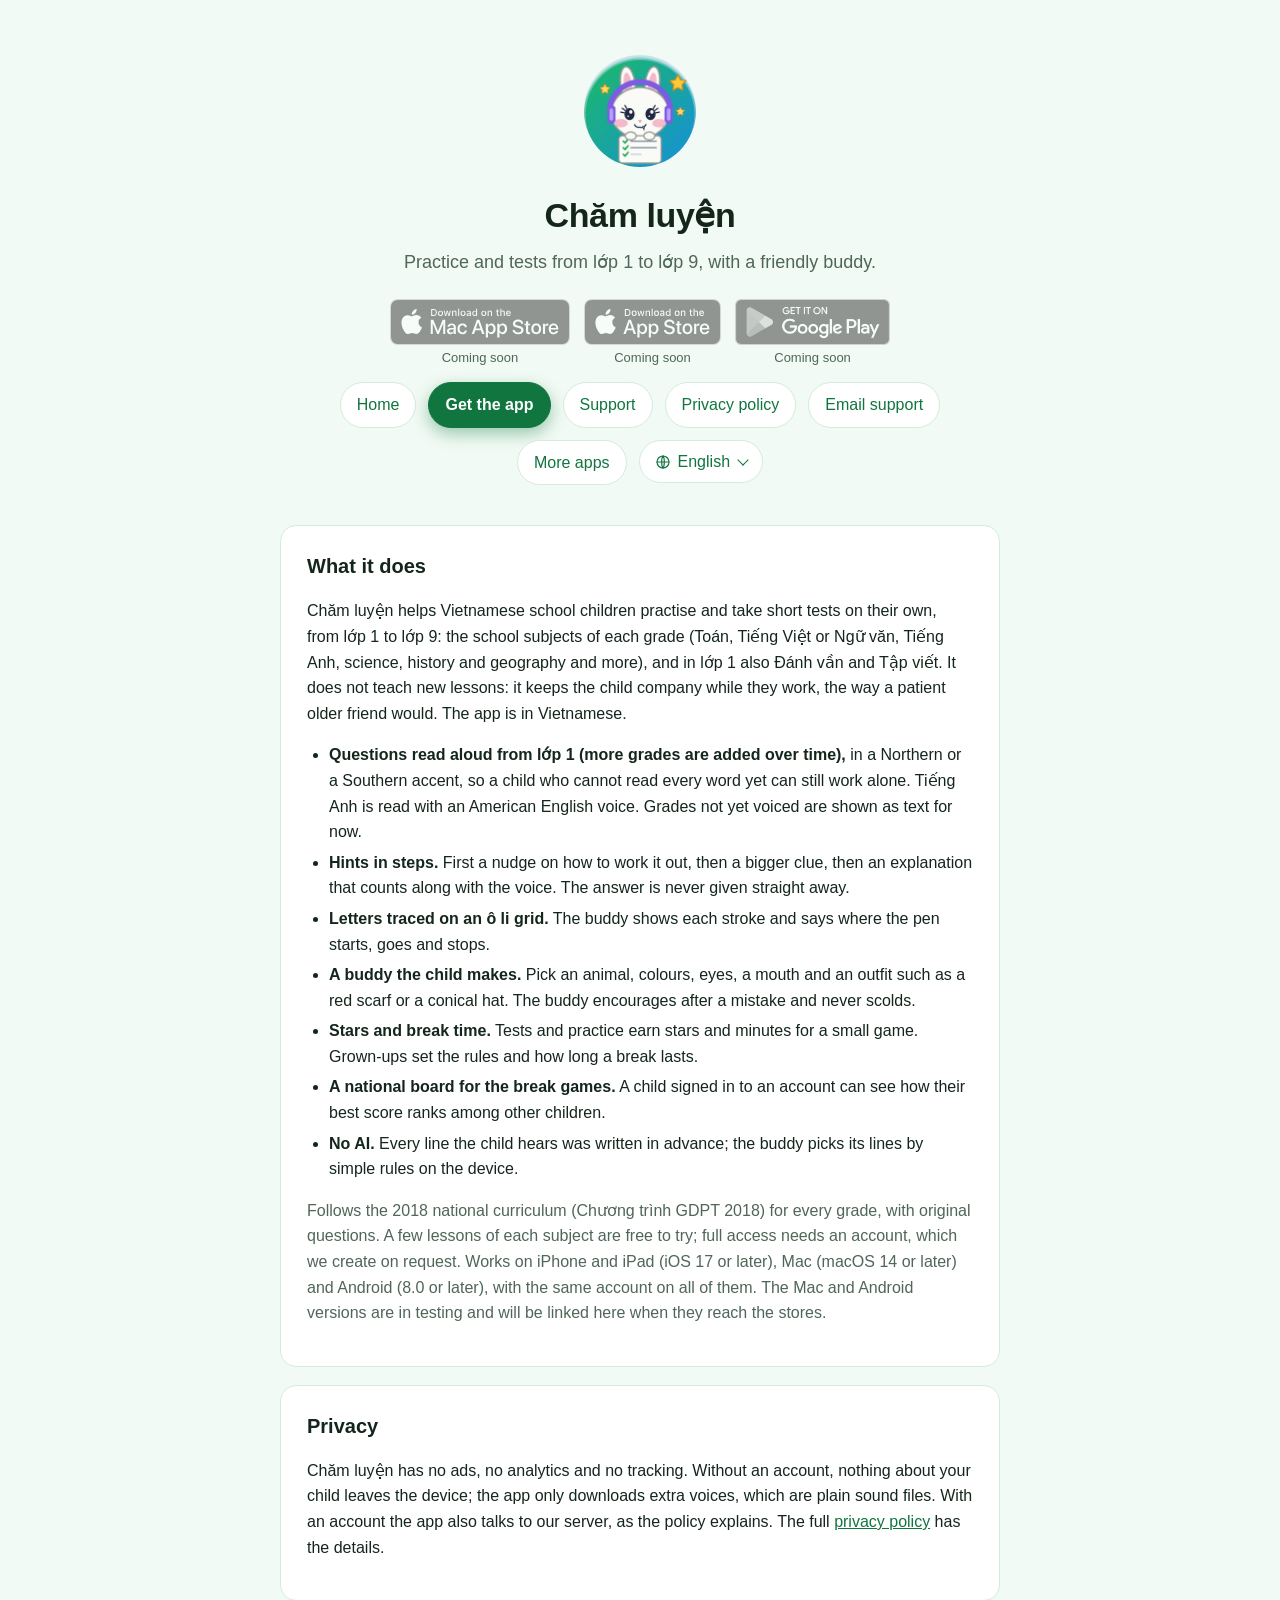
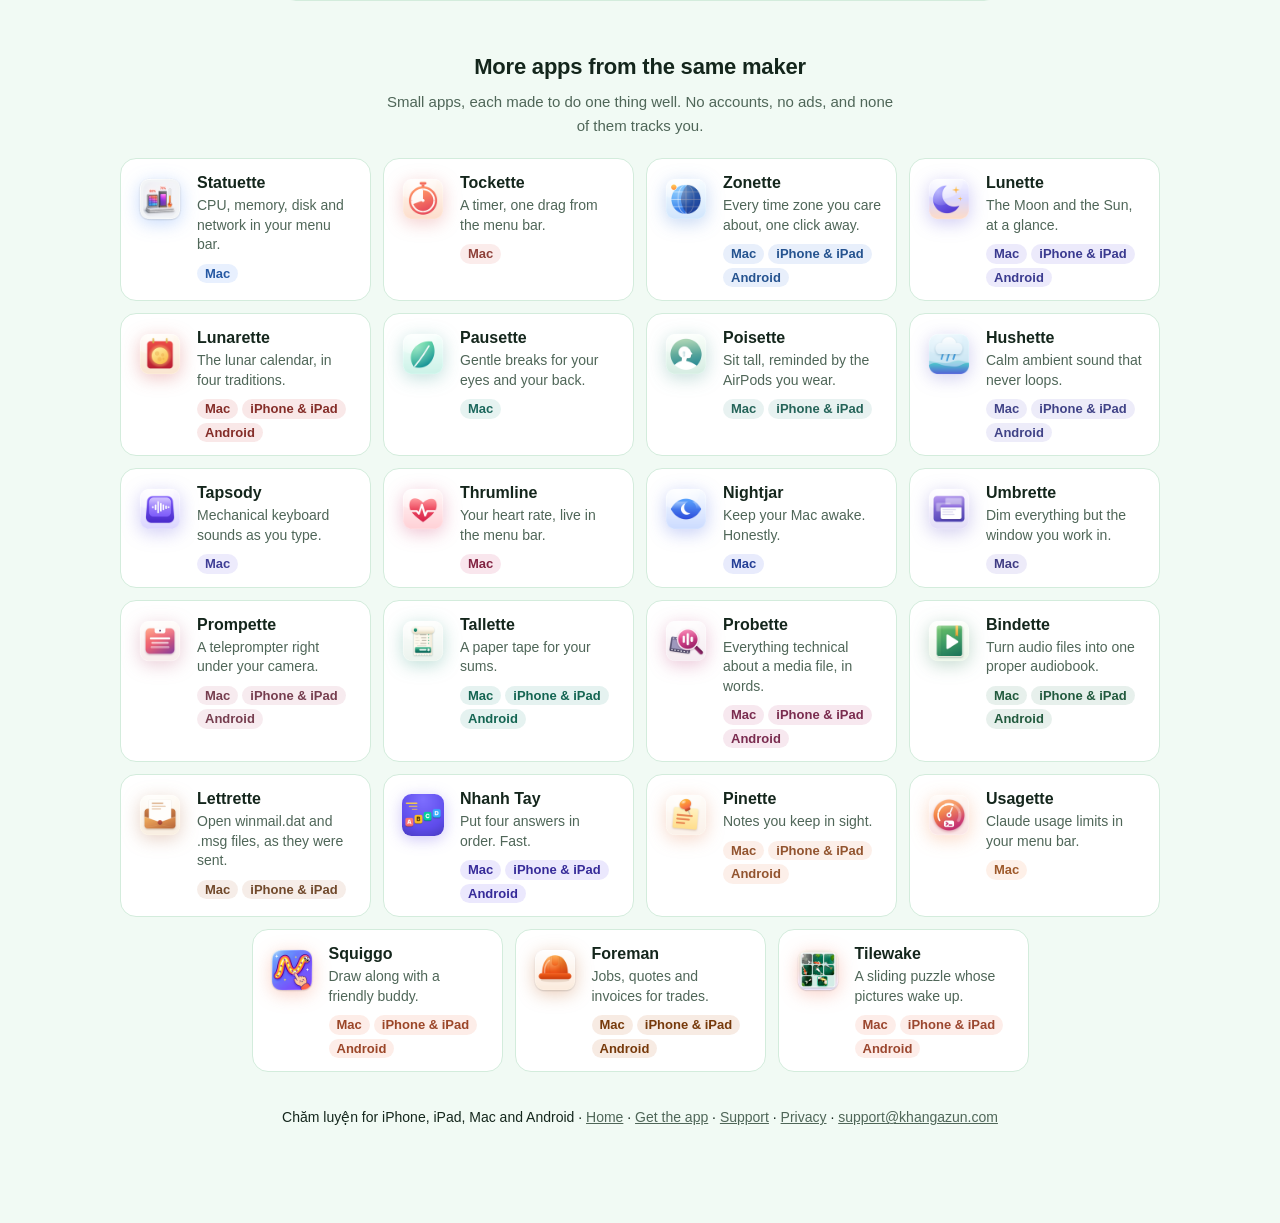
==== index.html @ db639241 "Read-aloud wording not tied to grades" ====
<!DOCTYPE html>
<html lang="en">
<head>
<meta charset="utf-8">
<meta name="viewport" content="width=device-width, initial-scale=1">
<title>Chăm luyện — school practice with a buddy</title>
<meta name="description" content="Chăm luyện is a practice and test app for Vietnamese school children (lớp 1 to lớp 9): hints in steps, a buddy the child makes, and questions read aloud in a Northern or Southern accent (from lớp 1, more grades added over time). In Vietnamese, for iPhone, iPad, Mac and Android. No ads, no tracking.">
<meta property="og:type" content="website">
<meta property="og:site_name" content="Chăm luyện">
<meta property="og:title" content="Chăm luyện — school practice with a buddy">
<meta property="og:description" content="Chăm luyện is a practice and test app for Vietnamese school children (lớp 1 to lớp 9): hints in steps, a buddy the child makes, and questions read aloud in a Northern or Southern accent (from lớp 1, more grades added over time). In Vietnamese, for iPhone, iPad, Mac and Android. No ads, no tracking.">
<meta property="og:url" content="https://chamluyen.khangazun.com/">
<meta property="og:image" content="https://chamluyen.khangazun.com/og.png">
<meta property="og:image:width" content="1200">
<meta property="og:image:height" content="630">
<meta name="twitter:card" content="summary_large_image">
<meta name="twitter:image" content="https://chamluyen.khangazun.com/og.png">
<link rel="icon" href="favicon.ico" sizes="any">
<link rel="icon" type="image/png" href="icon-32.png" sizes="32x32">
<link rel="apple-touch-icon" href="icon-180.png">
<link rel="stylesheet" href="style.css">
<!-- family:head --><link rel="stylesheet" href="family/family.css">
<link rel="alternate" hreflang="en" href="https://chamluyen.khangazun.com/">
<link rel="alternate" hreflang="vi" href="https://chamluyen.khangazun.com/vi/">
<link rel="alternate" hreflang="x-default" href="https://chamluyen.khangazun.com/">
<script src="family/family.js" defer data-lang="en" data-page="index.html" data-langs="en,vi"></script>
<!-- /family:head -->
</head>
<body>
<main>
<div class="hero">
  <img class="icon" src="icon-512.png" alt="" width="112" height="112">
  <h1>Chăm luyện</h1>
  <p class="tagline">Practice and tests from lớp 1 to lớp 9, with a friendly buddy.</p>
<!-- family:stores -->
  <div class="family-stores">
    <span class="family-store soon" title="Coming soon"><img src="family/badges/download-on-the-mac-app-store.svg" alt="Download on the Mac App Store: Coming soon" height="46"><span class="family-soon">Coming soon</span></span>
    <span class="family-store soon" title="Coming soon"><img src="family/badges/download-on-the-app-store.svg" alt="Download on the App Store for iPhone and iPad: Coming soon" height="46"><span class="family-soon">Coming soon</span></span>
    <span class="family-store soon" title="Coming soon"><img src="family/badges/google-play-badge.png" alt="Get it on Google Play: Coming soon" height="46"><span class="family-soon">Coming soon</span></span>
  </div>
  <!-- /family:stores -->
<nav class="links">
    <a href="./">Home</a>
    <a href="download.html">Get the app</a>
    <a href="support.html">Support</a>
    <a href="privacy.html">Privacy policy</a>
    <a href="mailto:support@khangazun.com?subject=Ch%C4%83m%20luy%E1%BB%87n%20support&body=What%20happened%3A%0A%0A%0AWhat%20I%20expected%20instead%3A%0A%0A%0ADetails%20that%20help%3A%0A-%20Device%20%28iPhone%2C%20iPad%2C%20Mac%20or%20Android%29%2C%20and%20its%20system%20version%3A%0A-%20Ch%C4%83m%20luy%E1%BB%87n%20version%3A%0A">Email support</a>
    <!-- family:nav --><a href="#more-apps">More apps</a>
  <details class="family-lang"><summary aria-label="Language: English"><svg viewBox="0 0 24 24" width="16" height="16" aria-hidden="true" fill="none" stroke="currentColor" stroke-width="1.8" stroke-linecap="round"><circle cx="12" cy="12" r="9"/><path d="M3 12h18M12 3c2.6 2.9 2.6 15.1 0 18M12 3c-2.6 2.9-2.6 15.1 0 18"/></svg><span>English</span></summary>
    <ul>
      <li><a href="./" hreflang="en" lang="en" data-lang="en" aria-current="true">English</a></li>
      <li><a href="vi/" hreflang="vi" lang="vi" data-lang="vi">Tiếng Việt</a></li>
    </ul>
  </details><!-- /family:nav -->
  </nav>
</div>

<section class="card">
  <h2>What it does</h2>
  <p>Chăm luyện helps Vietnamese school children practise and take short tests on their own, from lớp 1 to lớp 9: the school subjects of each grade (Toán, Tiếng Việt or Ngữ văn, Tiếng Anh, science, history and geography and more), and in lớp 1 also Đánh vần and Tập viết. It does not teach new lessons: it keeps the child company while they work, the way a patient older friend would. The app is in Vietnamese.</p>
  <ul>
    <li><strong>Questions read aloud from lớp 1 (more grades are added over time),</strong> in a Northern or a Southern accent, so a child who cannot read every word yet can still work alone. Tiếng Anh is read with an American English voice. Grades not yet voiced are shown as text for now.</li>
    <li><strong>Hints in steps.</strong> First a nudge on how to work it out, then a bigger clue, then an explanation that counts along with the voice. The answer is never given straight away.</li>
    <li><strong>Letters traced on an ô li grid.</strong> The buddy shows each stroke and says where the pen starts, goes and stops.</li>
    <li><strong>A buddy the child makes.</strong> Pick an animal, colours, eyes, a mouth and an outfit such as a red scarf or a conical hat. The buddy encourages after a mistake and never scolds.</li>
    <li><strong>Stars and break time.</strong> Tests and practice earn stars and minutes for a small game. Grown-ups set the rules and how long a break lasts.</li>
    <li><strong>A national board for the break games.</strong> A child signed in to an account can see how their best score ranks among other children.</li>
    <li><strong>No AI.</strong> Every line the child hears was written in advance; the buddy picks its lines by simple rules on the device.</li>
  </ul>
  <p class="note">Follows the 2018 national curriculum (Chương trình GDPT 2018) for every grade, with original questions. A few lessons of each subject are free to try; full access needs an account, which we create on request. Works on iPhone and iPad (iOS 17 or later), Mac (macOS 14 or later) and Android (8.0 or later), with the same account on all of them. The Mac and Android versions are in testing and will be linked here when they reach the stores.</p>
</section>

<section class="card">
  <h2>Privacy</h2>
  <p>Chăm luyện has no ads, no analytics and no tracking. Without an account, nothing about your child leaves the device; the app only downloads extra voices, which are plain sound files. With an account the app also talks to our server, as the policy explains. The full <a href="privacy.html">privacy policy</a> has the details.</p>
</section>

<!-- family:apps -->
<section class="family" id="more-apps" aria-labelledby="more-apps-title">
  <h2 id="more-apps-title">More apps from the same maker</h2>
  <p class="family-sub">Small apps, each made to do one thing well. No accounts, no ads, and none of them tracks you.</p>
  <ul class="family-grid">
    <li><a class="family-app" href="https://statuette.khangazun.com/" style="--app: #3379f5"><img src="family/icons/statuette.png" alt="" width="50" height="50" loading="lazy"><span class="family-text"><span class="family-name">Statuette</span><span class="family-tag">CPU, memory, disk and network in your menu bar.</span><span class="family-platforms"><span>Mac</span></span></span></a></li>
    <li><a class="family-app" href="https://tockette.khangazun.com/" style="--app: #d9504a"><img src="family/icons/tockette.png" alt="" width="50" height="50" loading="lazy"><span class="family-text"><span class="family-name">Tockette</span><span class="family-tag">A timer, one drag from the menu bar.</span><span class="family-platforms"><span>Mac</span></span></span></a></li>
    <li><a class="family-app" href="https://zonette.khangazun.com/" style="--app: #2f6fd6"><img src="family/icons/zonette.png" alt="" width="50" height="50" loading="lazy"><span class="family-text"><span class="family-name">Zonette</span><span class="family-tag">Every time zone you care about, one click away.</span><span class="family-platforms"><span>Mac</span><span>iPhone &amp; iPad</span><span>Android</span></span></span></a></li>
    <li><a class="family-app" href="https://lunette.khangazun.com/" style="--app: #5146d6"><img src="family/icons/lunette.png" alt="" width="50" height="50" loading="lazy"><span class="family-text"><span class="family-name">Lunette</span><span class="family-tag">The Moon and the Sun, at a glance.</span><span class="family-platforms"><span>Mac</span><span>iPhone &amp; iPad</span><span>Android</span></span></span></a></li>
    <li><a class="family-app" href="https://lunarette.khangazun.com/" style="--app: #c8322f"><img src="family/icons/lunarette.png" alt="" width="50" height="50" loading="lazy"><span class="family-text"><span class="family-name">Lunarette</span><span class="family-tag">The lunar calendar, in four traditions.</span><span class="family-platforms"><span>Mac</span><span>iPhone &amp; iPad</span><span>Android</span></span></span></a></li>
    <li><a class="family-app" href="https://pausette.khangazun.com/" style="--app: #1f8f84"><img src="family/icons/pausette.png" alt="" width="50" height="50" loading="lazy"><span class="family-text"><span class="family-name">Pausette</span><span class="family-tag">Gentle breaks for your eyes and your back.</span><span class="family-platforms"><span>Mac</span></span></span></a></li>
    <li><a class="family-app" href="https://poisette.khangazun.com/" style="--app: #2f8a7e"><img src="family/icons/poisette.png" alt="" width="50" height="50" loading="lazy"><span class="family-text"><span class="family-name">Poisette</span><span class="family-tag">Sit tall, reminded by the AirPods you wear.</span><span class="family-platforms"><span>Mac</span><span>iPhone &amp; iPad</span></span></span></a></li>
    <li><a class="family-app" href="https://hushette.khangazun.com/" style="--app: #5b54c9"><img src="family/icons/hushette.png" alt="" width="50" height="50" loading="lazy"><span class="family-text"><span class="family-name">Hushette</span><span class="family-tag">Calm ambient sound that never loops.</span><span class="family-platforms"><span>Mac</span><span>iPhone &amp; iPad</span><span>Android</span></span></span></a></li>
    <li><a class="family-app" href="https://tapsody.khangazun.com/" style="--app: #5b4fe0"><img src="family/icons/tapsody.png" alt="" width="50" height="50" loading="lazy"><span class="family-text"><span class="family-name">Tapsody</span><span class="family-tag">Mechanical keyboard sounds as you type.</span><span class="family-platforms"><span>Mac</span></span></span></a></li>
    <li><a class="family-app" href="https://thrumline.khangazun.com/" style="--app: #c5215a"><img src="family/icons/thrumline.png" alt="" width="50" height="50" loading="lazy"><span class="family-text"><span class="family-name">Thrumline</span><span class="family-tag">Your heart rate, live in the menu bar.</span><span class="family-platforms"><span>Mac</span></span></span></a></li>
    <li><a class="family-app" href="https://nightjar.khangazun.com/" style="--app: #2f4fe0"><img src="family/icons/nightjar.png" alt="" width="50" height="50" loading="lazy"><span class="family-text"><span class="family-name">Nightjar</span><span class="family-tag">Keep your Mac awake. Honestly.</span><span class="family-platforms"><span>Mac</span></span></span></a></li>
    <li><a class="family-app" href="https://umbrette.khangazun.com/" style="--app: #5b4bc4"><img src="family/icons/umbrette.png" alt="" width="50" height="50" loading="lazy"><span class="family-text"><span class="family-name">Umbrette</span><span class="family-tag">Dim everything but the window you work in.</span><span class="family-platforms"><span>Mac</span></span></span></a></li>
    <li><a class="family-app" href="https://prompette.khangazun.com/" style="--app: #b24d6e"><img src="family/icons/prompette.png" alt="" width="50" height="50" loading="lazy"><span class="family-text"><span class="family-name">Prompette</span><span class="family-tag">A teleprompter right under your camera.</span><span class="family-platforms"><span>Mac</span><span>iPhone &amp; iPad</span><span>Android</span></span></span></a></li>
    <li><a class="family-app" href="https://tallette.khangazun.com/" style="--app: #148c73"><img src="family/icons/tallette.png" alt="" width="50" height="50" loading="lazy"><span class="family-text"><span class="family-name">Tallette</span><span class="family-tag">A paper tape for your sums.</span><span class="family-platforms"><span>Mac</span><span>iPhone &amp; iPad</span><span>Android</span></span></span></a></li>
    <li><a class="family-app" href="https://probette.khangazun.com/" style="--app: #b8306f"><img src="family/icons/probette.png" alt="" width="50" height="50" loading="lazy"><span class="family-text"><span class="family-name">Probette</span><span class="family-tag">Everything technical about a media file, in words.</span><span class="family-platforms"><span>Mac</span><span>iPhone &amp; iPad</span><span>Android</span></span></span></a></li>
    <li><a class="family-app" href="https://bindette.khangazun.com/" style="--app: #2b7a53"><img src="family/icons/bindette.png" alt="" width="50" height="50" loading="lazy"><span class="family-text"><span class="family-name">Bindette</span><span class="family-tag">Turn audio files into one proper audiobook.</span><span class="family-platforms"><span>Mac</span><span>iPhone &amp; iPad</span><span>Android</span></span></span></a></li>
    <li><a class="family-app" href="https://lettrette.khangazun.com/" style="--app: #a85f34"><img src="family/icons/lettrette.png" alt="" width="50" height="50" loading="lazy"><span class="family-text"><span class="family-name">Lettrette</span><span class="family-tag">Open winmail.dat and .msg files, as they were sent.</span><span class="family-platforms"><span>Mac</span><span>iPhone &amp; iPad</span></span></span></a></li>
    <li><a class="family-app" href="https://nhanhtay.khangazun.com/" style="--app: #4b2ee6"><img src="family/icons/nhanhtay.png" alt="" width="50" height="50" loading="lazy" class="round"><span class="family-text"><span class="family-name">Nhanh Tay</span><span class="family-tag">Put four answers in order. Fast.</span><span class="family-platforms"><span>Mac</span><span>iPhone &amp; iPad</span><span>Android</span></span></span></a></li>
    <li><a class="family-app" href="https://pinette.khangazun.com/" style="--app: #e0703a"><img src="family/icons/pinette.png" alt="" width="50" height="50" loading="lazy"><span class="family-text"><span class="family-name">Pinette</span><span class="family-tag">Notes you keep in sight.</span><span class="family-platforms"><span>Mac</span><span>iPhone &amp; iPad</span><span>Android</span></span></span></a></li>
    <li><a class="family-app" href="https://usagette.khangazun.com/" style="--app: #f27833"><img src="family/icons/usagette.png" alt="" width="50" height="50" loading="lazy"><span class="family-text"><span class="family-name">Usagette</span><span class="family-tag">Claude usage limits in your menu bar.</span><span class="family-platforms"><span>Mac</span></span></span></a></li>
    <li><a class="family-app" href="https://squiggo.khangazun.com/" style="--app: #EE5A2F"><img src="family/icons/squiggo.png" alt="" width="50" height="50" loading="lazy"><span class="family-text"><span class="family-name">Squiggo</span><span class="family-tag">Draw along with a friendly buddy.</span><span class="family-platforms"><span>Mac</span><span>iPhone &amp; iPad</span><span>Android</span></span></span></a></li>
    <li><a class="family-app" href="https://foreman.khangazun.com/" style="--app: #b34700"><img src="family/icons/foreman.png" alt="" width="50" height="50" loading="lazy"><span class="family-text"><span class="family-name">Foreman</span><span class="family-tag">Jobs, quotes and invoices for trades.</span><span class="family-platforms"><span>Mac</span><span>iPhone &amp; iPad</span><span>Android</span></span></span></a></li>
    <li><a class="family-app" href="https://tilewake.khangazun.com/" style="--app: #EE5B3B"><img src="family/icons/tilewake.png" alt="" width="50" height="50" loading="lazy"><span class="family-text"><span class="family-name">Tilewake</span><span class="family-tag">A sliding puzzle whose pictures wake up.</span><span class="family-platforms"><span>Mac</span><span>iPhone &amp; iPad</span><span>Android</span></span></span></a></li>
  </ul>
</section>
<!-- /family:apps -->
<footer>
<p>Chăm luyện for iPhone, iPad, Mac and Android · <a href="./">Home</a> · <a href="download.html">Get the app</a> · <a href="support.html">Support</a> · <a href="privacy.html">Privacy</a> · <a href="mailto:support@khangazun.com?subject=Ch%C4%83m%20luy%E1%BB%87n%20support&body=What%20happened%3A%0A%0A%0AWhat%20I%20expected%20instead%3A%0A%0A%0ADetails%20that%20help%3A%0A-%20Device%20%28iPhone%2C%20iPad%2C%20Mac%20or%20Android%29%2C%20and%20its%20system%20version%3A%0A-%20Ch%C4%83m%20luy%E1%BB%87n%20version%3A%0A">support@khangazun.com</a></p>
</footer>
</main>
</body>
</html>
---- style.css ----
/* Chăm luyện site: one small stylesheet, light and dark. */
:root {
  --bg: #f1faf4;
  --card: #ffffff;
  --ink: #14261c;
  --muted: #4f6658;
  --accent: #11753f;
  --line: #d3ecdc;
}
@media (prefers-color-scheme: dark) {
  :root {
    --bg: #0f1a14;
    --card: #17261d;
    --ink: #eef8f1;
    --muted: #a9c4b3;
    --accent: #5fd394;
    --line: #27402f;
  }
}
* { box-sizing: border-box; }
body {
  margin: 0;
  padding: 48px 20px 80px;
  background: var(--bg);
  color: var(--ink);
  font: 16px/1.6 -apple-system, BlinkMacSystemFont, "Segoe UI", Roboto, sans-serif;
}
main { max-width: 720px; margin: 0 auto; }
.hero { text-align: center; margin-bottom: 40px; }
.icon {
  width: 126px; height: 126px; margin: 0 auto 14px; display: block;
  clip-path: circle(44.5%);  /* the icon's disc only: its pale square ground shows on the page */
}
h1 { font-size: 34px; margin: 0 0 6px; letter-spacing: -0.4px; }
.tagline { color: var(--muted); margin: 0; font-size: 18px; }
.card {
  background: var(--card);
  border: 1px solid var(--line);
  border-radius: 16px;
  padding: 24px 26px;
  margin-bottom: 18px;
}
h2 { font-size: 20px; margin: 0 0 12px; }
h3 { font-size: 16px; margin: 22px 0 6px; }
p, li { color: var(--ink); }
p.note, li.note { color: var(--muted); }
ul { padding-left: 22px; }
li { margin: 5px 0; }
a { color: var(--accent); }
nav.links { display: flex; gap: 12px; justify-content: center; flex-wrap: wrap; margin-top: 18px; }
nav.links a {
  text-decoration: none; font-weight: 500;
  border: 1px solid var(--line); background: var(--card);
  padding: 9px 16px; border-radius: 999px;
}
footer { text-align: center; color: var(--muted); font-size: 14px; margin-top: 34px; }
footer a { color: var(--muted); }

/* Support page: contact options and the quick-message form (owner 2026-10-13) */
.contact-list { padding-left: 1.2em; }
.contact-list li { margin: 0.5em 0; }
.zalo-qr { display: block; width: 168px; height: 168px; margin: 0.6em 0; border-radius: 12px; background: #fff; padding: 6px; border: 1px solid var(--line); }
.quick-form { display: grid; gap: 0.9em; margin-top: 0.8em; max-width: 520px; }
.quick-form label, .quick-form legend { font-weight: 700; }
.quick-form fieldset { border: 1px solid var(--line); border-radius: 12px; padding: 0.7em 1em; margin: 0; }
.quick-form input[type=text], .quick-form input[type=tel], .quick-form textarea, .quick-form select {
  width: 100%; box-sizing: border-box; font: inherit; font-size: 16px; padding: 0.6em 0.7em; border-radius: 10px;
  border: 1px solid var(--line); background: var(--card); color: var(--ink);
}
.quick-form .choices { display: flex; flex-wrap: wrap; gap: 0.4em 1.1em; margin-top: 0.4em; }
.quick-form .choices label { font-weight: 400; display: inline-flex; gap: 0.35em; align-items: center; }
.quick-form button { font: inherit; font-weight: 700; font-size: 16px; padding: 0.75em 1.4em; border: 0; border-radius: 999px; background: var(--accent); color: #fff; cursor: pointer; justify-self: start; }
.quick-form button:disabled { opacity: 0.6; cursor: default; }
.quick-form .hp { position: absolute; left: -9999px; width: 1px; height: 1px; overflow: hidden; }
.quick-form .status { min-height: 1.4em; margin: 0; font-weight: 700; }
.quick-form .status.error { color: #b3261e; }
@media (prefers-color-scheme: dark) { .quick-form .status.error { color: #ff8a80; } .quick-form button { color: #06210f; } }
.contact-box { border: 2px solid var(--line); border-radius: 16px; padding: 1em 1.2em; margin: 0.9em 0; background: color-mix(in srgb, var(--card) 70%, var(--bg)); }
.contact-box:last-child { margin-bottom: 0; }
.quick-form .req { color: #b3261e; }
.quick-form .req-note { margin: 0; font-size: 14px; color: var(--muted); }
@media (prefers-color-scheme: dark) { .quick-form .req { color: #ff8a80; } }
.quick-form [hidden] { display: none; }
.contact-box { border-color: color-mix(in srgb, var(--accent) 40%, var(--line)); }

/* download.html: one card per store, label above its badge */
.get-item { display: flex; flex-direction: column; align-items: flex-start; gap: 10px; padding: 16px 0; border-top: 1px solid var(--line); }
.get-item:first-of-type { margin-top: 8px; }
.get-item h3 { margin: 0; font-size: 1.02rem; line-height: 1.35; }

/* The "Tải ứng dụng" / "Get the app" pill: the one filled button in the nav, so the way to install stands out */
nav.links a[href="download.html"] {
  background: var(--accent);
  border-color: var(--accent);
  color: #fff;
  font-weight: 700;
  box-shadow: 0 6px 16px color-mix(in srgb, var(--accent) 38%, transparent);
}
nav.links a[href="download.html"]:hover, nav.links a[href="download.html"]:focus-visible {
  background: color-mix(in srgb, var(--accent) 88%, #000);
  border-color: color-mix(in srgb, var(--accent) 88%, #000);
  color: #fff;
}
@media (prefers-color-scheme: dark) {
  nav.links a[href="download.html"] { color: #06210f; }
  nav.links a[href="download.html"]:hover, nav.links a[href="download.html"]:focus-visible { color: #06210f; background: color-mix(in srgb, var(--accent) 88%, #fff); border-color: color-mix(in srgb, var(--accent) 88%, #fff); }
}
---- family/family.css ----
/* The family's shared pieces: store badges and the "More apps" grid.
   Written into every site as family/family.css by _tools/site-family.py;
   edit it there, not in a site. It uses each site's own colours
   (--card, --line, --muted, --accent, and --ink or --text) so it follows
   the site's light and dark themes. */

/* "More apps" links glide to the section rather than jump. */
html { scroll-behavior: smooth; }

/* Store badges, the official artwork at Apple's and Google's sizes:
   one height for all, a quarter of it as clear space between them. */
.family-stores {
  display: flex; flex-wrap: wrap; justify-content: center; align-items: flex-start;
  gap: 12px 14px; margin: 22px 0 6px;
}
.family-stores.start { justify-content: flex-start; margin-top: -8px; margin-bottom: 22px; }
.family-store { display: inline-flex; flex-direction: column; align-items: center; gap: 6px; text-decoration: none; }
.family-store img { display: block; height: 46px; width: auto; }
a.family-store img { transition: transform .15s ease, filter .15s ease; }
a.family-store:hover img { transform: translateY(-1px); filter: drop-shadow(0 6px 14px rgba(0, 0, 0, .22)); }
a.family-store:focus-visible { outline: 2px solid var(--accent); outline-offset: 4px; border-radius: 10px; }
.family-store.soon img { opacity: .4; filter: grayscale(1); }
.family-soon { font-size: 13px; line-height: 1; color: var(--muted); }

/* More apps: one card per sibling, tinted by that app's own colour (--app). */
.family {
  /* Wider than the page's text column, so four cards fit a row. */
  margin: 48px calc(50% - min(520px, 50vw - 16px)) 6px;
  scroll-margin-top: 24px;
}
.family h2 { text-align: center; font-size: 22px; margin: 0 0 6px; letter-spacing: -0.2px; }
.family-sub { text-align: center; color: var(--muted); margin: 0 auto 20px; max-width: 34em; font-size: 15px; }
/* Flex rather than grid, so a part-filled last row sits centred. */
.family-grid {
  list-style: none; margin: 0; padding: 0;
  display: flex; flex-wrap: wrap; justify-content: center; gap: 12px;
}
.family-grid li { margin: 0; flex: 0 0 calc((100% - 36px) / 4); }
@media (max-width: 1000px) { .family-grid li { flex-basis: calc((100% - 24px) / 3); } }
@media (max-width: 740px)  { .family-grid li { flex-basis: calc((100% - 12px) / 2); } }
.family-app {
  display: flex; gap: 12px; align-items: flex-start; height: 100%;
  padding: 14px 14px 13px; border-radius: 16px;
  background: var(--card); border: 1px solid var(--line);
  color: inherit; text-decoration: none;
  transition: transform .16s ease, box-shadow .16s ease, border-color .16s ease;
}
.family-app:hover, .family-app:focus-visible {
  transform: translateY(-2px);
  border-color: color-mix(in srgb, var(--app) 55%, var(--line));
  box-shadow: 0 10px 24px color-mix(in srgb, var(--app) 20%, transparent);
  outline: none;
}
.family-app img {
  width: 50px; height: 50px; flex: none; margin-top: 1px;
  filter: drop-shadow(0 4px 9px color-mix(in srgb, var(--app) 28%, transparent));
}
.family-app img.round { border-radius: 22.5%; transform: scale(.84); }  /* iOS-only icons come square and full-bleed */
.family-app img.disc { clip-path: circle(44.5%); transform: scale(1.12); }  /* a disc icon on a pale square ground: show the disc only */
.family-text { display: flex; flex-direction: column; gap: 2px; min-width: 0; }
.family-name { font-weight: 650; font-size: 16px; line-height: 1.3; color: var(--ink, var(--text, inherit)); }
.family-tag { font-size: 14px; line-height: 1.4; color: var(--muted); }
.family-platforms { display: flex; flex-wrap: wrap; gap: 4px; margin-top: 7px; }
.family-platforms span {
  font-size: 13px; line-height: 1.5; font-weight: 550; white-space: nowrap;
  padding: 0 8px; border-radius: 999px;
  background: color-mix(in srgb, var(--app) 11%, transparent);
  color: color-mix(in srgb, var(--app) 62%, var(--ink, var(--text, #222)));
}
.family-more { text-align: center; font-size: 14px; color: var(--muted); margin: 16px 0 0; }

@media (max-width: 500px) {
  .family-grid { gap: 8px; }
  .family-grid li { flex-basis: 100%; }
  .family-app { padding: 12px; }
  .family-app img { width: 44px; height: 44px; }
  .family-store img { height: 42px; }
}
@media (prefers-color-scheme: dark) {
  :root:not([data-theme="light"]) .family-platforms span {
    background: color-mix(in srgb, var(--app) 22%, transparent);
    color: color-mix(in srgb, var(--app) 35%, #ffffff);
  }
}
:root[data-theme="dark"] .family-platforms span {
  background: color-mix(in srgb, var(--app) 22%, transparent);
  color: color-mix(in srgb, var(--app) 35%, #ffffff);
}
@media (prefers-reduced-motion: reduce) {
  html { scroll-behavior: auto; }
  .family-app, a.family-store img { transition: none; }
  .family-app:hover, .family-app:focus-visible, a.family-store:hover img { transform: none; }
}

/* Language menu: the last item in the page's menu, a list of every
   language this page exists in, each in its own name. */
.family-lang { position: relative; display: inline-block; }
.family-lang summary {
  list-style: none; cursor: pointer; user-select: none;
  display: inline-flex; align-items: center; gap: 7px;
  font-weight: 500; color: var(--accent);
  border: 1px solid var(--line); background: var(--card);
  padding: 8px 15px; border-radius: 999px;
}
.family-lang summary::-webkit-details-marker { display: none; }
.family-lang summary::after {
  content: ""; width: 7px; height: 7px; margin-inline-start: 2px; margin-top: -3px;
  border-right: 1.8px solid currentColor; border-bottom: 1.8px solid currentColor; transform: rotate(45deg);
}
.family-lang[open] summary::after { transform: rotate(225deg); margin-top: 3px; }
.family-lang summary:focus-visible { outline: 2px solid var(--accent); outline-offset: 3px; }
.family-lang ul {
  position: absolute; z-index: 20; top: calc(100% + 8px); inset-inline-end: 0;
  width: min(520px, calc(100vw - 32px)); max-height: min(440px, 70vh); overflow-y: auto;
  margin: 0; padding: 8px; list-style: none;
  display: grid; grid-template-columns: repeat(3, 1fr); gap: 2px;
  background: var(--card); border: 1px solid var(--line); border-radius: 14px;
  box-shadow: 0 18px 44px rgba(0, 0, 0, .18);
  text-align: start;
}
.family-lang li { margin: 0; }
.family-lang ul a {
  display: block; padding: 7px 10px; border-radius: 8px; border: 0; background: none;
  font-size: 15px; font-weight: 450; line-height: 1.35; text-decoration: none;
  color: var(--ink, var(--text, inherit));
}
.family-lang ul a:hover, .family-lang ul a:focus-visible { background: color-mix(in srgb, var(--accent) 12%, transparent); outline: none; }
.family-lang ul a[aria-current] { font-weight: 650; color: var(--accent); }
@media (max-width: 500px) {
  .family-lang { position: static; }
  .family-lang ul { inset-inline: 16px; width: auto; top: auto; margin-top: 8px; }
  nav.links { position: relative; }
}
@media (max-width: 560px) { .family-lang ul { grid-template-columns: repeat(2, 1fr); } }
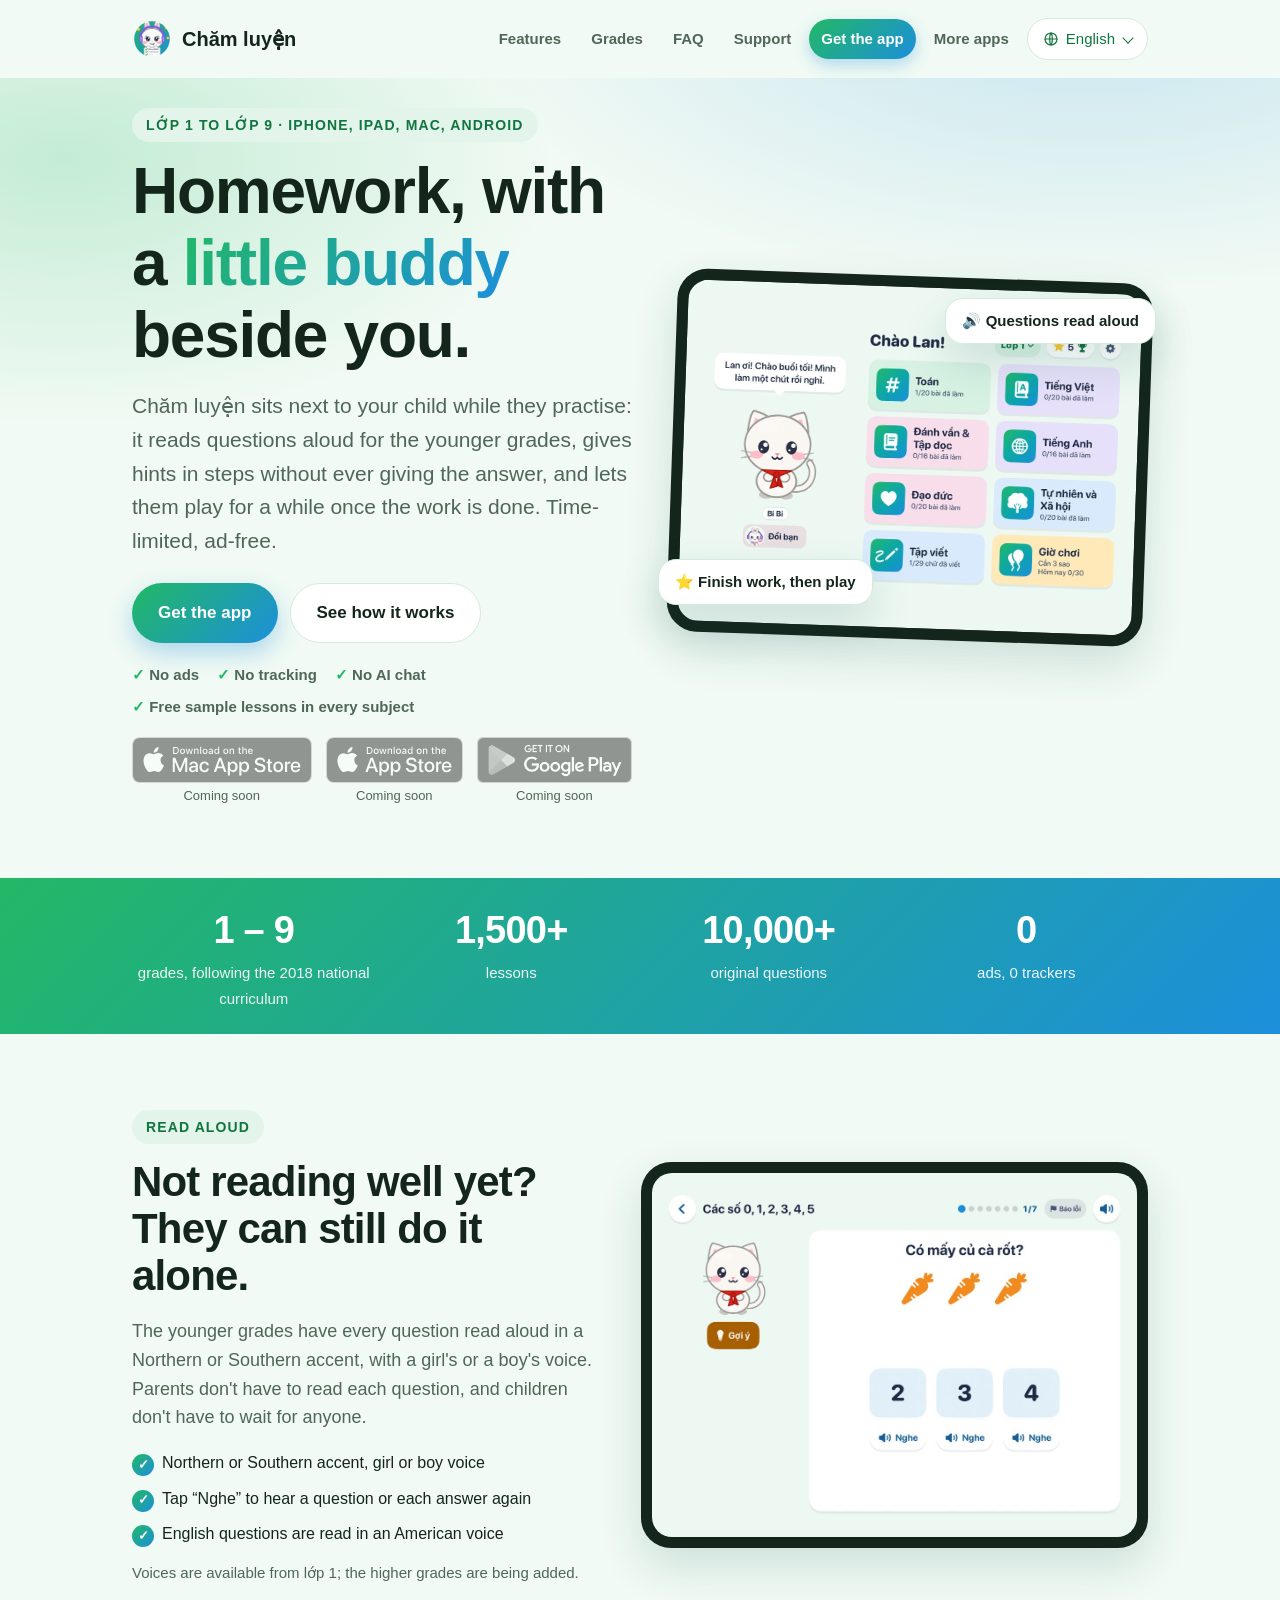
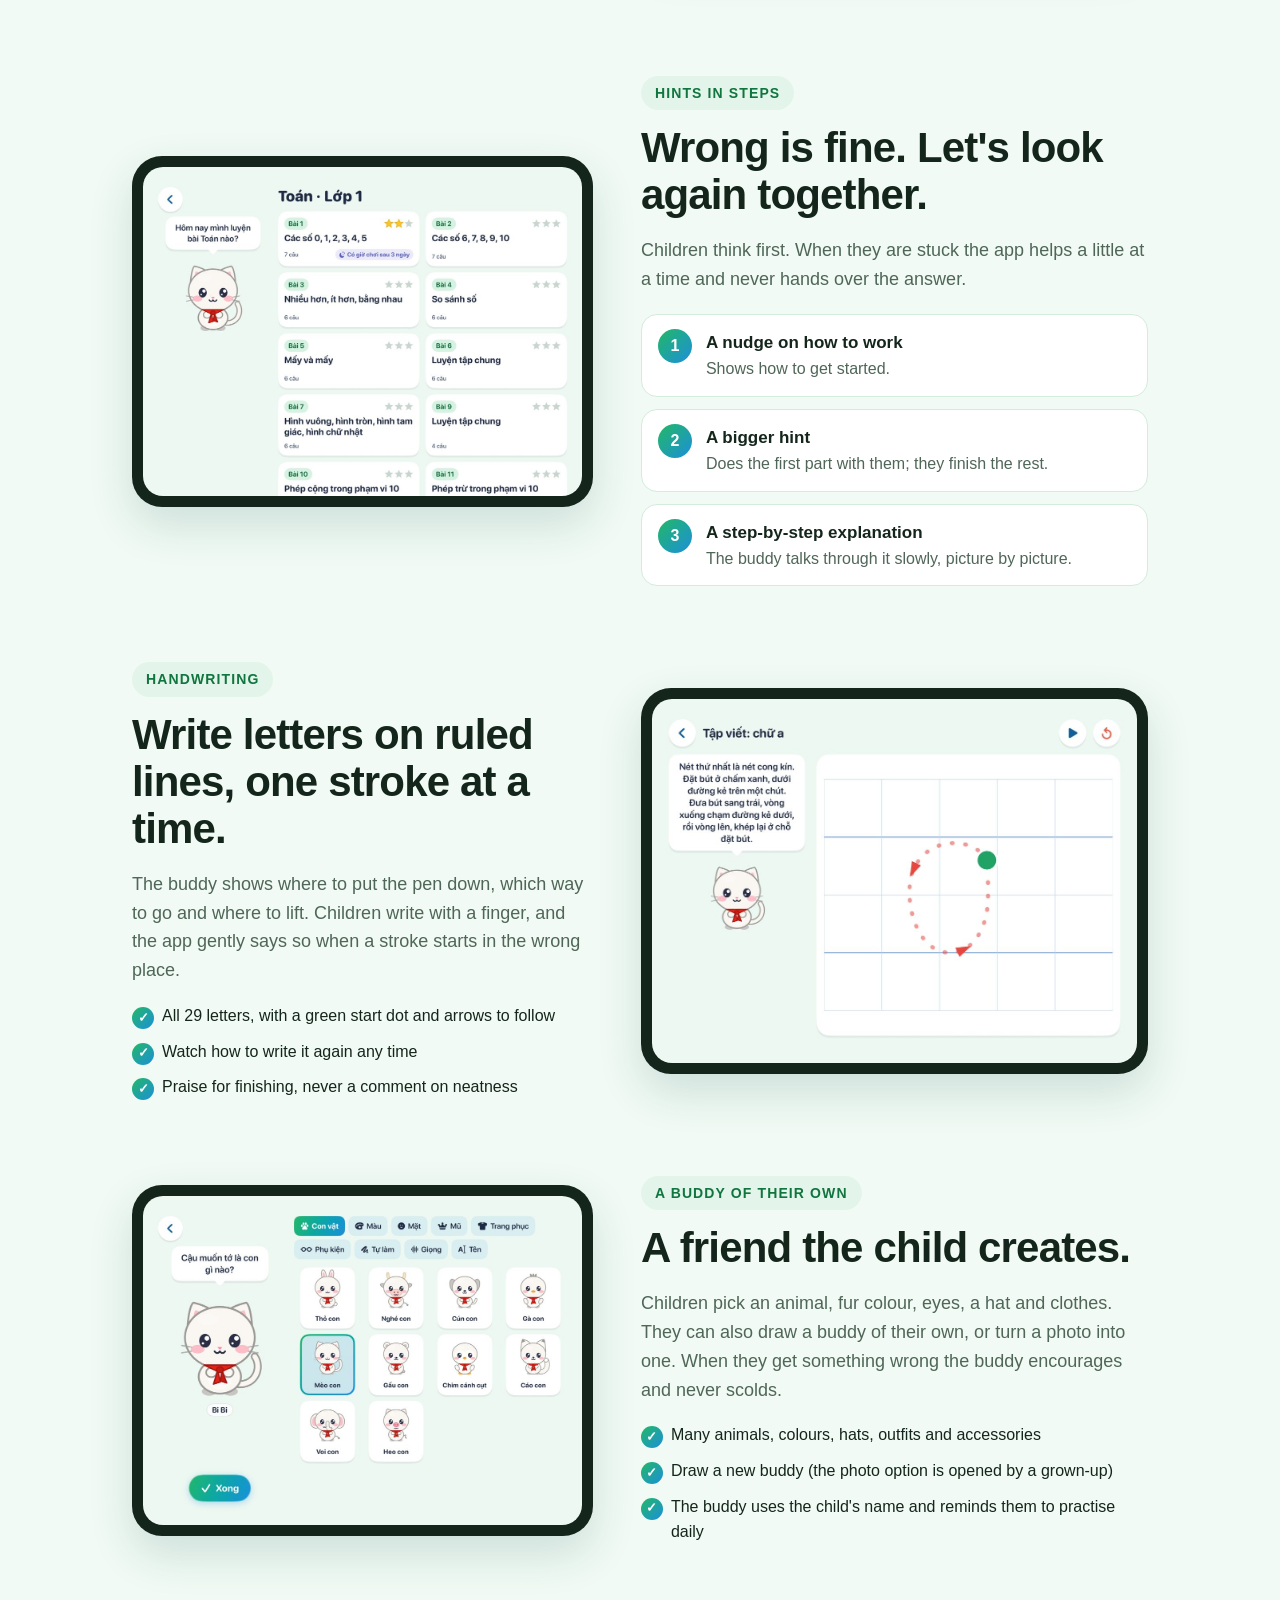
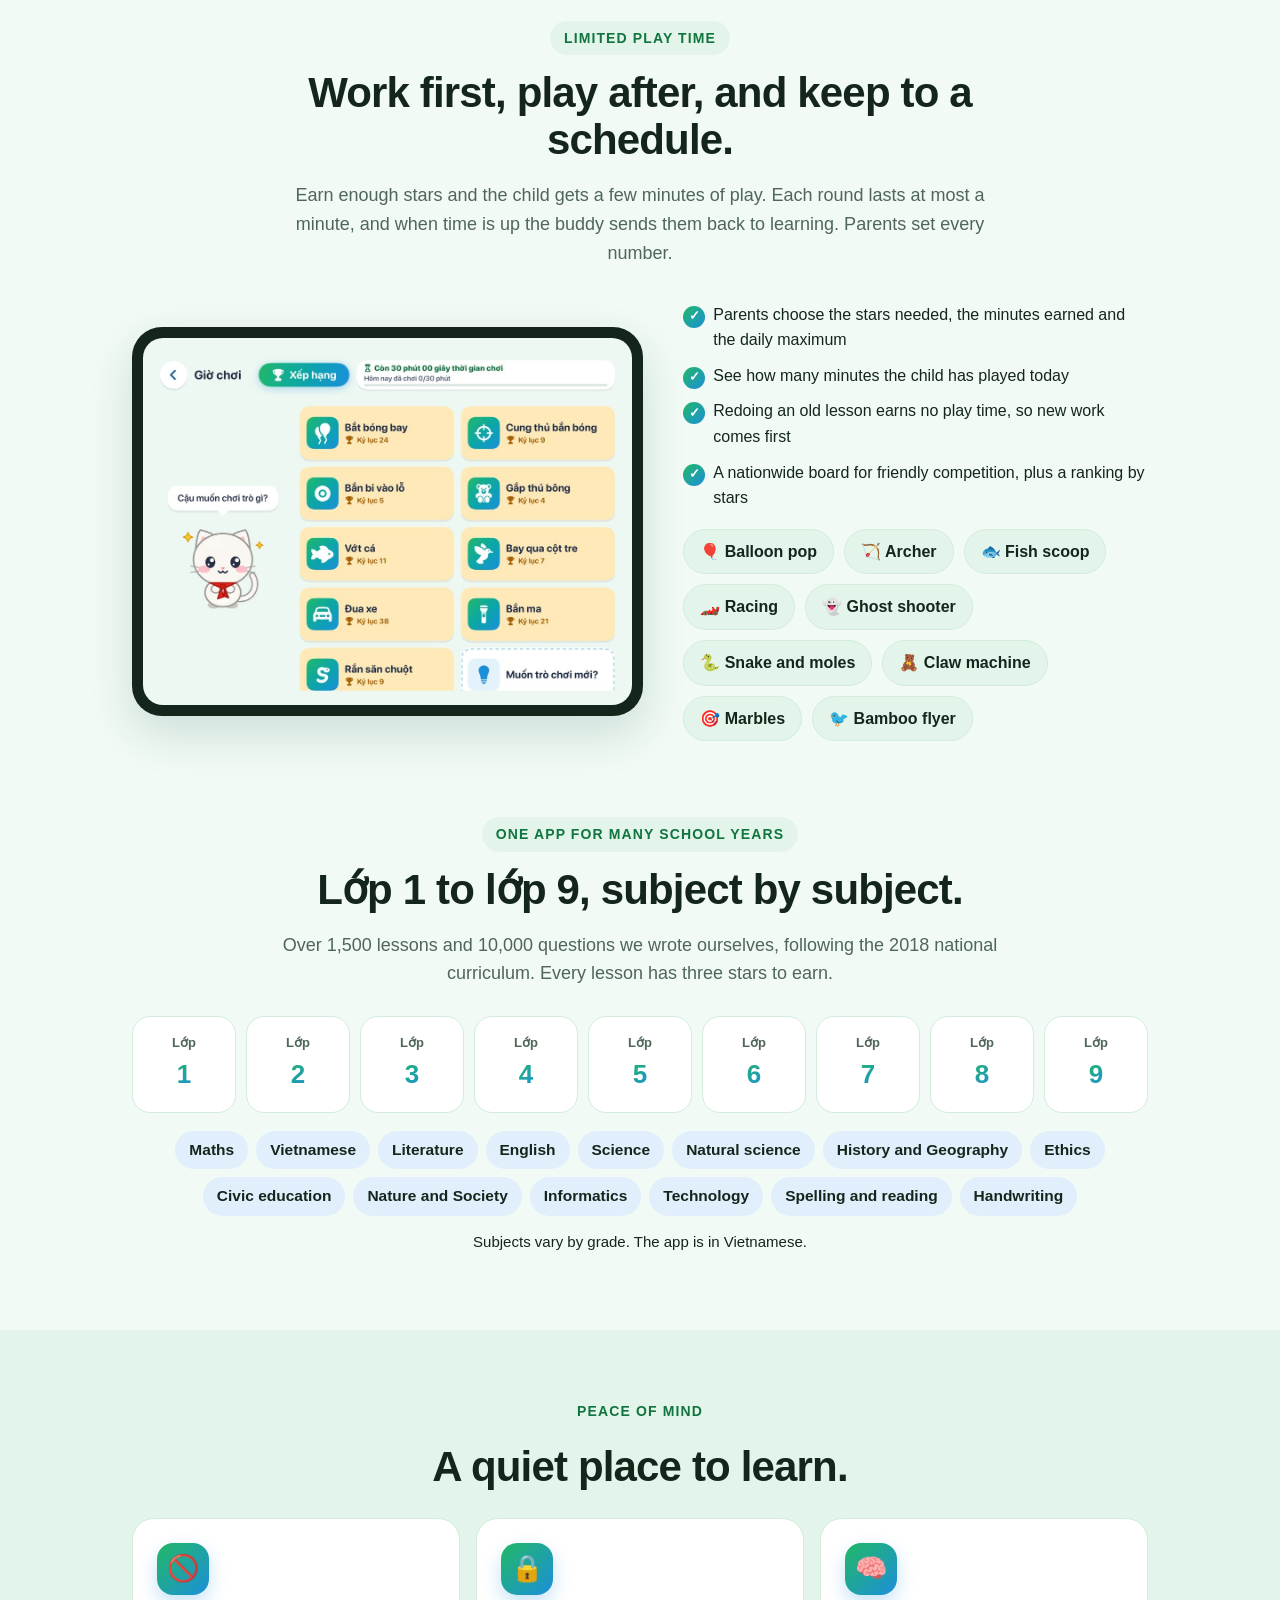
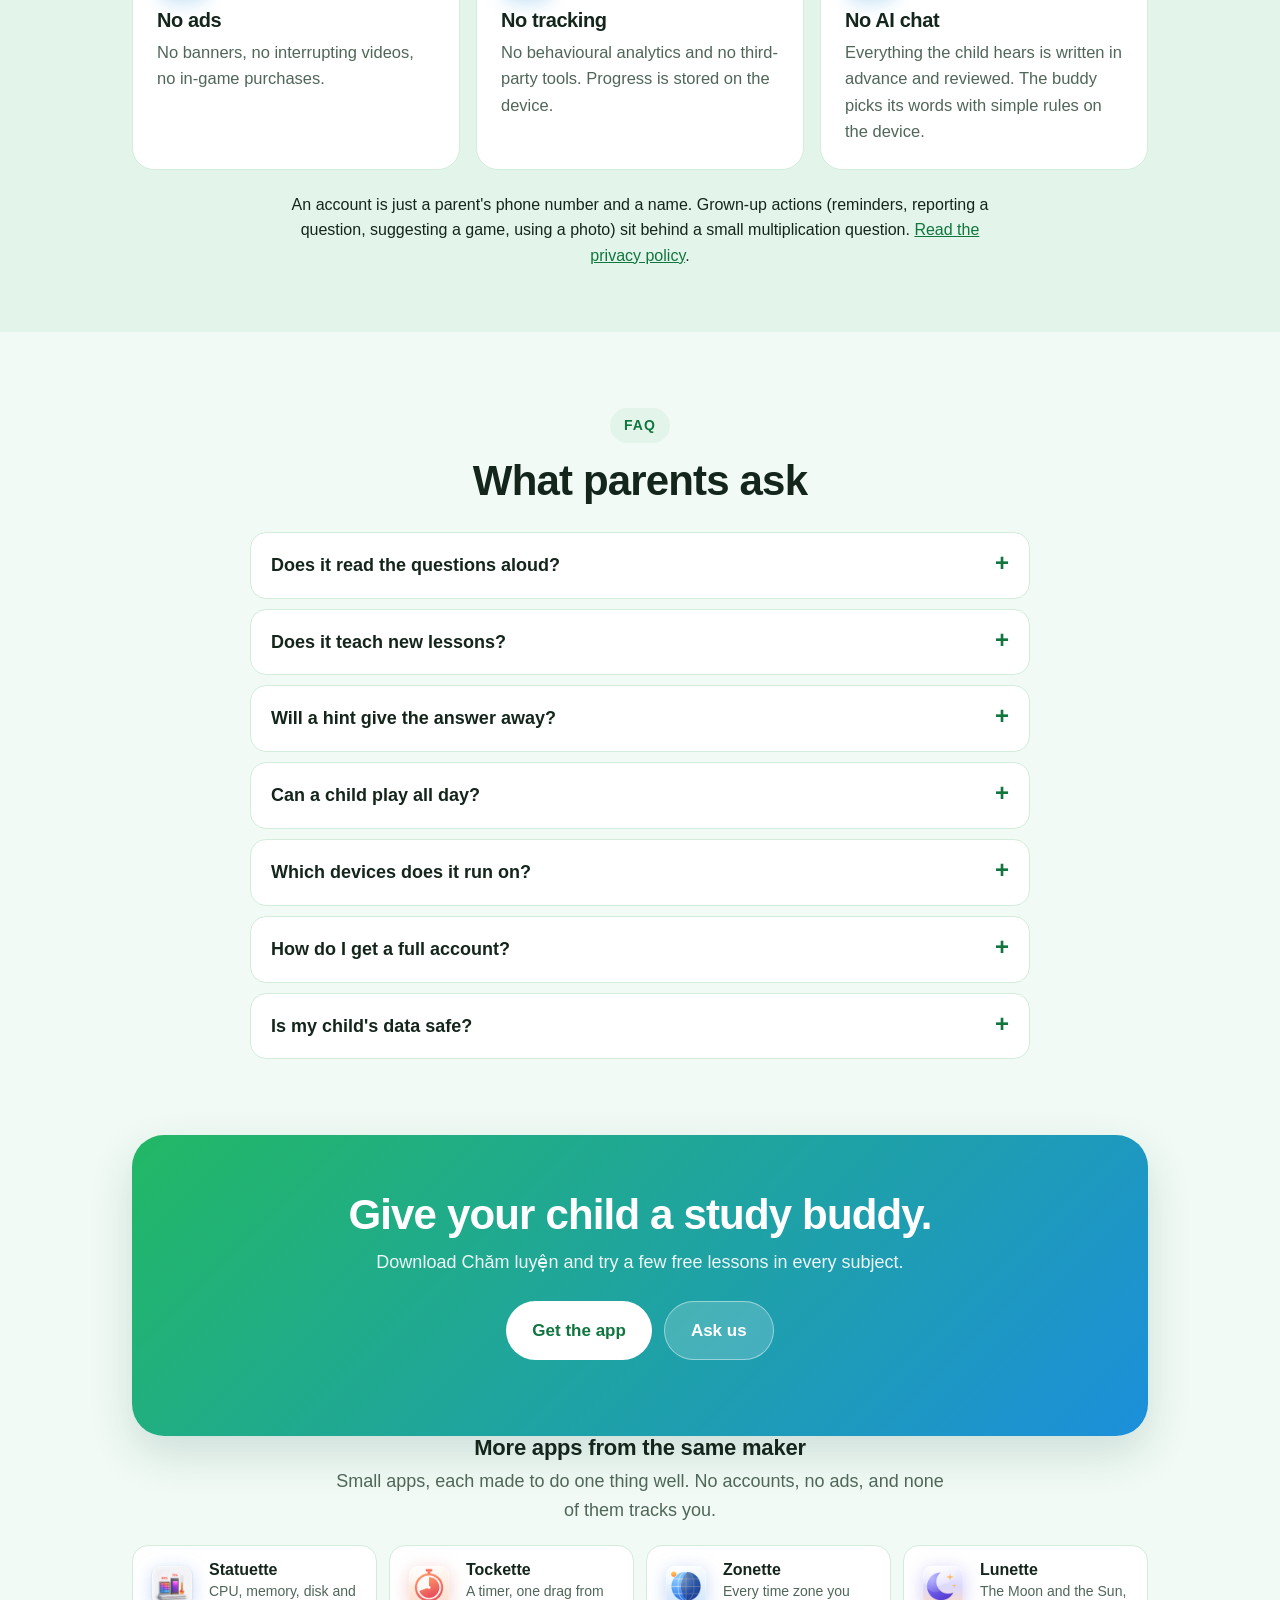
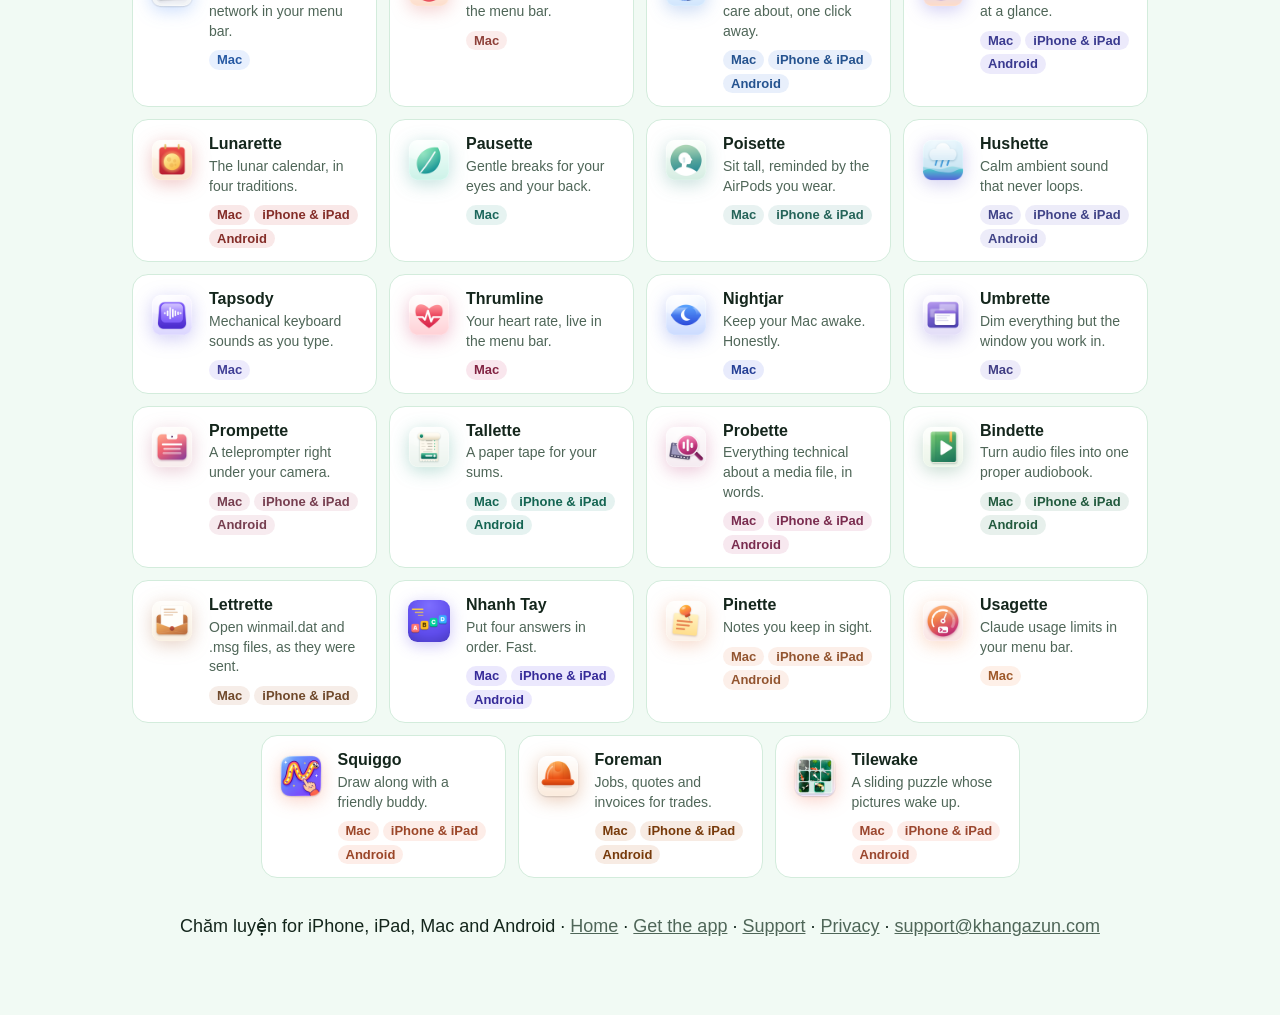
==== commit cb0a9d5f: "Marketing home page: new hero, feature rows with real screenshots, play-time, grades, safety, FAQ (e" ====
--- a/index.html
+++ b/index.html
@@ -3,12 +3,12 @@
 <head>
 <meta charset="utf-8">
 <meta name="viewport" content="width=device-width, initial-scale=1">
-<title>Chăm luyện — school practice with a buddy</title>
-<meta name="description" content="Chăm luyện is a practice and test app for Vietnamese school children (lớp 1 to lớp 9): hints in steps, a buddy the child makes, and questions read aloud in a Northern or Southern accent (from lớp 1, more grades added over time). In Vietnamese, for iPhone, iPad, Mac and Android. No ads, no tracking.">
+<title>Chăm luyện — practice with a buddy, lớp 1 to lớp 9</title>
+<meta name="description" content="Chăm luyện for Vietnamese school children, lớp 1 to lớp 9: over 1,500 lessons and 10,000 questions, questions read aloud for the younger grades, hints in steps that never give the answer, a buddy the child makes, and limited play time. No ads, no tracking.">
 <meta property="og:type" content="website">
 <meta property="og:site_name" content="Chăm luyện">
-<meta property="og:title" content="Chăm luyện — school practice with a buddy">
-<meta property="og:description" content="Chăm luyện is a practice and test app for Vietnamese school children (lớp 1 to lớp 9): hints in steps, a buddy the child makes, and questions read aloud in a Northern or Southern accent (from lớp 1, more grades added over time). In Vietnamese, for iPhone, iPad, Mac and Android. No ads, no tracking.">
+<meta property="og:title" content="Chăm luyện — practice with a buddy">
+<meta property="og:description" content="Chăm luyện for Vietnamese school children, lớp 1 to lớp 9: over 1,500 lessons and 10,000 questions, questions read aloud for the younger grades, hints in steps that never give the answer, a buddy the child makes, and limited play time. No ads, no tracking.">
 <meta property="og:url" content="https://chamluyen.khangazun.com/">
 <meta property="og:image" content="https://chamluyen.khangazun.com/og.png">
 <meta property="og:image:width" content="1200">
@@ -19,6 +19,7 @@
 <link rel="icon" type="image/png" href="icon-32.png" sizes="32x32">
 <link rel="apple-touch-icon" href="icon-180.png">
 <link rel="stylesheet" href="style.css">
+<link rel="stylesheet" href="home.css">
 <!-- family:head --><link rel="stylesheet" href="family/family.css">
 <link rel="alternate" hreflang="en" href="https://chamluyen.khangazun.com/">
 <link rel="alternate" hreflang="vi" href="https://chamluyen.khangazun.com/vi/">
@@ -26,25 +27,16 @@
 <script src="family/family.js" defer data-lang="en" data-page="index.html" data-langs="en,vi"></script>
 <!-- /family:head -->
 </head>
-<body>
+<body class="home">
 <main>
-<div class="hero">
-  <img class="icon" src="icon-512.png" alt="" width="112" height="112">
-  <h1>Chăm luyện</h1>
-  <p class="tagline">Practice and tests from lớp 1 to lớp 9, with a friendly buddy.</p>
-<!-- family:stores -->
-  <div class="family-stores">
-    <span class="family-store soon" title="Coming soon"><img src="family/badges/download-on-the-mac-app-store.svg" alt="Download on the Mac App Store: Coming soon" height="46"><span class="family-soon">Coming soon</span></span>
-    <span class="family-store soon" title="Coming soon"><img src="family/badges/download-on-the-app-store.svg" alt="Download on the App Store for iPhone and iPad: Coming soon" height="46"><span class="family-soon">Coming soon</span></span>
-    <span class="family-store soon" title="Coming soon"><img src="family/badges/google-play-badge.png" alt="Get it on Google Play: Coming soon" height="46"><span class="family-soon">Coming soon</span></span>
-  </div>
-  <!-- /family:stores -->
-<nav class="links">
-    <a href="./">Home</a>
-    <a href="download.html">Get the app</a>
+<header class="topbar">
+  <a class="brand" href="./"><img src="icon-192.png" alt="" width="40" height="40">Chăm luyện</a>
+  <nav>
+    <a href="#features">Features</a>
+    <a href="#grades">Grades</a>
+    <a href="#faq">FAQ</a>
     <a href="support.html">Support</a>
-    <a href="privacy.html">Privacy policy</a>
-    <a href="mailto:support@khangazun.com?subject=Ch%C4%83m%20luy%E1%BB%87n%20support&body=What%20happened%3A%0A%0A%0AWhat%20I%20expected%20instead%3A%0A%0A%0ADetails%20that%20help%3A%0A-%20Device%20%28iPhone%2C%20iPad%2C%20Mac%20or%20Android%29%2C%20and%20its%20system%20version%3A%0A-%20Ch%C4%83m%20luy%E1%BB%87n%20version%3A%0A">Email support</a>
+    <a class="cta keep" href="download.html">Get the app</a>
     <!-- family:nav --><a href="#more-apps">More apps</a>
   <details class="family-lang"><summary aria-label="Language: English"><svg viewBox="0 0 24 24" width="16" height="16" aria-hidden="true" fill="none" stroke="currentColor" stroke-width="1.8" stroke-linecap="round"><circle cx="12" cy="12" r="9"/><path d="M3 12h18M12 3c2.6 2.9 2.6 15.1 0 18M12 3c-2.6 2.9-2.6 15.1 0 18"/></svg><span>English</span></summary>
     <ul>
@@ -53,26 +45,191 @@
     </ul>
   </details><!-- /family:nav -->
   </nav>
-</div>
-
-<section class="card">
-  <h2>What it does</h2>
-  <p>Chăm luyện helps Vietnamese school children practise and take short tests on their own, from lớp 1 to lớp 9: the school subjects of each grade (Toán, Tiếng Việt or Ngữ văn, Tiếng Anh, science, history and geography and more), and in lớp 1 also Đánh vần and Tập viết. It does not teach new lessons: it keeps the child company while they work, the way a patient older friend would. The app is in Vietnamese.</p>
-  <ul>
-    <li><strong>Questions read aloud from lớp 1 (more grades are added over time),</strong> in a Northern or a Southern accent, so a child who cannot read every word yet can still work alone. Tiếng Anh is read with an American English voice. Grades not yet voiced are shown as text for now.</li>
-    <li><strong>Hints in steps.</strong> First a nudge on how to work it out, then a bigger clue, then an explanation that counts along with the voice. The answer is never given straight away.</li>
-    <li><strong>Letters traced on an ô li grid.</strong> The buddy shows each stroke and says where the pen starts, goes and stops.</li>
-    <li><strong>A buddy the child makes.</strong> Pick an animal, colours, eyes, a mouth and an outfit such as a red scarf or a conical hat. The buddy encourages after a mistake and never scolds.</li>
-    <li><strong>Stars and break time.</strong> Tests and practice earn stars and minutes for a small game. Grown-ups set the rules and how long a break lasts.</li>
-    <li><strong>A national board for the break games.</strong> A child signed in to an account can see how their best score ranks among other children.</li>
-    <li><strong>No AI.</strong> Every line the child hears was written in advance; the buddy picks its lines by simple rules on the device.</li>
-  </ul>
-  <p class="note">Follows the 2018 national curriculum (Chương trình GDPT 2018) for every grade, with original questions. A few lessons of each subject are free to try; full access needs an account, which we create on request. Works on iPhone and iPad (iOS 17 or later), Mac (macOS 14 or later) and Android (8.0 or later), with the same account on all of them. The Mac and Android versions are in testing and will be linked here when they reach the stores.</p>
-</section>
-
-<section class="card">
-  <h2>Privacy</h2>
-  <p>Chăm luyện has no ads, no analytics and no tracking. Without an account, nothing about your child leaves the device; the app only downloads extra voices, which are plain sound files. With an account the app also talks to our server, as the policy explains. The full <a href="privacy.html">privacy policy</a> has the details.</p>
+</header>
+
+<section class="hero2">
+  <div class="wrap">
+    <div>
+      <span class="eyebrow">Lớp 1 to lớp 9 · iPhone, iPad, Mac, Android</span>
+      <h1>Homework, with a <em>little buddy</em> beside you.</h1>
+      <p class="lead">Chăm luyện sits next to your child while they practise: it reads questions aloud for the younger grades, gives hints in steps without ever giving the answer, and lets them play for a while once the work is done. Time-limited, ad-free.</p>
+      <div class="btns">
+        <a class="btn primary" href="download.html">Get the app</a>
+        <a class="btn ghost" href="#features">See how it works</a>
+      </div>
+      <ul class="trust">
+        <li>No ads</li><li>No tracking</li><li>No AI chat</li><li>Free sample lessons in every subject</li>
+      </ul>
+      <!-- family:stores -->
+  <div class="family-stores">
+    <span class="family-store soon" title="Coming soon"><img src="family/badges/download-on-the-mac-app-store.svg" alt="Download on the Mac App Store: Coming soon" height="46"><span class="family-soon">Coming soon</span></span>
+    <span class="family-store soon" title="Coming soon"><img src="family/badges/download-on-the-app-store.svg" alt="Download on the App Store for iPhone and iPad: Coming soon" height="46"><span class="family-soon">Coming soon</span></span>
+    <span class="family-store soon" title="Coming soon"><img src="family/badges/google-play-badge.png" alt="Get it on Google Play: Coming soon" height="46"><span class="family-soon">Coming soon</span></span>
+  </div>
+  <!-- /family:stores -->
+    </div>
+    <div class="hero-art">
+      <div class="device tilt"><img src="img/home.jpg" alt="Chăm luyện's home screen: a cat buddy in a red neckerchief greets the child, with the subjects beside it" width="1100" height="825"></div>
+      <div class="float a">⭐ Finish work, then play</div>
+      <div class="float b">🔊 Questions read aloud</div>
+    </div>
+  </div>
+</section>
+
+<section class="strip" aria-label="Numbers">
+  <div class="wrap">
+    <div><b>1 – 9</b><span>grades, following the 2018 national curriculum</span></div>
+    <div><b>1,500+</b><span>lessons</span></div>
+    <div><b>10,000+</b><span>original questions</span></div>
+    <div><b>0</b><span>ads, 0 trackers</span></div>
+  </div>
+</section>
+
+<section class="section wrap" id="features">
+  <div class="row">
+    <div class="text">
+      <span class="eyebrow">Read aloud</span>
+      <h2>Not reading well yet? They can still do it alone.</h2>
+      <p>The younger grades have every question read aloud in a Northern or Southern accent, with a girl's or a boy's voice. Parents don't have to read each question, and children don't have to wait for anyone.</p>
+      <ul class="ticks">
+        <li>Northern or Southern accent, girl or boy voice</li>
+        <li>Tap “Nghe” to hear a question or each answer again</li>
+        <li>English questions are read in an American voice</li>
+      </ul>
+      <p class="note" style="margin-top:14px;font-size:15px">Voices are available from lớp 1; the higher grades are being added.</p>
+    </div>
+    <div class="device"><img src="img/test.jpg" alt="A lớp 1 maths question: how many carrots? The buddy is on the left and each answer has a listen button" width="1100" height="825"></div>
+  </div>
+</section>
+
+<section class="section wrap">
+  <div class="row flip">
+    <div class="text">
+      <span class="eyebrow">Hints in steps</span>
+      <h2>Wrong is fine. Let's look again together.</h2>
+      <p>Children think first. When they are stuck the app helps a little at a time and never hands over the answer.</p>
+      <ol class="steps">
+        <li><span class="n">1</span><div><b>A nudge on how to work</b><span>Shows how to get started.</span></div></li>
+        <li><span class="n">2</span><div><b>A bigger hint</b><span>Does the first part with them; they finish the rest.</span></div></li>
+        <li><span class="n">3</span><div><b>A step-by-step explanation</b><span>The buddy talks through it slowly, picture by picture.</span></div></li>
+      </ol>
+    </div>
+    <div class="device"><img src="img/shelf.jpg" alt="The lesson list for lớp 1 maths; each lesson has three stars to earn" width="1100" height="825"></div>
+  </div>
+</section>
+
+<section class="section wrap">
+  <div class="row">
+    <div class="text">
+      <span class="eyebrow">Handwriting</span>
+      <h2>Write letters on ruled lines, one stroke at a time.</h2>
+      <p>The buddy shows where to put the pen down, which way to go and where to lift. Children write with a finger, and the app gently says so when a stroke starts in the wrong place.</p>
+      <ul class="ticks">
+        <li>All 29 letters, with a green start dot and arrows to follow</li>
+        <li>Watch how to write it again any time</li>
+        <li>Praise for finishing, never a comment on neatness</li>
+      </ul>
+    </div>
+    <div class="device"><img src="img/trace.jpg" alt="Tracing a letter on ruled lines with the buddy explaining each stroke" width="1100" height="825"></div>
+  </div>
+</section>
+
+<section class="section wrap">
+  <div class="row flip">
+    <div class="text">
+      <span class="eyebrow">A buddy of their own</span>
+      <h2>A friend the child creates.</h2>
+      <p>Children pick an animal, fur colour, eyes, a hat and clothes. They can also draw a buddy of their own, or turn a photo into one. When they get something wrong the buddy encourages and never scolds.</p>
+      <ul class="ticks">
+        <li>Many animals, colours, hats, outfits and accessories</li>
+        <li>Draw a new buddy (the photo option is opened by a grown-up)</li>
+        <li>The buddy uses the child's name and reminds them to practise daily</li>
+      </ul>
+    </div>
+    <div class="device"><img src="img/buddy.jpg" alt="The buddy maker: choose an animal, colour, eyes and a hat" width="1100" height="825"></div>
+  </div>
+</section>
+
+<section class="section wrap" id="play">
+  <div class="center">
+    <span class="eyebrow">Limited play time</span>
+    <h2>Work first, play after, and keep to a schedule.</h2>
+    <p>Earn enough stars and the child gets a few minutes of play. Each round lasts at most a minute, and when time is up the buddy sends them back to learning. Parents set every number.</p>
+  </div>
+  <div class="games" style="margin-top:34px">
+    <div class="device"><img src="img/games.jpg" alt="The break-time game list with today's remaining play time" width="1100" height="825"></div>
+    <div>
+      <ul class="ticks" style="margin-top:0">
+        <li>Parents choose the stars needed, the minutes earned and the daily maximum</li>
+        <li>See how many minutes the child has played today</li>
+        <li>Redoing an old lesson earns no play time, so new work comes first</li>
+        <li>A nationwide board for friendly competition, plus a ranking by stars</li>
+      </ul>
+      <div class="chips">
+        <span class="chip on">🎈 Balloon pop</span><span class="chip on">🏹 Archer</span><span class="chip on">🐟 Fish scoop</span>
+        <span class="chip on">🏎️ Racing</span><span class="chip on">👻 Ghost shooter</span><span class="chip on">🐍 Snake and moles</span>
+        <span class="chip on">🧸 Claw machine</span><span class="chip on">🎯 Marbles</span><span class="chip on">🐦 Bamboo flyer</span>
+      </div>
+    </div>
+  </div>
+</section>
+
+<section class="section wrap" id="grades">
+  <div class="center">
+    <span class="eyebrow">One app for many school years</span>
+    <h2>Lớp 1 to lớp 9, subject by subject.</h2>
+    <p>Over 1,500 lessons and 10,000 questions we wrote ourselves, following the 2018 national curriculum. Every lesson has three stars to earn.</p>
+  </div>
+  <div class="grades">
+    <div class="grade"><small>Lớp</small><b>1</b></div><div class="grade"><small>Lớp</small><b>2</b></div><div class="grade"><small>Lớp</small><b>3</b></div>
+    <div class="grade"><small>Lớp</small><b>4</b></div><div class="grade"><small>Lớp</small><b>5</b></div><div class="grade"><small>Lớp</small><b>6</b></div>
+    <div class="grade"><small>Lớp</small><b>7</b></div><div class="grade"><small>Lớp</small><b>8</b></div><div class="grade"><small>Lớp</small><b>9</b></div>
+  </div>
+  <div class="subjects">
+    <span>Maths</span><span>Vietnamese</span><span>Literature</span><span>English</span><span>Science</span><span>Natural science</span>
+    <span>History and Geography</span><span>Ethics</span><span>Civic education</span><span>Nature and Society</span><span>Informatics</span><span>Technology</span>
+    <span>Spelling and reading</span><span>Handwriting</span>
+  </div>
+  <p class="center" style="margin-top:14px;font-size:15px">Subjects vary by grade. The app is in Vietnamese.</p>
+</section>
+
+<section class="band" id="safe">
+  <div class="wrap">
+    <div class="center">
+      <span class="eyebrow">Peace of mind</span>
+      <h2>A quiet place to learn.</h2>
+    </div>
+    <div class="cards">
+      <div class="fcard"><div class="ico">🚫</div><h3>No ads</h3><p>No banners, no interrupting videos, no in-game purchases.</p></div>
+      <div class="fcard"><div class="ico">🔒</div><h3>No tracking</h3><p>No behavioural analytics and no third-party tools. Progress is stored on the device.</p></div>
+      <div class="fcard"><div class="ico">🧠</div><h3>No AI chat</h3><p>Everything the child hears is written in advance and reviewed. The buddy picks its words with simple rules on the device.</p></div>
+    </div>
+    <p class="center" style="margin-top:22px;font-size:16px">An account is just a parent's phone number and a name. Grown-up actions (reminders, reporting a question, suggesting a game, using a photo) sit behind a small multiplication question. <a href="privacy.html">Read the privacy policy</a>.</p>
+  </div>
+</section>
+
+<section class="section wrap" id="faq">
+  <div class="center"><span class="eyebrow">FAQ</span><h2>What parents ask</h2></div>
+  <div class="faq">
+    <details><summary>Does it read the questions aloud?</summary><p>Yes, from lớp 1 (the higher grades are being added), in a Northern or Southern accent. A grade without a voice yet shows the text instead.</p></details>
+    <details><summary>Does it teach new lessons?</summary><p>No. Chăm luyện is where children practise and take short tests for each grade's subjects. It sits beside them while they work, like a patient older friend.</p></details>
+    <details><summary>Will a hint give the answer away?</summary><p>No. Hints go in steps: how to work, then a bigger hint, then an explanation. The app never gives the answer straight away.</p></details>
+    <details><summary>Can a child play all day?</summary><p>No. They must earn stars to get play time, and parents set the daily maximum.</p></details>
+    <details><summary>Which devices does it run on?</summary><p>iPhone and iPad (iOS 17 or later), Mac (macOS 14 or later) and Android (8.0 or later), with one account for all. See <a href="download.html">Get the app</a> for which stores are live.</p></details>
+    <details><summary>How do I get a full account?</summary><p>Every subject has a few free sample lessons. For full access, contact us through the <a href="support.html">Support</a> page.</p></details>
+    <details><summary>Is my child's data safe?</summary><p>The app has no ads or tracking. Without an account, nothing about the child leaves the device. Details are in the <a href="privacy.html">privacy policy</a>.</p></details>
+  </div>
+</section>
+
+<section class="final">
+  <div class="box">
+    <h2>Give your child a study buddy.</h2>
+    <p>Download Chăm luyện and try a few free lessons in every subject.</p>
+    <div class="btns" style="justify-content:center">
+      <a class="btn primary" href="download.html">Get the app</a>
+      <a class="btn ghost" href="support.html">Ask us</a>
+    </div>
+  </div>
 </section>
 
 <!-- family:apps -->
--- a/home.css
+++ b/home.css
@@ -0,0 +1,151 @@
+/* Chăm luyện: marketing home page. Loaded after style.css; only pages with <body class="home">. */
+body.home { padding: 0 0 56px; background: var(--bg); }
+.home main { max-width: none; margin: 0; }
+.home .wrap { max-width: 1060px; margin: 0 auto; padding: 0 22px; }
+:root {
+  --g1: #22b865; --g2: #1c8fdb;
+  --grad: linear-gradient(135deg, var(--g1), var(--g2));
+  --sun: #ffb52e; --rose: #f4a6c0;
+  --soft: #e3f5ea; --soft2: #e0effb;
+  --shadow: 0 18px 44px rgba(20, 90, 80, .16);
+}
+@media (prefers-color-scheme: dark) {
+  :root { --soft: #1a2d22; --soft2: #172836; --shadow: 0 18px 44px rgba(0, 0, 0, .45); }
+}
+.home h1, .home h2, .home h3 { letter-spacing: -.02em; line-height: 1.12; }
+.home h2 { font-size: clamp(28px, 4.4vw, 42px); margin: 0 0 14px; }
+.home p { font-size: 18px; }
+.eyebrow { display: inline-block; font-size: 14px; font-weight: 700; letter-spacing: .08em; text-transform: uppercase;
+  color: var(--accent); background: var(--soft); border-radius: 999px; padding: 6px 14px; margin-bottom: 14px; }
+
+/* top bar */
+.topbar { display: flex; align-items: center; justify-content: space-between; gap: 12px; padding: 18px 22px; max-width: 1060px; margin: 0 auto; }
+.brand { display: flex; align-items: center; gap: 10px; font-weight: 800; font-size: 20px; color: var(--ink); text-decoration: none; }
+.brand img { width: 40px; height: 40px; clip-path: circle(44.5%); }
+.topbar nav { display: flex; gap: 6px; align-items: center; flex-wrap: wrap; justify-content: flex-end; }
+.topbar nav a { text-decoration: none; color: var(--muted); font-weight: 600; font-size: 15px; padding: 8px 12px; border-radius: 999px; }
+.topbar nav a:hover { background: var(--soft); color: var(--ink); }
+.topbar nav a.cta { background: var(--grad); color: #fff; box-shadow: 0 6px 16px rgba(28, 143, 219, .3); }
+.family-lang { font-size: 15px; }
+
+/* hero */
+.hero2 { position: relative; overflow: hidden; padding: 30px 0 70px;
+  background: radial-gradient(900px 420px at 85% -10%, rgba(28,143,219,.20), transparent 70%),
+              radial-gradient(700px 380px at 5% 10%, rgba(34,184,101,.22), transparent 70%); }
+.hero2 .wrap { display: grid; grid-template-columns: 1.05fr 1fr; gap: 40px; align-items: center; }
+.hero2 h1 { font-size: clamp(38px, 6vw, 64px); margin: 0 0 18px; }
+.hero2 h1 em { font-style: normal; background: var(--grad); -webkit-background-clip: text; background-clip: text; color: transparent; }
+.hero2 .lead { font-size: clamp(18px, 2.2vw, 21px); color: var(--muted); max-width: 34em; margin: 0 0 26px; }
+.btns { display: flex; flex-wrap: wrap; gap: 12px; margin-bottom: 20px; }
+.btn { display: inline-flex; align-items: center; gap: 8px; font-weight: 700; font-size: 17px; text-decoration: none;
+  padding: 15px 26px; border-radius: 999px; transition: transform .15s; }
+.btn:active { transform: scale(.96); }
+.btn.primary { background: var(--grad); color: #fff; box-shadow: 0 10px 24px rgba(28,143,219,.32); }
+.btn.ghost { background: var(--card); color: var(--ink); border: 1px solid var(--line); }
+.trust { display: flex; flex-wrap: wrap; gap: 8px 18px; padding: 0; margin: 0; list-style: none; color: var(--muted); font-size: 15px; font-weight: 600; }
+.trust li { margin: 0; color: inherit; }
+.trust li::before { content: "✓ "; color: var(--g1); font-weight: 800; }
+.hero2 .family-stores { justify-content: flex-start; margin-top: 18px; }
+
+/* device frame */
+.device { background: #14261c; border-radius: 30px; padding: 11px; box-shadow: var(--shadow); position: relative; }
+.device img { display: block; width: 100%; height: auto; border-radius: 20px; }
+.device.tilt { transform: rotate(2deg); }
+.hero-art { position: relative; }
+.float { position: absolute; background: var(--card); border: 1px solid var(--line); border-radius: 18px; padding: 10px 16px;
+  font-weight: 700; font-size: 15px; box-shadow: var(--shadow); }
+.float.a { left: -14px; bottom: 34px; } .float.b { right: -8px; top: 22px; }
+.float span { color: var(--sun); }
+
+/* strip */
+.strip { background: var(--grad); color: #fff; padding: 22px 0; }
+.strip .wrap { display: grid; grid-template-columns: repeat(4, 1fr); gap: 14px; text-align: center; }
+.strip b { display: block; font-size: clamp(26px, 4vw, 38px); letter-spacing: -.02em; }
+.strip span { font-size: 15px; opacity: .92; }
+
+/* feature rows */
+.home .section.wrap { margin: 76px auto 0; }
+.row { display: grid; grid-template-columns: 1fr 1.1fr; gap: 48px; align-items: center; }
+.row.flip .text { order: 2; }
+.row .text p { color: var(--muted); }
+.steps { list-style: none; padding: 0; margin: 20px 0 0; display: grid; gap: 12px; }
+.steps li { display: flex; gap: 14px; align-items: flex-start; background: var(--card); border: 1px solid var(--line); border-radius: 16px; padding: 14px 16px; margin: 0; }
+.steps .n { flex: none; width: 34px; height: 34px; border-radius: 50%; background: var(--grad); color: #fff; font-weight: 800; display: grid; place-items: center; }
+.steps b { display: block; font-size: 17px; }
+.steps span { color: var(--muted); font-size: 16px; }
+
+.ticks { list-style: none; padding: 0; margin: 18px 0 0; display: grid; gap: 10px; }
+.ticks li { margin: 0; padding-left: 30px; position: relative; color: var(--ink); }
+.ticks li::before { content: "✓"; position: absolute; left: 0; top: 0; width: 22px; height: 22px; border-radius: 50%; background: var(--grad); color: #fff;
+  font-size: 13px; font-weight: 800; display: grid; place-items: center; top: 4px; }
+
+/* cards grid */
+.cards { display: grid; grid-template-columns: repeat(3, 1fr); gap: 16px; margin-top: 30px; }
+.fcard { background: var(--card); border: 1px solid var(--line); border-radius: 22px; padding: 24px; }
+.fcard .ico { width: 52px; height: 52px; border-radius: 16px; background: var(--grad); display: grid; place-items: center; font-size: 26px; margin-bottom: 14px; box-shadow: 0 8px 18px rgba(28,143,219,.25); }
+.fcard h3 { font-size: 20px; margin: 0 0 8px; }
+.fcard p { margin: 0; font-size: 16.5px; color: var(--muted); }
+.center { text-align: center; max-width: 720px; margin: 0 auto; }
+.center p { color: var(--muted); }
+
+/* games */
+.games { display: grid; grid-template-columns: 1.1fr 1fr; gap: 40px; align-items: center; margin-top: 10px; }
+.chips { display: flex; flex-wrap: wrap; gap: 10px; margin-top: 18px; }
+.chip { background: var(--card); border: 1px solid var(--line); border-radius: 999px; padding: 9px 16px; font-weight: 700; font-size: 16px; }
+.chip.on { background: var(--soft); }
+
+/* grades */
+.grades { display: grid; grid-template-columns: repeat(9, 1fr); gap: 10px; margin: 28px 0 8px; }
+.grade { background: var(--card); border: 1px solid var(--line); border-radius: 18px; padding: 16px 4px; text-align: center; font-weight: 800; }
+.grade small { display: block; font-size: 13px; color: var(--muted); font-weight: 600; }
+.grade b { font-size: 26px; background: var(--grad); -webkit-background-clip: text; background-clip: text; color: transparent; }
+.subjects { display: flex; flex-wrap: wrap; gap: 8px; justify-content: center; margin-top: 18px; }
+.subjects span { background: var(--soft2); border-radius: 999px; padding: 7px 14px; font-weight: 600; font-size: 15.5px; }
+
+/* trust band */
+.band { margin-top: 76px; background: var(--soft); padding: 64px 0; }
+.band .cards { margin-top: 28px; }
+.band .fcard { background: var(--card); }
+
+/* faq */
+.faq { max-width: 780px; margin: 28px auto 0; display: grid; gap: 10px; }
+.faq details { background: var(--card); border: 1px solid var(--line); border-radius: 16px; padding: 4px 20px; }
+.faq summary { cursor: pointer; font-weight: 700; font-size: 18px; padding: 14px 0; list-style: none; display: flex; justify-content: space-between; gap: 12px; }
+.faq summary::-webkit-details-marker { display: none; }
+.faq summary::after { content: "+"; font-size: 24px; color: var(--accent); line-height: 1; }
+.faq details[open] summary::after { content: "–"; }
+.faq details p { margin: 0 0 16px; color: var(--muted); font-size: 17px; }
+
+/* final cta */
+.final { margin: 76px auto 0; max-width: 1060px; padding: 0 22px; }
+.final .box { background: var(--grad); color: #fff; border-radius: 32px; padding: 56px 28px; text-align: center; box-shadow: var(--shadow); }
+.final h2 { color: #fff; margin-bottom: 10px; }
+.final p { color: rgba(255,255,255,.92); max-width: 34em; margin: 0 auto 24px; }
+.final .btn.primary { background: #fff; color: #11753f; box-shadow: none; }
+.final .btn.ghost { background: rgba(255,255,255,.18); color: #fff; border-color: rgba(255,255,255,.45); }
+.final .family-stores { justify-content: center; }
+.home .family { max-width: 1060px; margin: 0 auto; padding: 0 22px; }
+.home footer { padding: 0 22px; }
+
+@media (max-width: 860px) {
+  .hero2 .wrap, .row, .games { grid-template-columns: minmax(0, 1fr); gap: 28px; }
+  .row.flip .text { order: 0; }
+  .cards { grid-template-columns: minmax(0, 1fr); }
+  .strip .wrap { grid-template-columns: repeat(2, 1fr); }
+  .grades { grid-template-columns: repeat(3, 1fr); }
+  .float.a { left: 6px; } .float.b { right: 6px; }
+  .topbar nav a:not(.cta):not(.keep) { display: none; }
+  .home .section.wrap { margin-top: 56px; }
+}
+@media (prefers-reduced-motion: reduce) { .btn { transition: none; } }
+
+.home .wrap > *, .row > *, .games > * { min-width: 0; }
+.home main { overflow-x: clip; }
+.device img { max-width: 100%; }
+@media (max-width: 520px) {
+  .topbar nav .family-lang, .topbar nav a[href="#more-apps"] { display: none; }
+  .home p { font-size: 17px; }
+  .btn { padding: 14px 22px; }
+  .grades { grid-template-columns: repeat(3, minmax(0, 1fr)); }
+  .float { font-size: 13px; padding: 8px 12px; }
+}
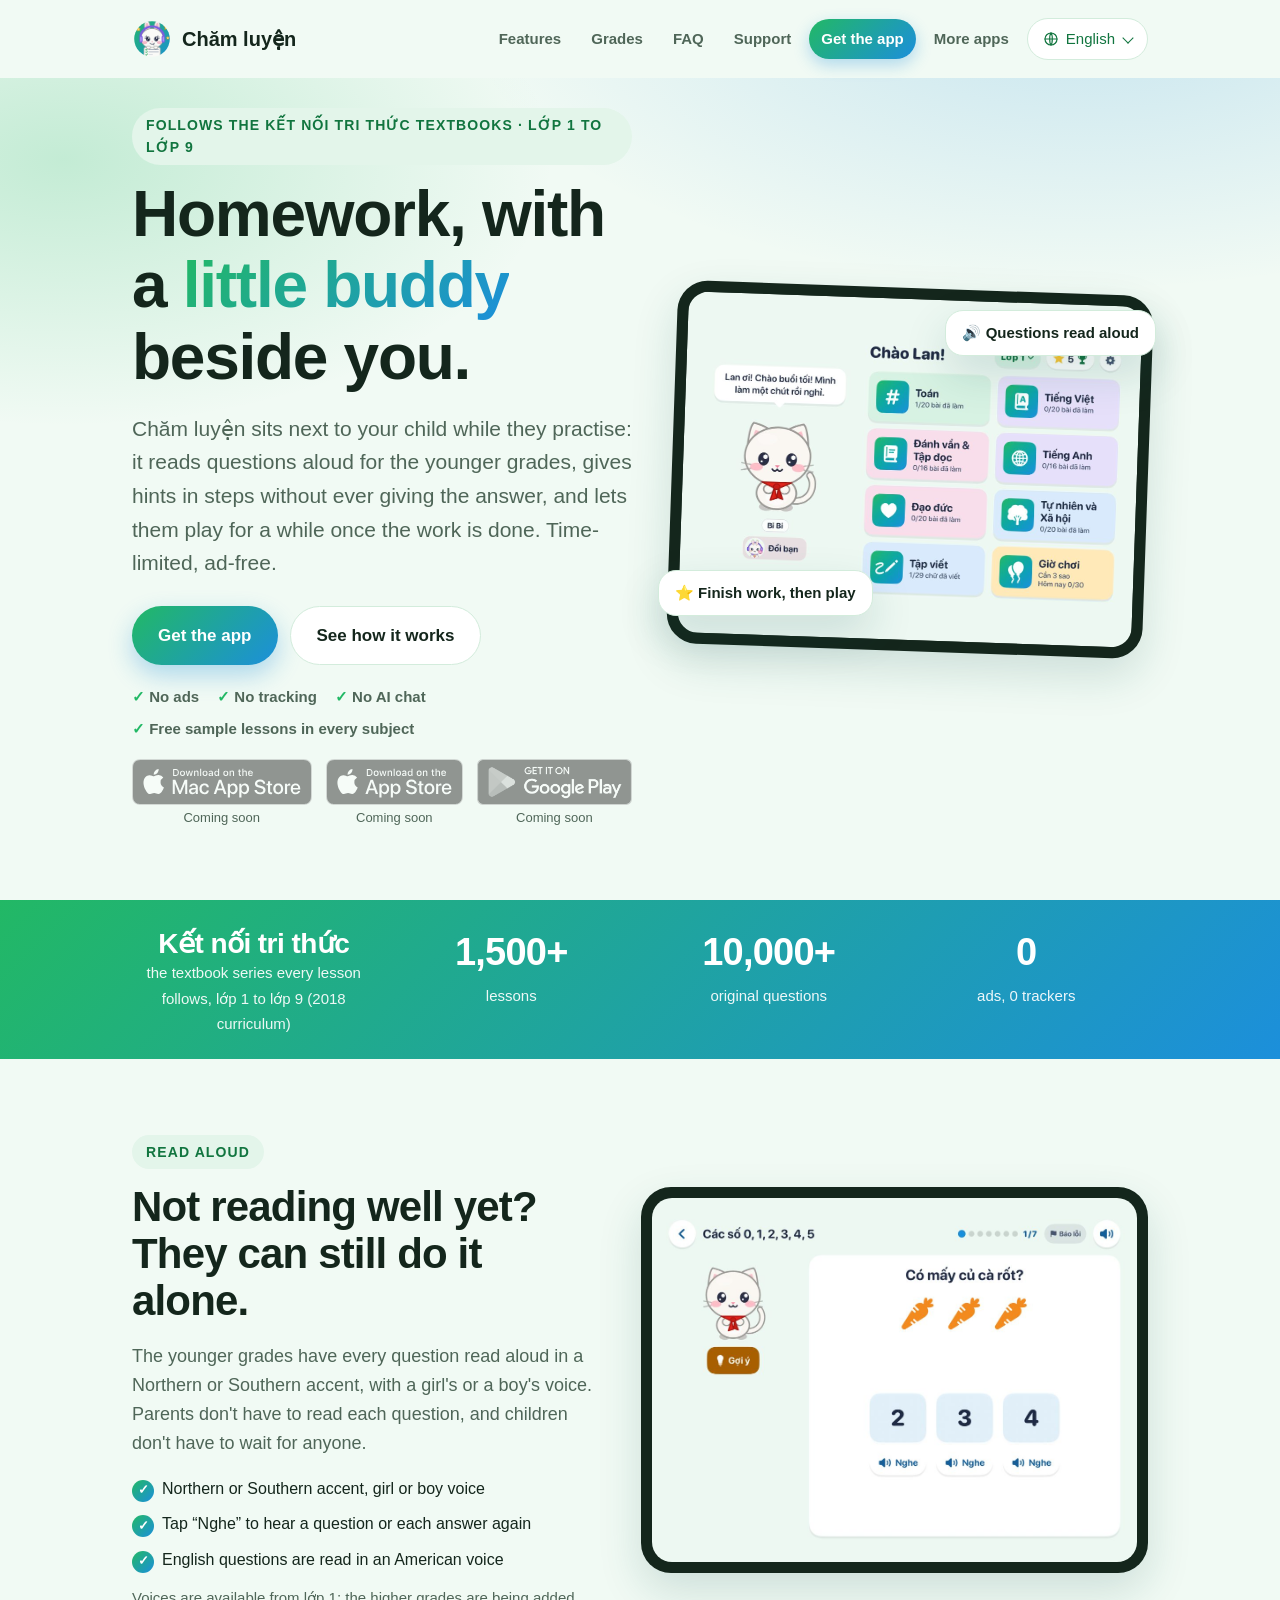
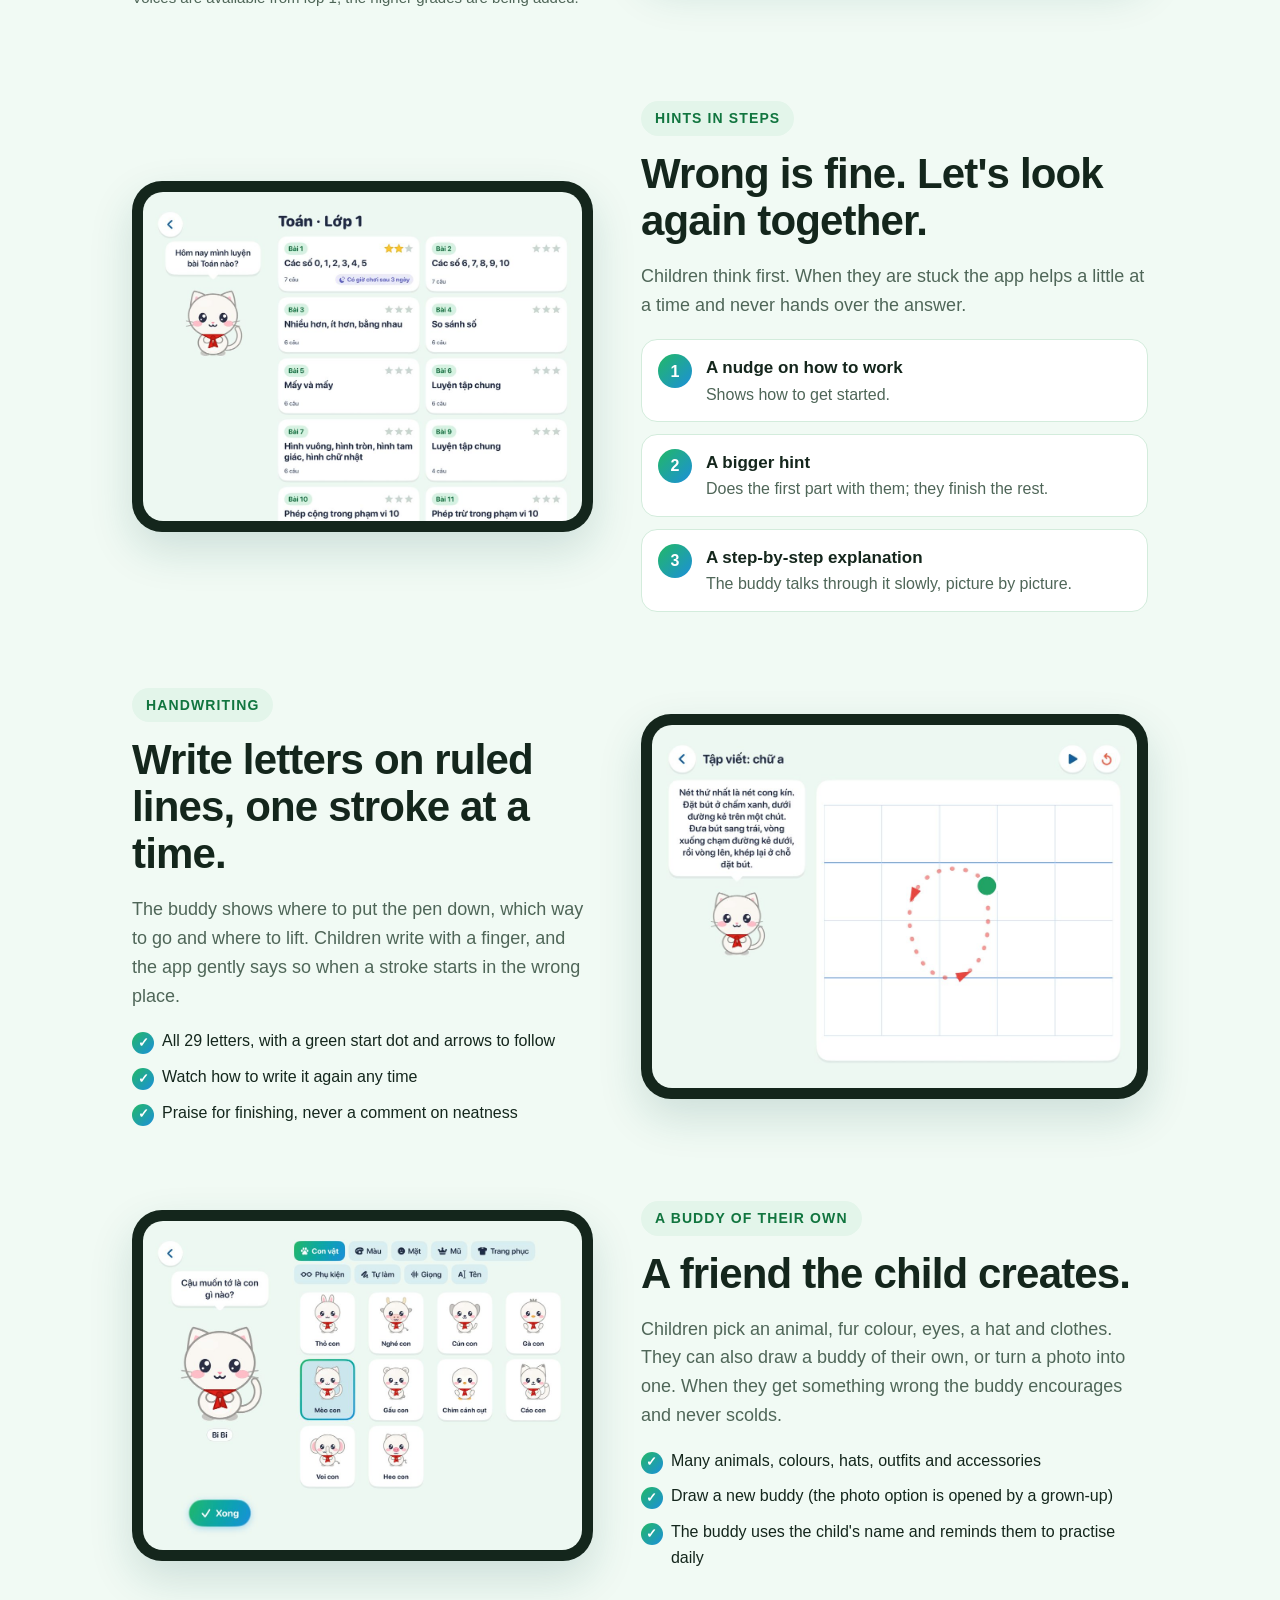
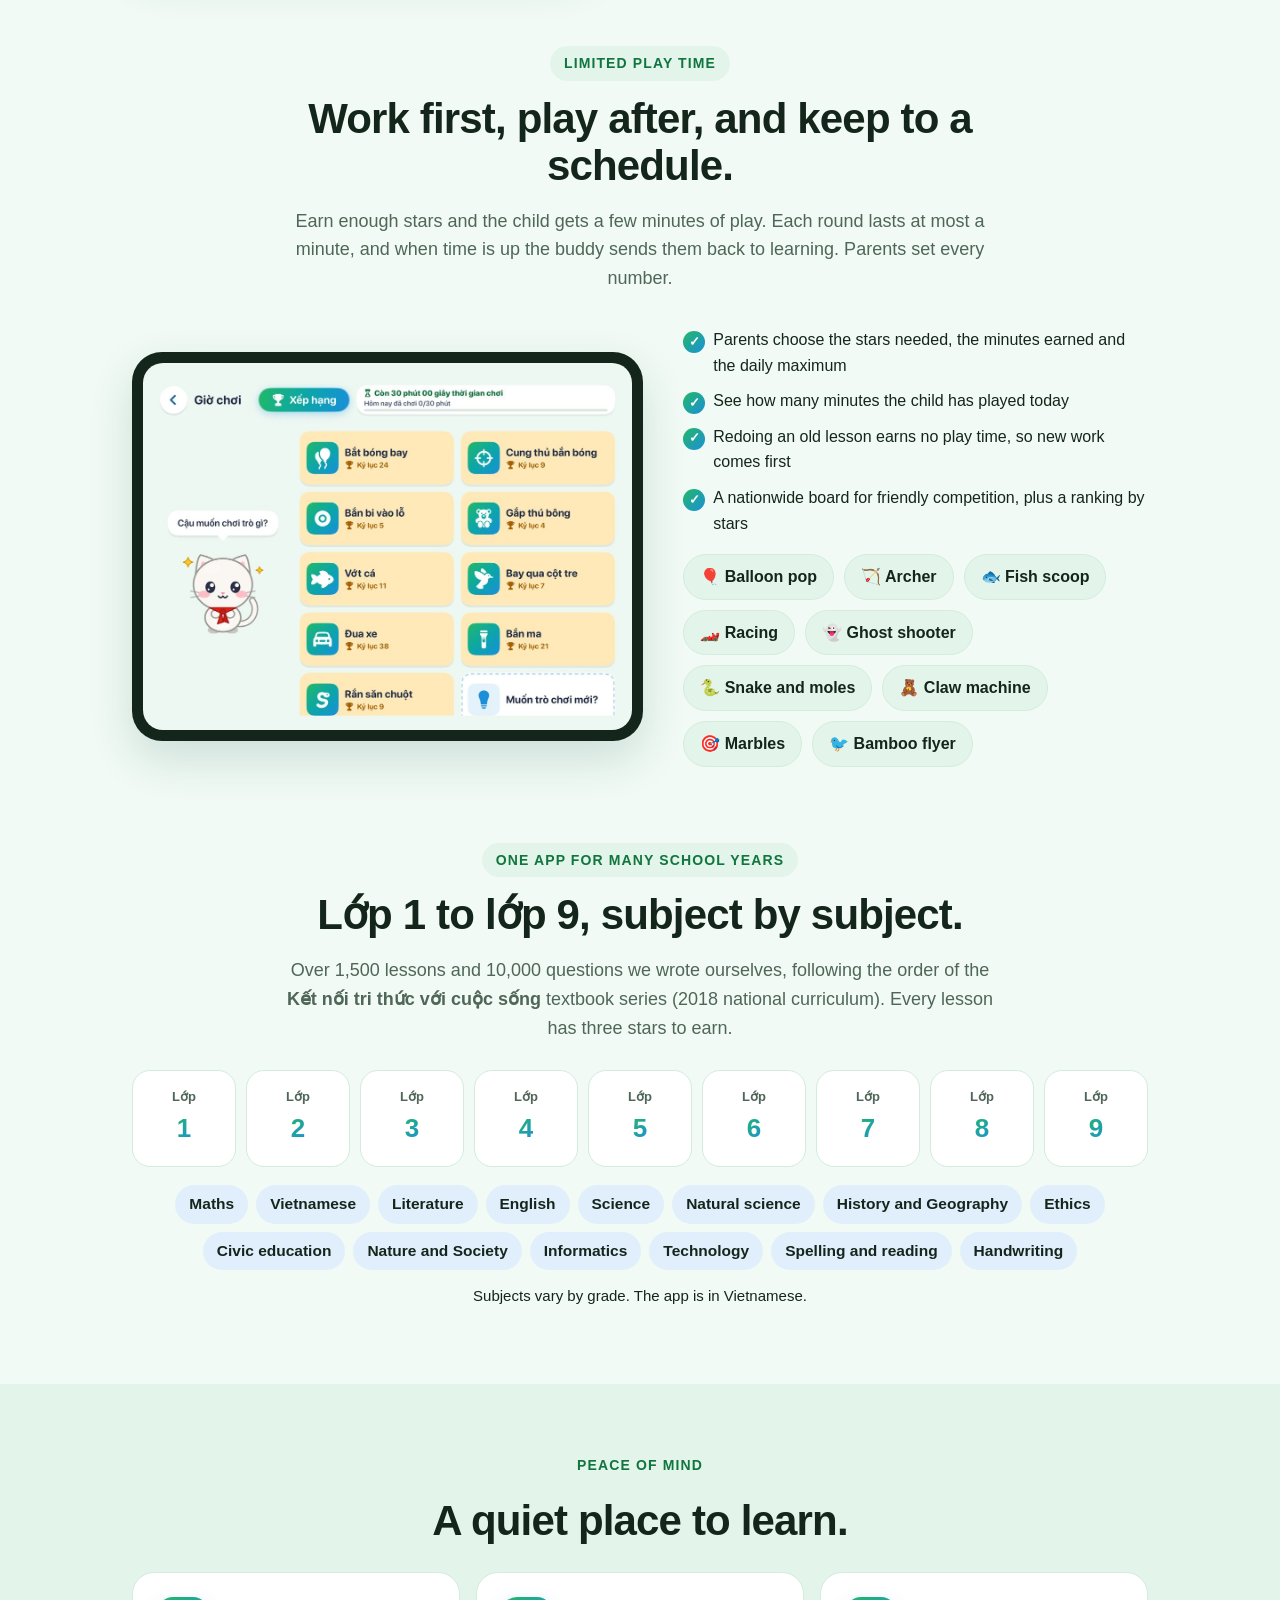
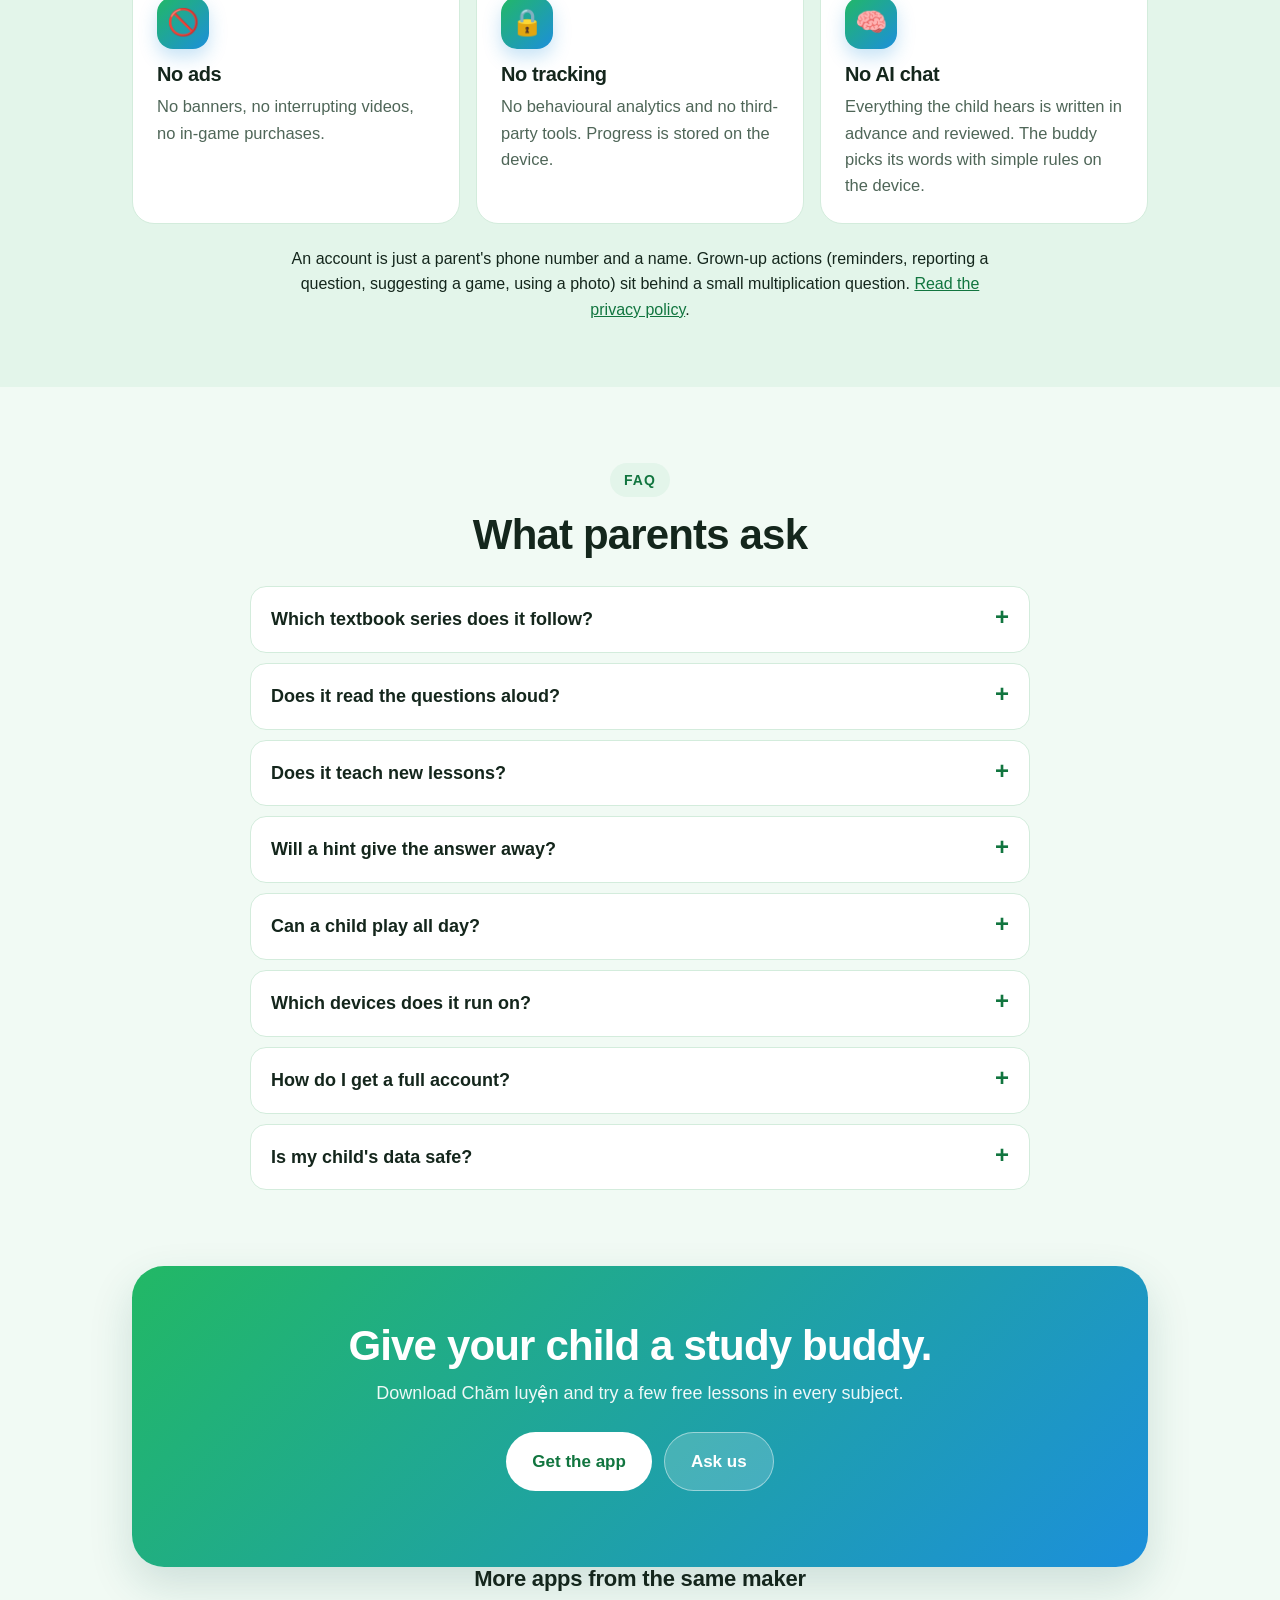
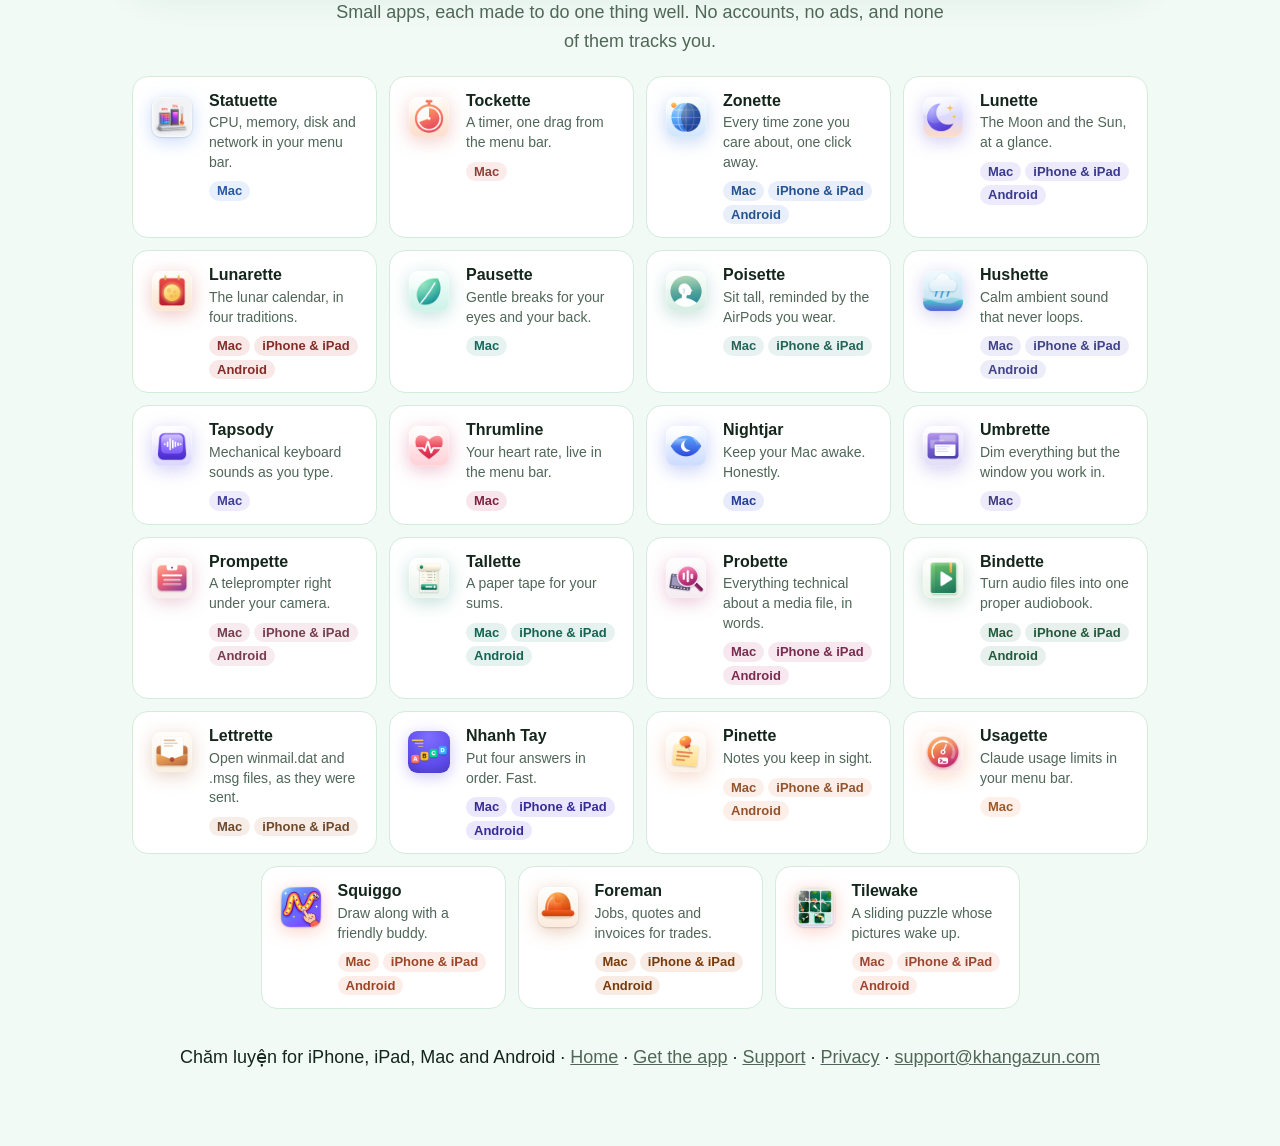
==== commit 531d5686: "Home page: name the Kết nối tri thức textbook series (strip, hero tag, grades text, FAQ)" ====
--- a/index.html
+++ b/index.html
@@ -50,7 +50,7 @@
 <section class="hero2">
   <div class="wrap">
     <div>
-      <span class="eyebrow">Lớp 1 to lớp 9 · iPhone, iPad, Mac, Android</span>
+      <span class="eyebrow">Follows the Kết nối tri thức textbooks · Lớp 1 to lớp 9</span>
       <h1>Homework, with a <em>little buddy</em> beside you.</h1>
       <p class="lead">Chăm luyện sits next to your child while they practise: it reads questions aloud for the younger grades, gives hints in steps without ever giving the answer, and lets them play for a while once the work is done. Time-limited, ad-free.</p>
       <div class="btns">
@@ -78,7 +78,7 @@
 
 <section class="strip" aria-label="Numbers">
   <div class="wrap">
-    <div><b>1 – 9</b><span>grades, following the 2018 national curriculum</span></div>
+    <div><b class="book">Kết nối tri thức</b><span>the textbook series every lesson follows, lớp 1 to lớp 9 (2018 curriculum)</span></div>
     <div><b>1,500+</b><span>lessons</span></div>
     <div><b>10,000+</b><span>original questions</span></div>
     <div><b>0</b><span>ads, 0 trackers</span></div>
@@ -178,7 +178,7 @@
   <div class="center">
     <span class="eyebrow">One app for many school years</span>
     <h2>Lớp 1 to lớp 9, subject by subject.</h2>
-    <p>Over 1,500 lessons and 10,000 questions we wrote ourselves, following the 2018 national curriculum. Every lesson has three stars to earn.</p>
+    <p>Over 1,500 lessons and 10,000 questions we wrote ourselves, following the order of the <b>Kết nối tri thức với cuộc sống</b> textbook series (2018 national curriculum). Every lesson has three stars to earn.</p>
   </div>
   <div class="grades">
     <div class="grade"><small>Lớp</small><b>1</b></div><div class="grade"><small>Lớp</small><b>2</b></div><div class="grade"><small>Lớp</small><b>3</b></div>
@@ -211,6 +211,7 @@
 <section class="section wrap" id="faq">
   <div class="center"><span class="eyebrow">FAQ</span><h2>What parents ask</h2></div>
   <div class="faq">
+    <details><summary>Which textbook series does it follow?</summary><p><b>Kết nối tri thức với cuộc sống</b> (“Connecting Knowledge with Life”): lessons follow the order and titles of that series, and the questions are our own. If your child uses another series (for example Chân trời sáng tạo), the subjects still follow the 2018 curriculum but lesson names and order may differ. Chăm luyện is an independent app, not a publisher product.</p></details>
     <details><summary>Does it read the questions aloud?</summary><p>Yes, from lớp 1 (the higher grades are being added), in a Northern or Southern accent. A grade without a voice yet shows the text instead.</p></details>
     <details><summary>Does it teach new lessons?</summary><p>No. Chăm luyện is where children practise and take short tests for each grade's subjects. It sits beside them while they work, like a patient older friend.</p></details>
     <details><summary>Will a hint give the answer away?</summary><p>No. Hints go in steps: how to work, then a bigger hint, then an explanation. The app never gives the answer straight away.</p></details>
--- a/home.css
+++ b/home.css
@@ -149,3 +149,6 @@
   .grades { grid-template-columns: repeat(3, minmax(0, 1fr)); }
   .float { font-size: 13px; padding: 8px 12px; }
 }
+
+.strip b.book { font-size: clamp(20px, 2.6vw, 28px); line-height: 1.15; padding-top: 6px; }
+.strip .wrap { align-items: start; }
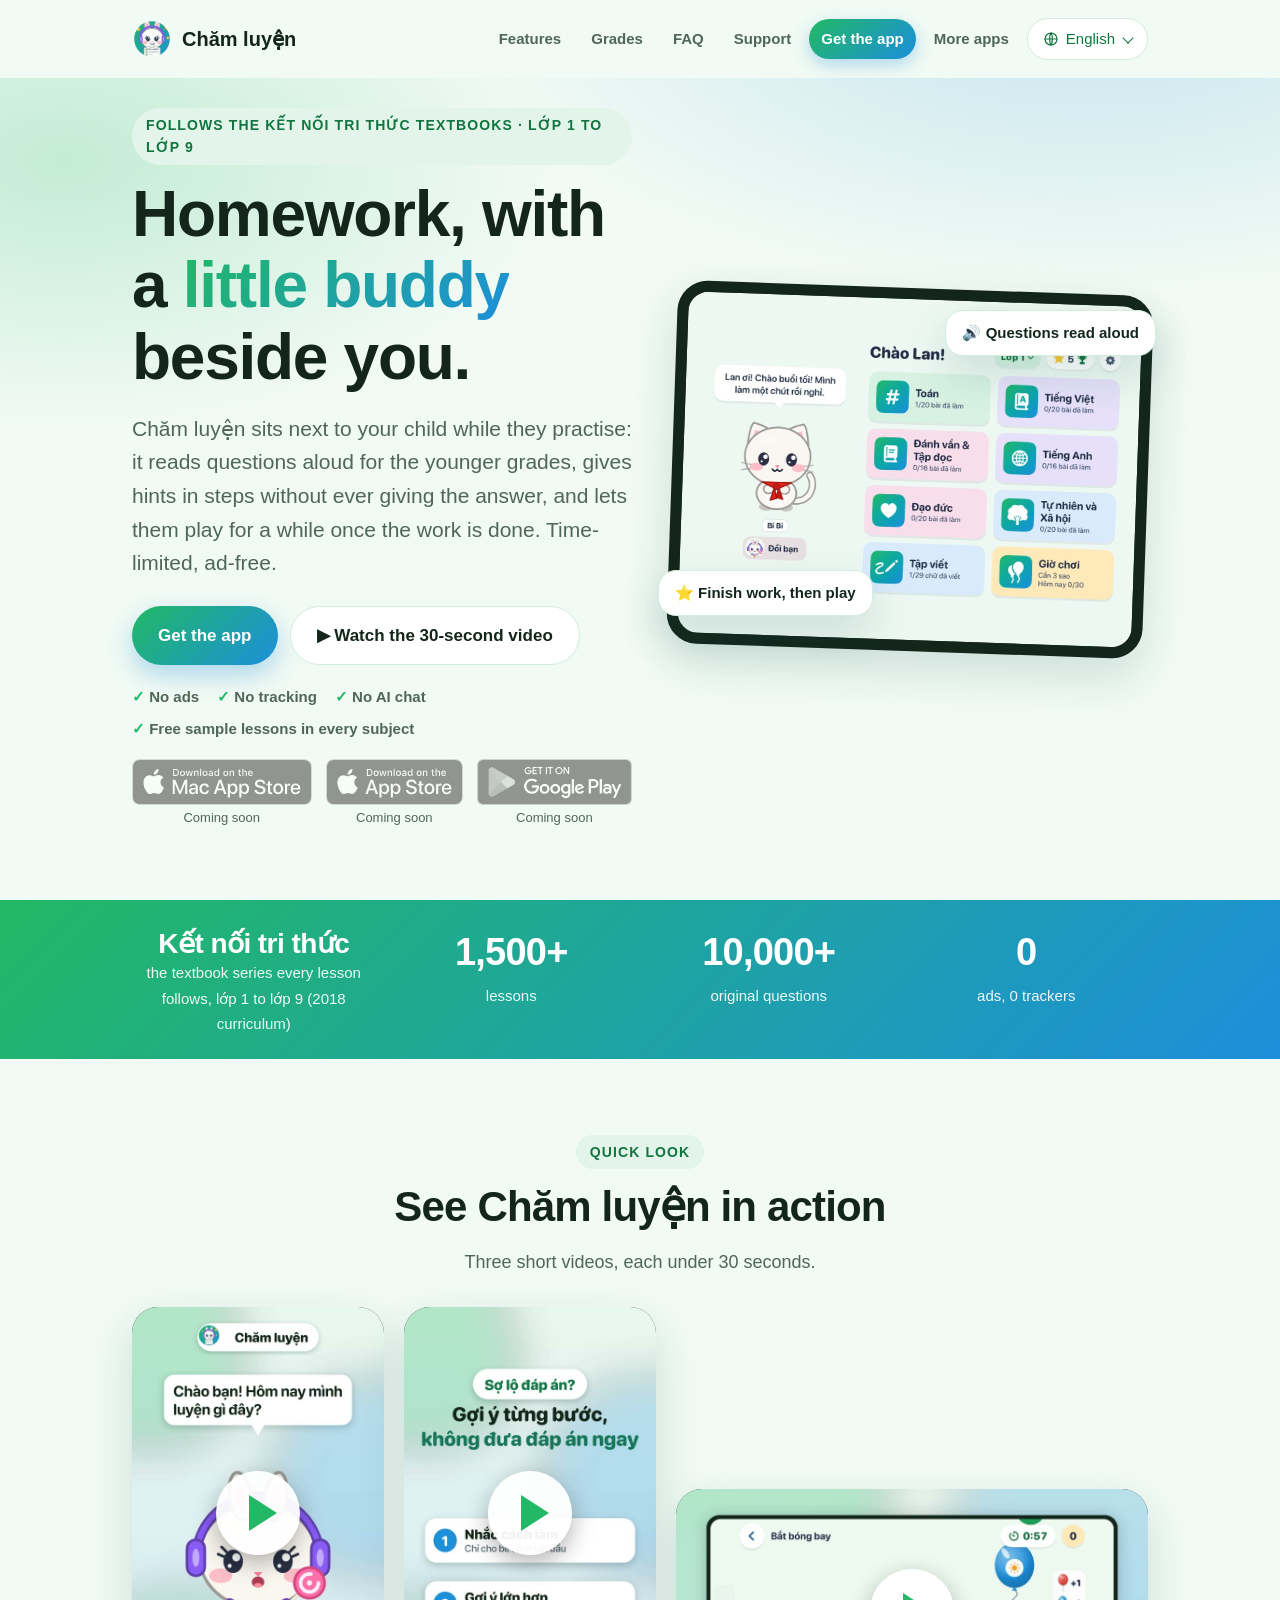
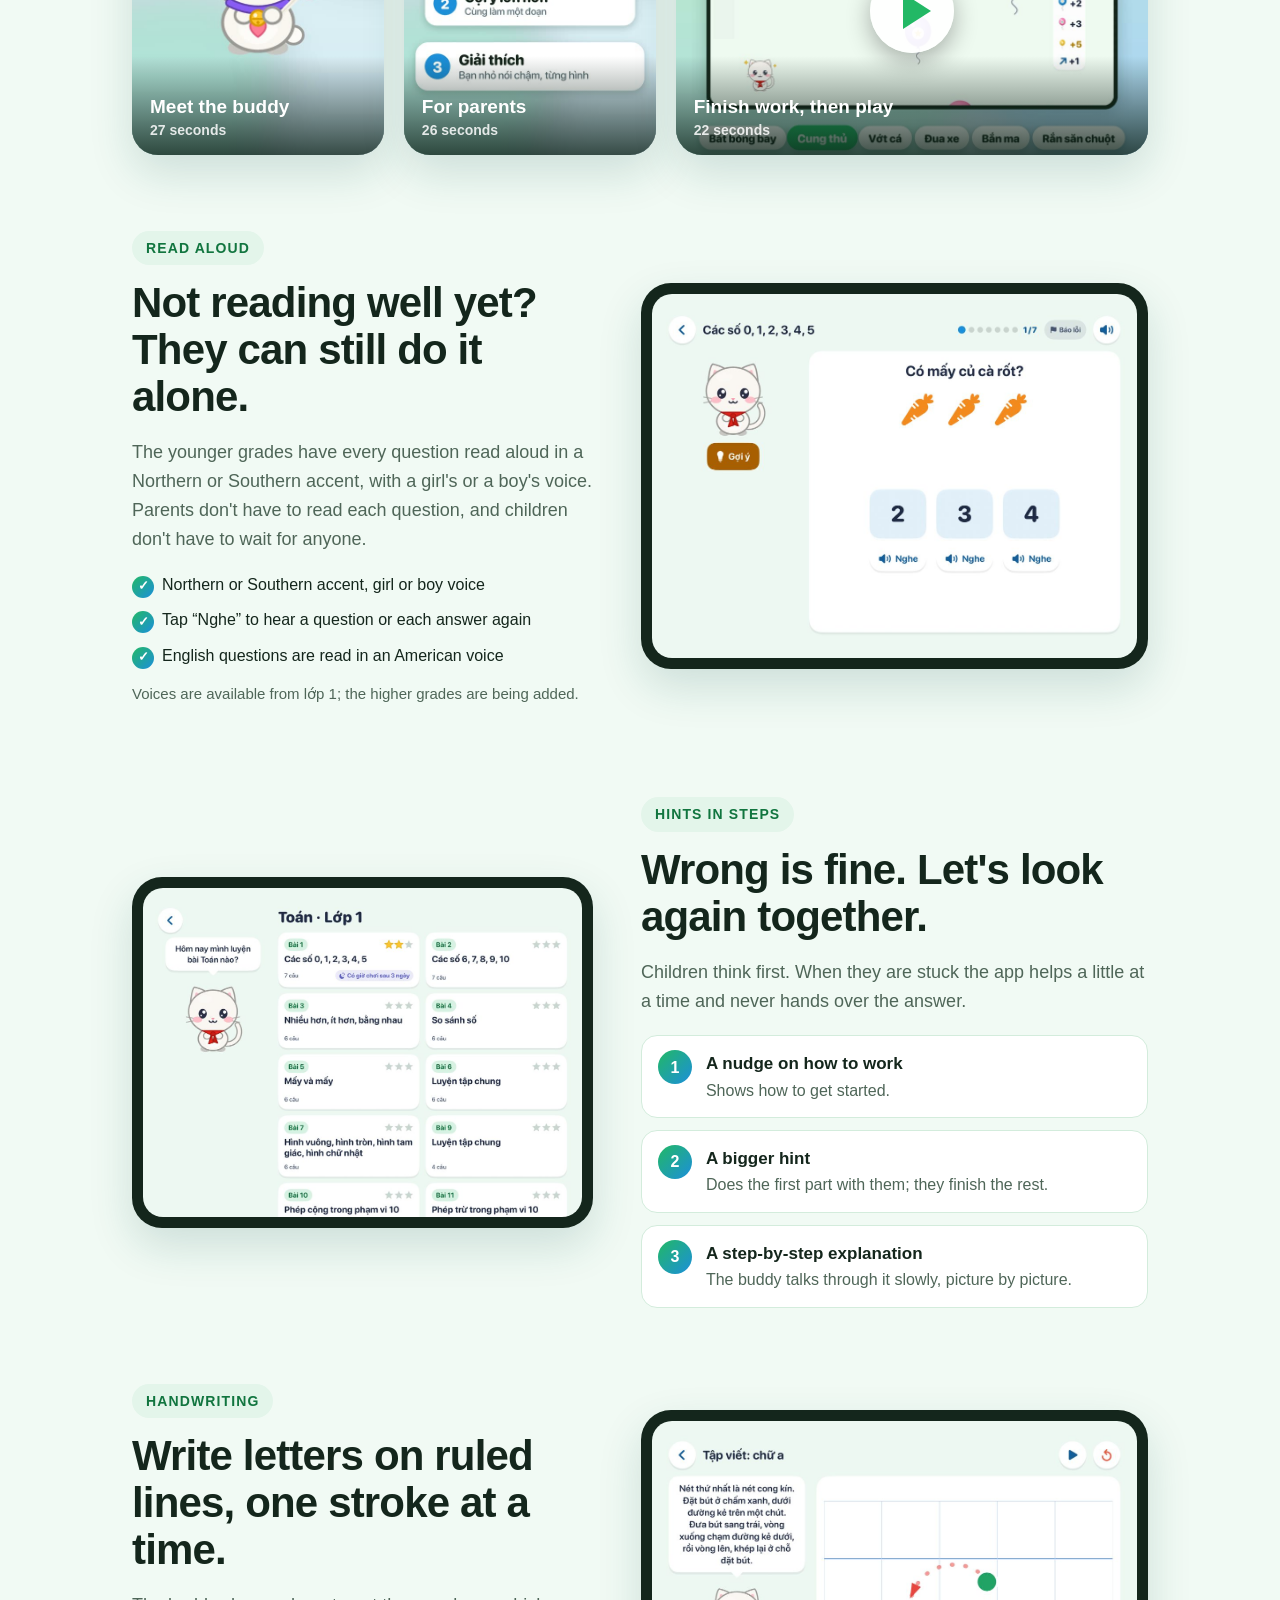
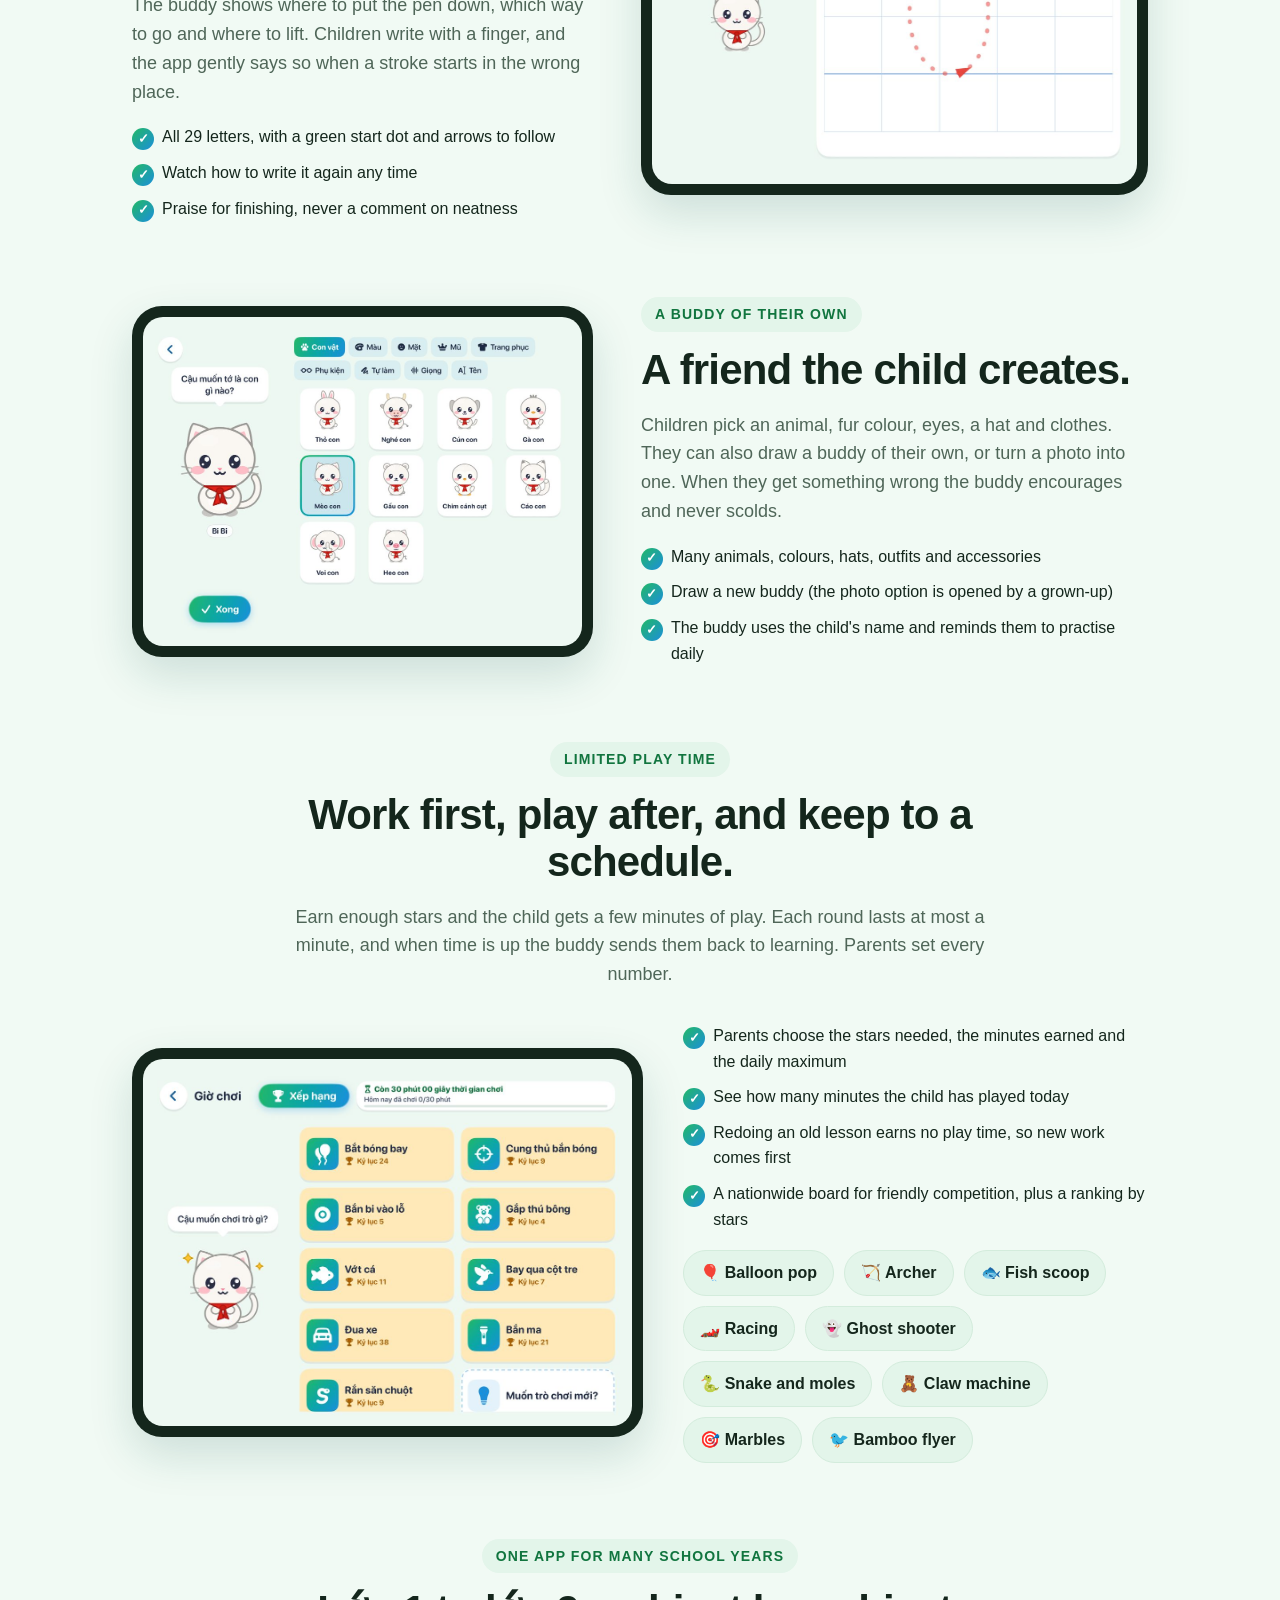
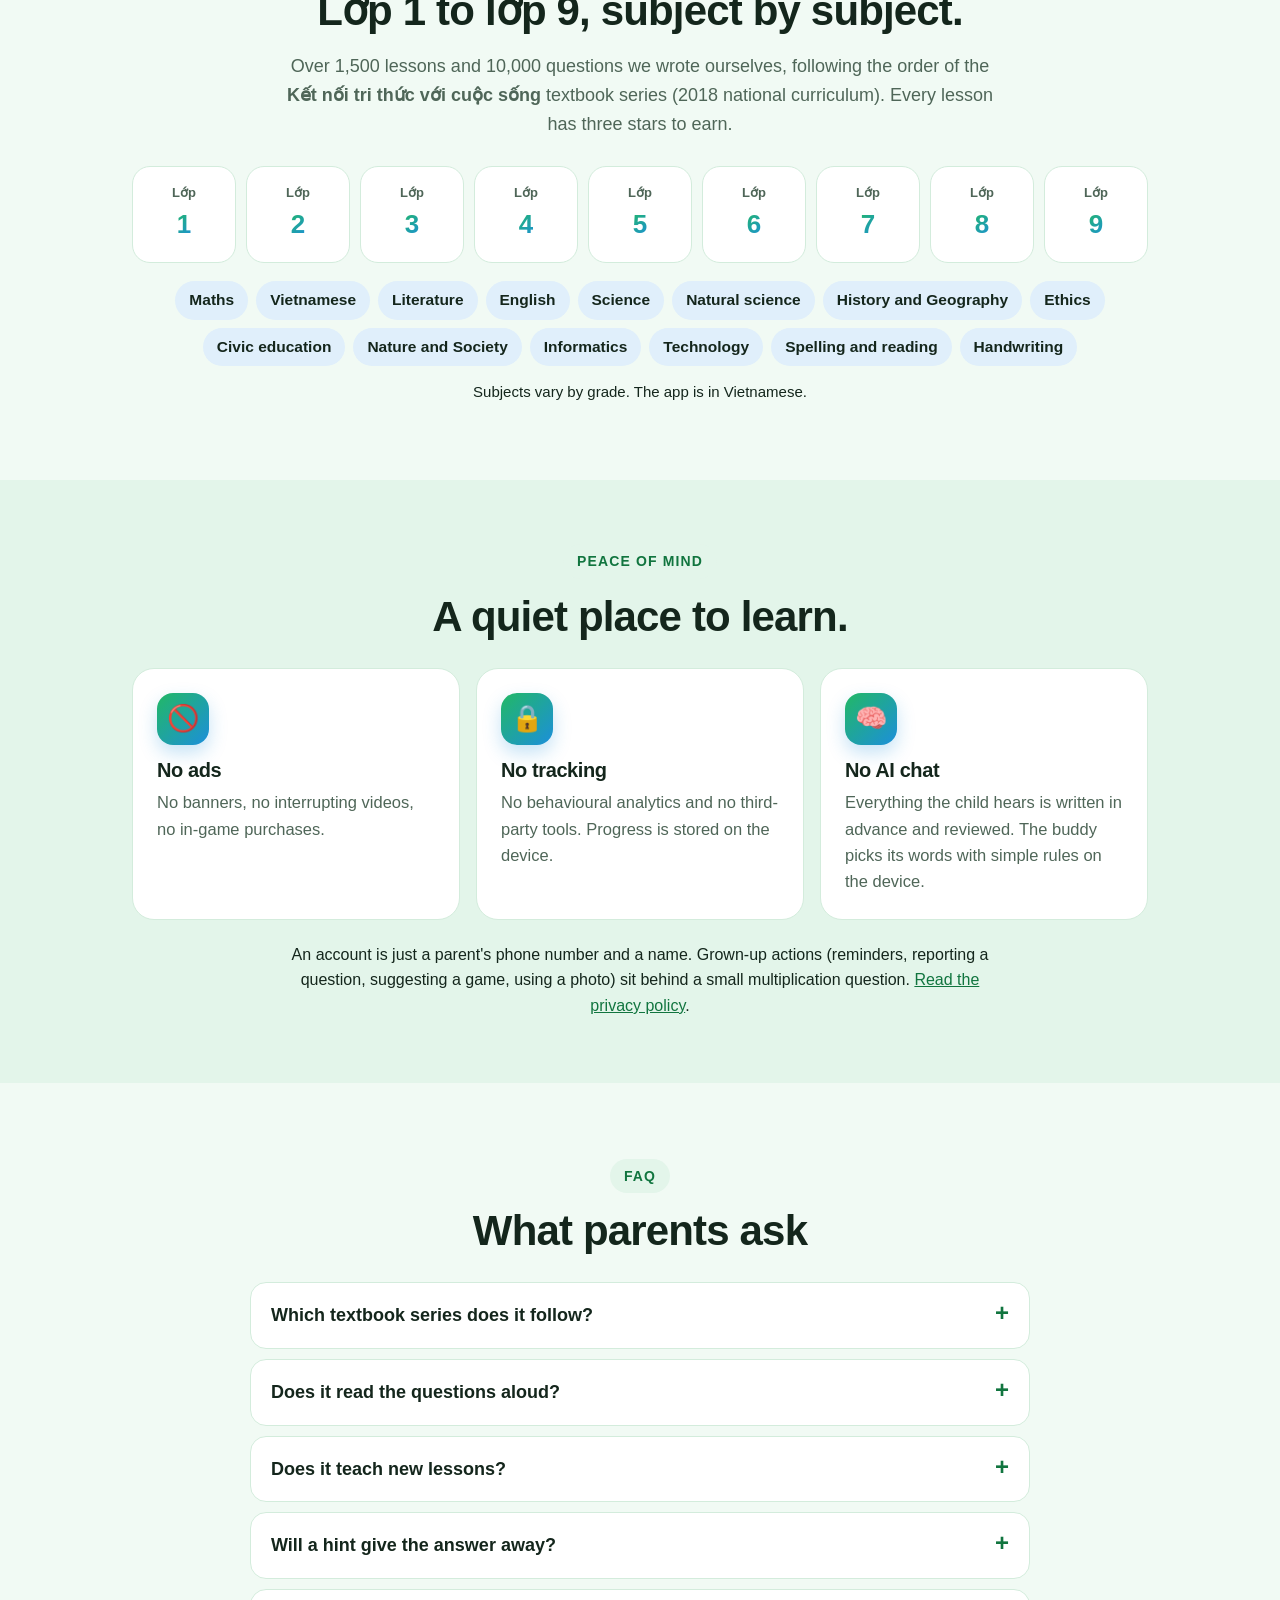
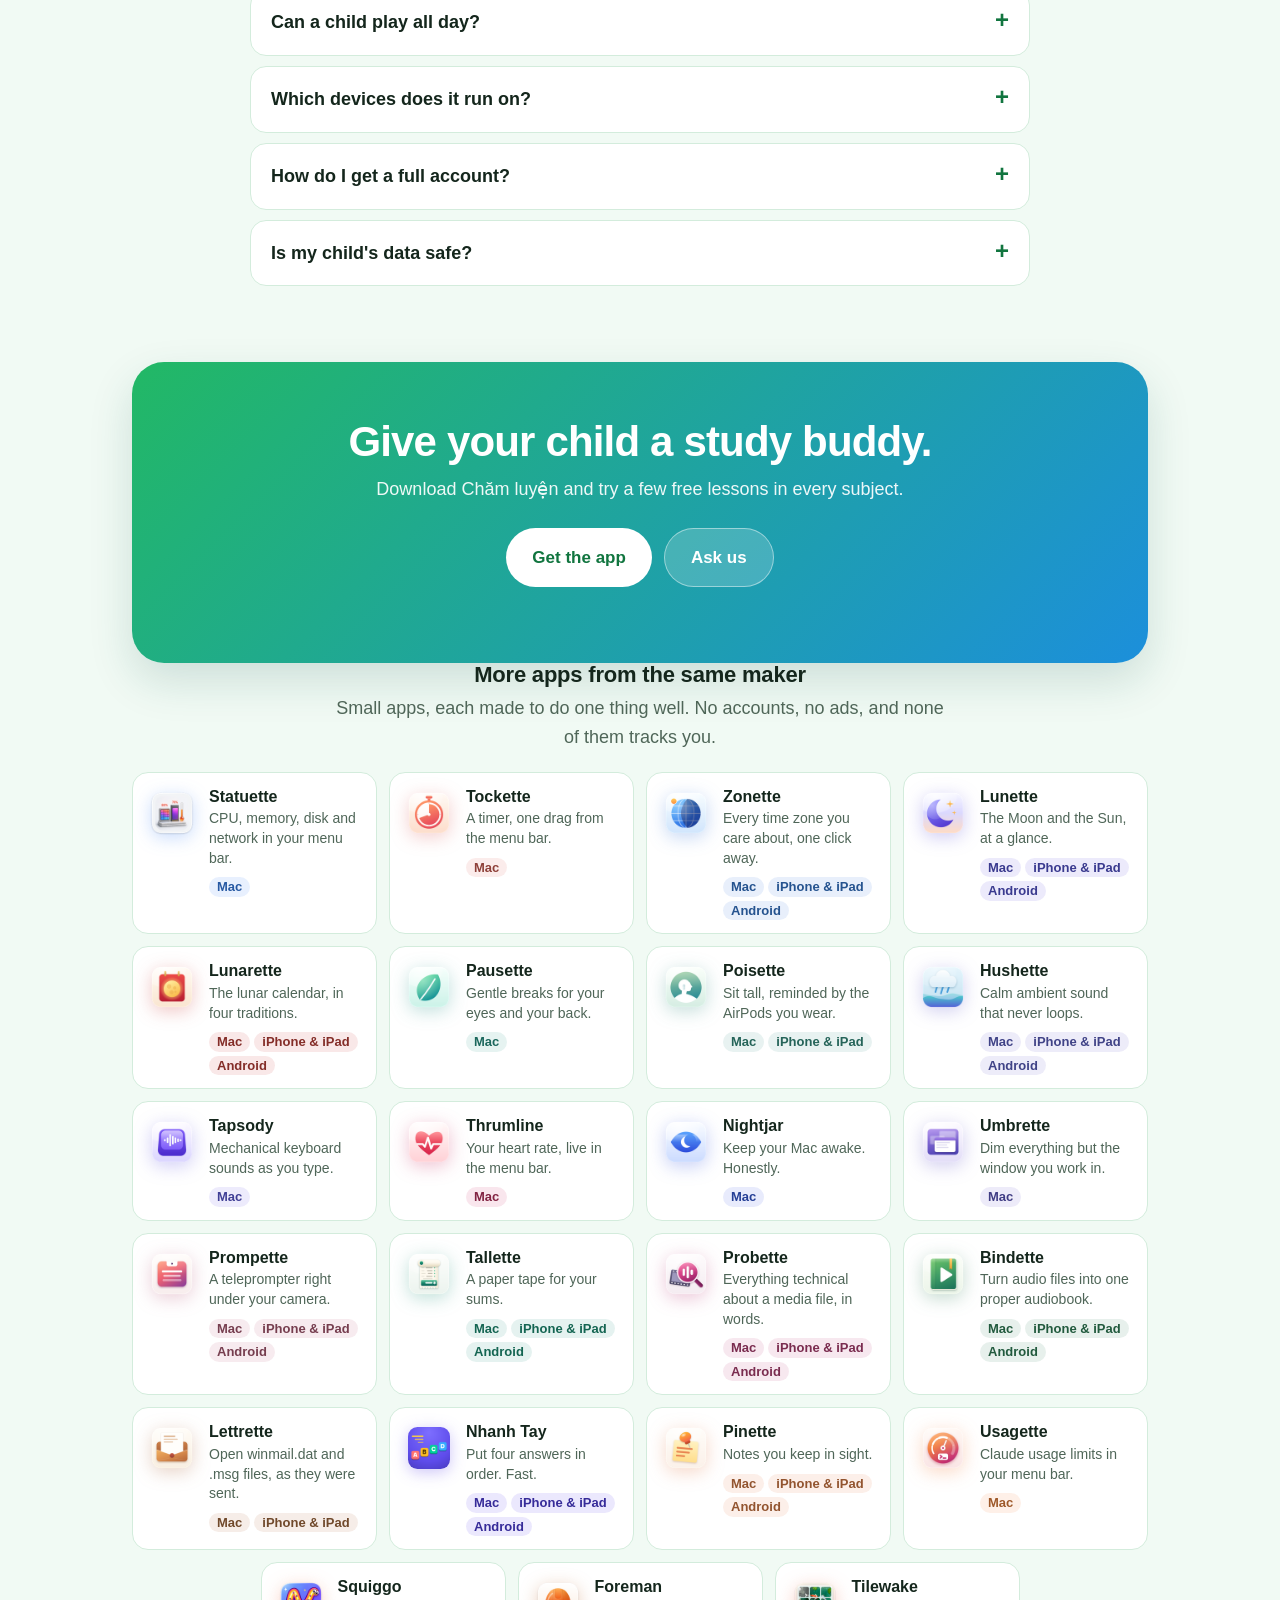
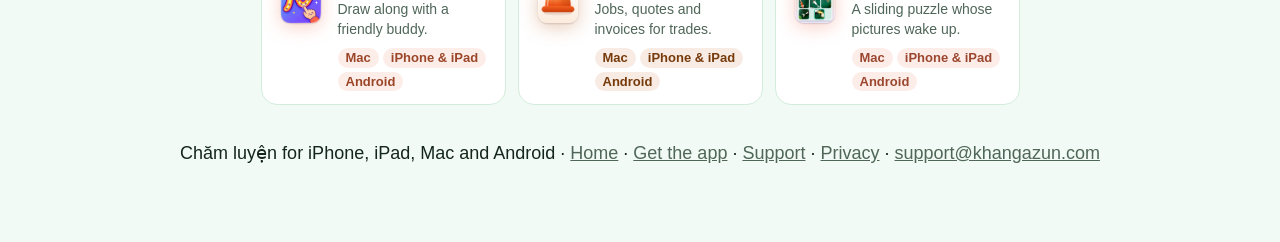
==== commit 4a8ce38f: "Home page: tap-to-play video section and hero video button (self-hosted, no third parties)" ====
--- a/index.html
+++ b/index.html
@@ -55,7 +55,7 @@
       <p class="lead">Chăm luyện sits next to your child while they practise: it reads questions aloud for the younger grades, gives hints in steps without ever giving the answer, and lets them play for a while once the work is done. Time-limited, ad-free.</p>
       <div class="btns">
         <a class="btn primary" href="download.html">Get the app</a>
-        <a class="btn ghost" href="#features">See how it works</a>
+        <a class="btn ghost" href="video/ban-nho.mp4" data-video data-title="Meet the buddy" data-poster="video/ban-nho.jpg" data-shape="tall">&#9654; Watch the 30-second video</a>
       </div>
       <ul class="trust">
         <li>No ads</li><li>No tracking</li><li>No AI chat</li><li>Free sample lessons in every subject</li>
@@ -82,6 +82,15 @@
     <div><b>1,500+</b><span>lessons</span></div>
     <div><b>10,000+</b><span>original questions</span></div>
     <div><b>0</b><span>ads, 0 trackers</span></div>
+  </div>
+</section>
+
+<section class="section wrap" id="xem-nhanh">
+  <div class="center"><span class="eyebrow">Quick look</span><h2>See Chăm luyện in action</h2><p>Three short videos, each under 30 seconds.</p></div>
+  <div class="videos">
+    <a class="vcard" href="video/ban-nho.mp4" data-video data-title="Meet the buddy" data-poster="video/ban-nho.jpg" data-shape="tall"><img src="video/ban-nho.jpg" alt="" width="540" height="960" loading="lazy"><span class="play"></span><span class="cap">Meet the buddy<small>27 seconds</small></span><span class="sr" style="position:absolute;left:-9999px">Watch video</span></a>
+    <a class="vcard" href="video/bo-me.mp4" data-video data-title="For parents" data-poster="video/bo-me.jpg" data-shape="tall"><img src="video/bo-me.jpg" alt="" width="540" height="960" loading="lazy"><span class="play"></span><span class="cap">For parents<small>26 seconds</small></span><span class="sr" style="position:absolute;left:-9999px">Watch video</span></a>
+    <a class="vcard wide" href="video/tro-choi.mp4" data-video data-title="Finish work, then play" data-poster="video/tro-choi.jpg" data-shape=""><img src="video/tro-choi.jpg" alt="" width="960" height="540" loading="lazy"><span class="play"></span><span class="cap">Finish work, then play<small>22 seconds</small></span><span class="sr" style="position:absolute;left:-9999px">Watch video</span></a>
   </div>
 </section>
 
@@ -267,6 +276,7 @@
 <footer>
 <p>Chăm luyện for iPhone, iPad, Mac and Android · <a href="./">Home</a> · <a href="download.html">Get the app</a> · <a href="support.html">Support</a> · <a href="privacy.html">Privacy</a> · <a href="mailto:support@khangazun.com?subject=Ch%C4%83m%20luy%E1%BB%87n%20support&body=What%20happened%3A%0A%0A%0AWhat%20I%20expected%20instead%3A%0A%0A%0ADetails%20that%20help%3A%0A-%20Device%20%28iPhone%2C%20iPad%2C%20Mac%20or%20Android%29%2C%20and%20its%20system%20version%3A%0A-%20Ch%C4%83m%20luy%E1%BB%87n%20version%3A%0A">support@khangazun.com</a></p>
 </footer>
+<script src="home.js" defer></script>
 </main>
 </body>
 </html>
--- a/home.css
+++ b/home.css
@@ -152,3 +152,28 @@
 
 .strip b.book { font-size: clamp(20px, 2.6vw, 28px); line-height: 1.15; padding-top: 6px; }
 .strip .wrap { align-items: start; }
+
+/* videos */
+.videos { display: grid; grid-template-columns: .8fr .8fr 1.5fr; gap: 20px; align-items: end; margin-top: 30px; }
+.vcard { display: block; position: relative; border-radius: 26px; overflow: hidden; box-shadow: var(--shadow); text-decoration: none; background: #14261c; }
+.vcard img { display: block; width: 100%; height: auto; transition: transform .3s; }
+.vcard:hover img { transform: scale(1.03); }
+.vcard .play { position: absolute; left: 50%; top: 46%; width: 84px; height: 84px; margin: -42px 0 0 -42px; border-radius: 50%;
+  background: rgba(255,255,255,.94); box-shadow: 0 8px 24px rgba(0,0,0,.3); }
+.vcard .play::after { content: ""; position: absolute; left: 33px; top: 24px; border-left: 28px solid var(--g1); border-top: 18px solid transparent; border-bottom: 18px solid transparent; }
+.vcard .cap { position: absolute; left: 0; right: 0; bottom: 0; padding: 40px 18px 16px; color: #fff; font-weight: 800; font-size: 19px; line-height: 1.2;
+  background: linear-gradient(to top, rgba(10,30,20,.78), transparent); }
+.vcard .cap small { display: block; font-weight: 600; font-size: 14px; opacity: .85; margin-top: 3px; }
+.vcard:focus-visible { outline: 4px solid var(--g2); outline-offset: 3px; }
+.vbox { position: fixed; inset: 0; z-index: 50; background: rgba(8, 20, 14, .86); display: grid; place-items: center; padding: 20px; }
+.vbox[hidden] { display: none; }
+.vbox video { max-width: 94vw; max-height: 88vh; border-radius: 18px; background: #000; }
+.vbox video.tall { height: min(88vh, 1280px); width: auto; aspect-ratio: 9 / 16; }
+.vclose { position: absolute; top: 14px; right: 14px; width: 52px; height: 52px; border-radius: 50%; border: 0; background: #fff; color: var(--ink, #14261c);
+  font-size: 34px; line-height: 1; cursor: pointer; }
+body.vopen { overflow: hidden; }
+@media (max-width: 860px) {
+  .videos { display: flex; overflow-x: auto; gap: 14px; scroll-snap-type: x mandatory; padding-bottom: 12px; margin-right: -22px; padding-right: 22px; }
+  .vcard { flex: none; scroll-snap-align: start; width: 62vw; max-width: 300px; }
+  .vcard.wide { width: 86vw; max-width: 520px; }
+}
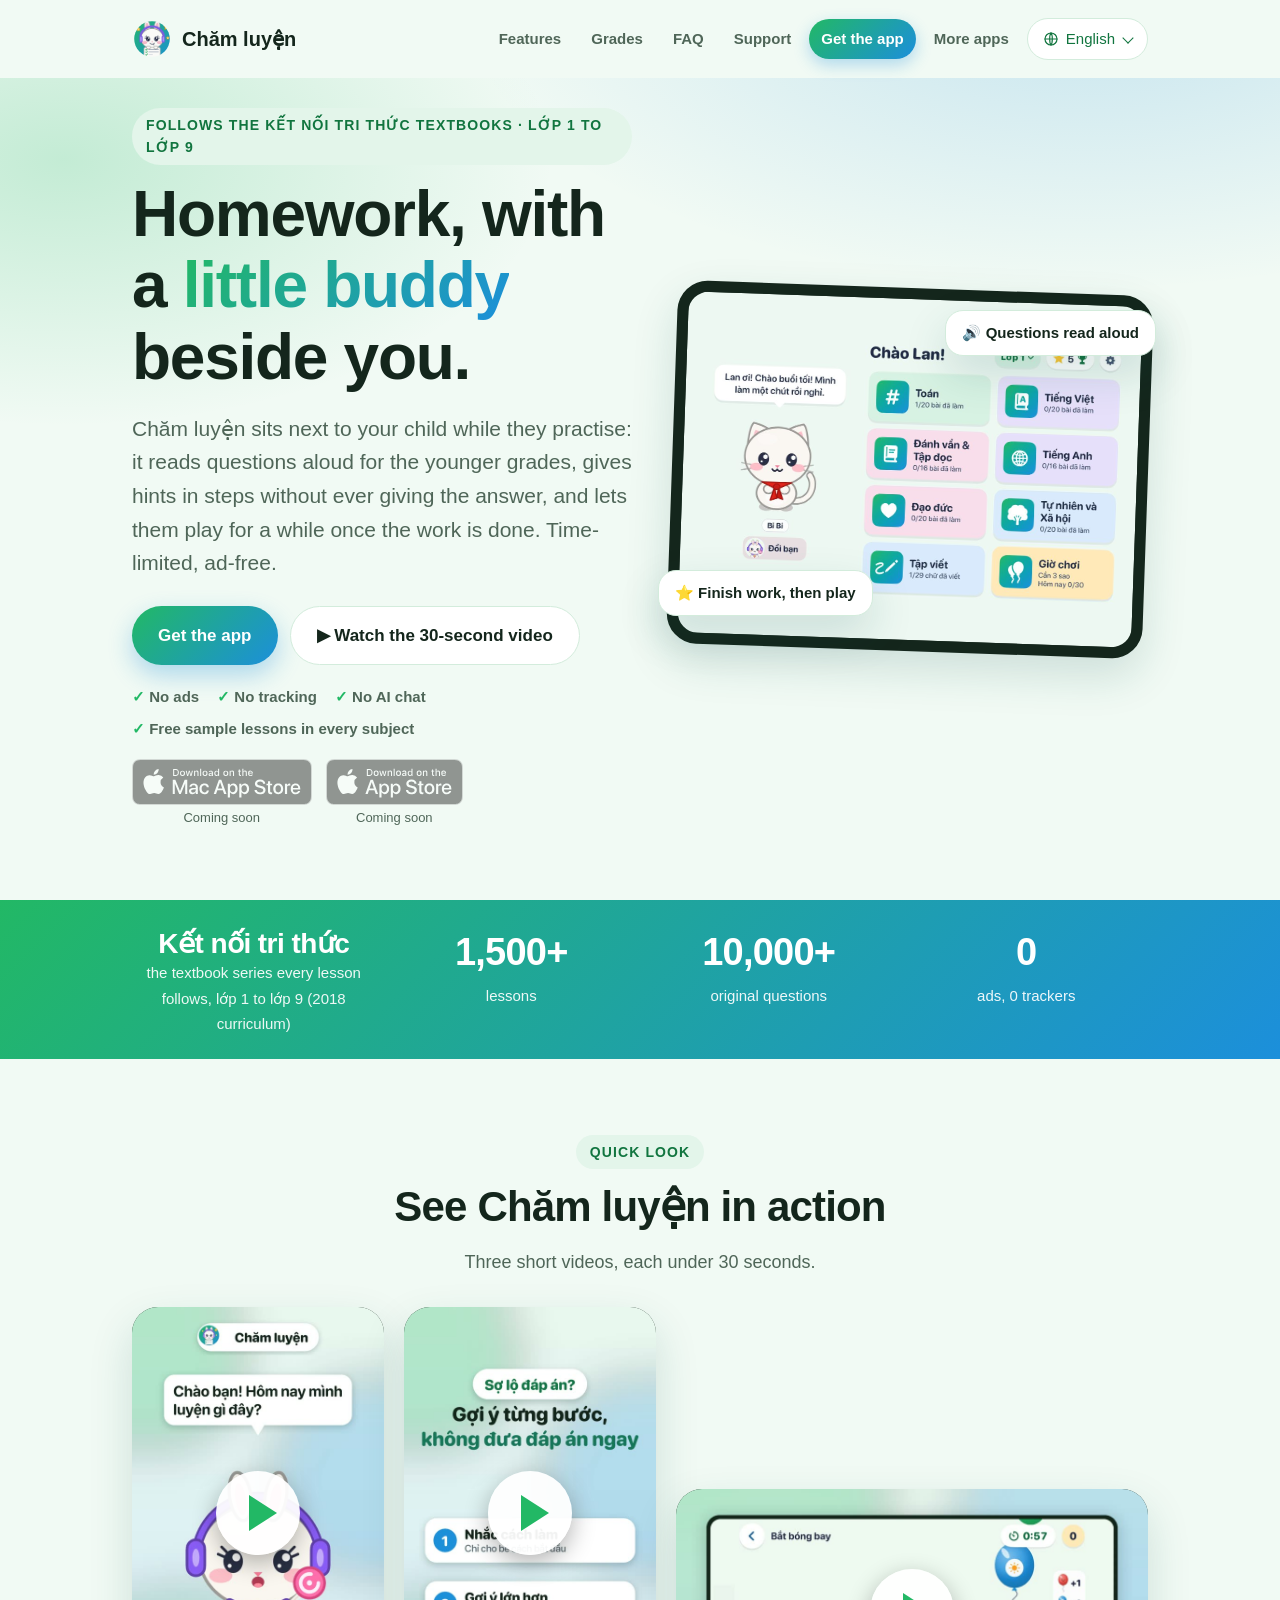
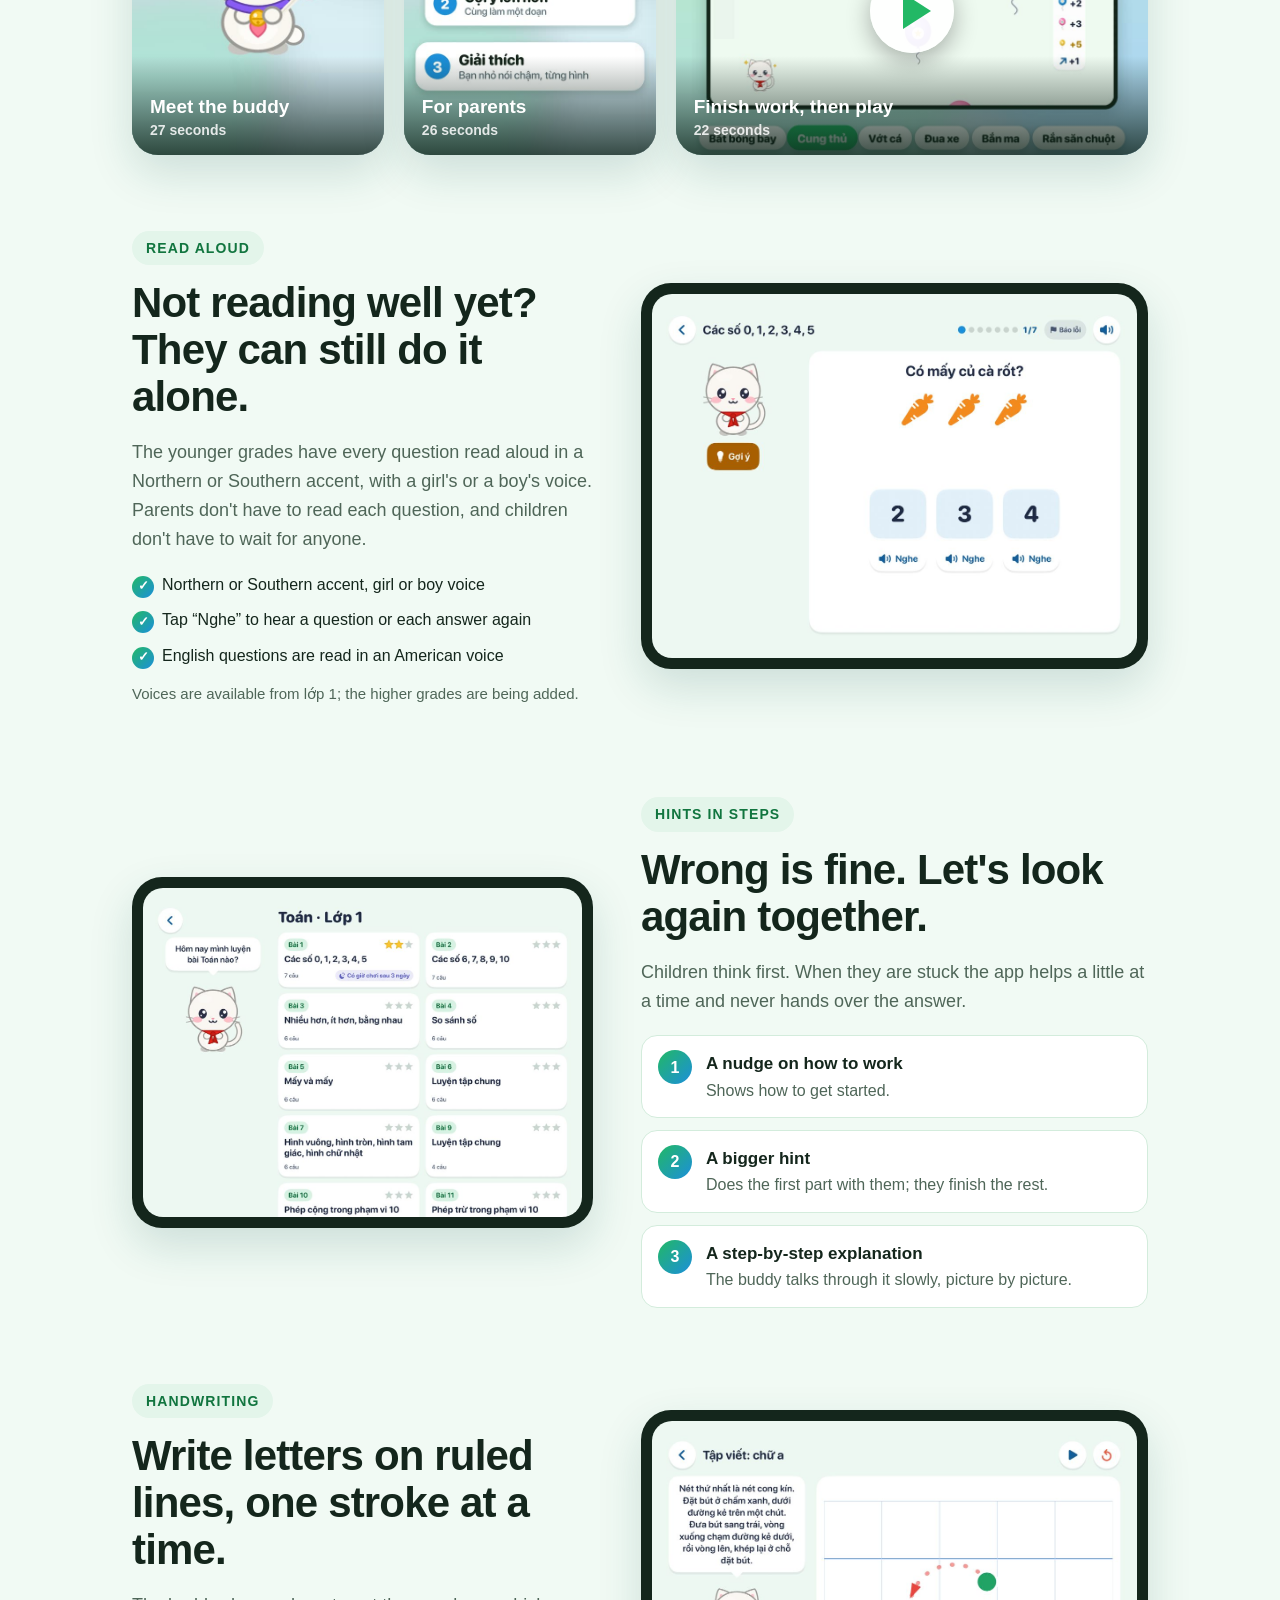
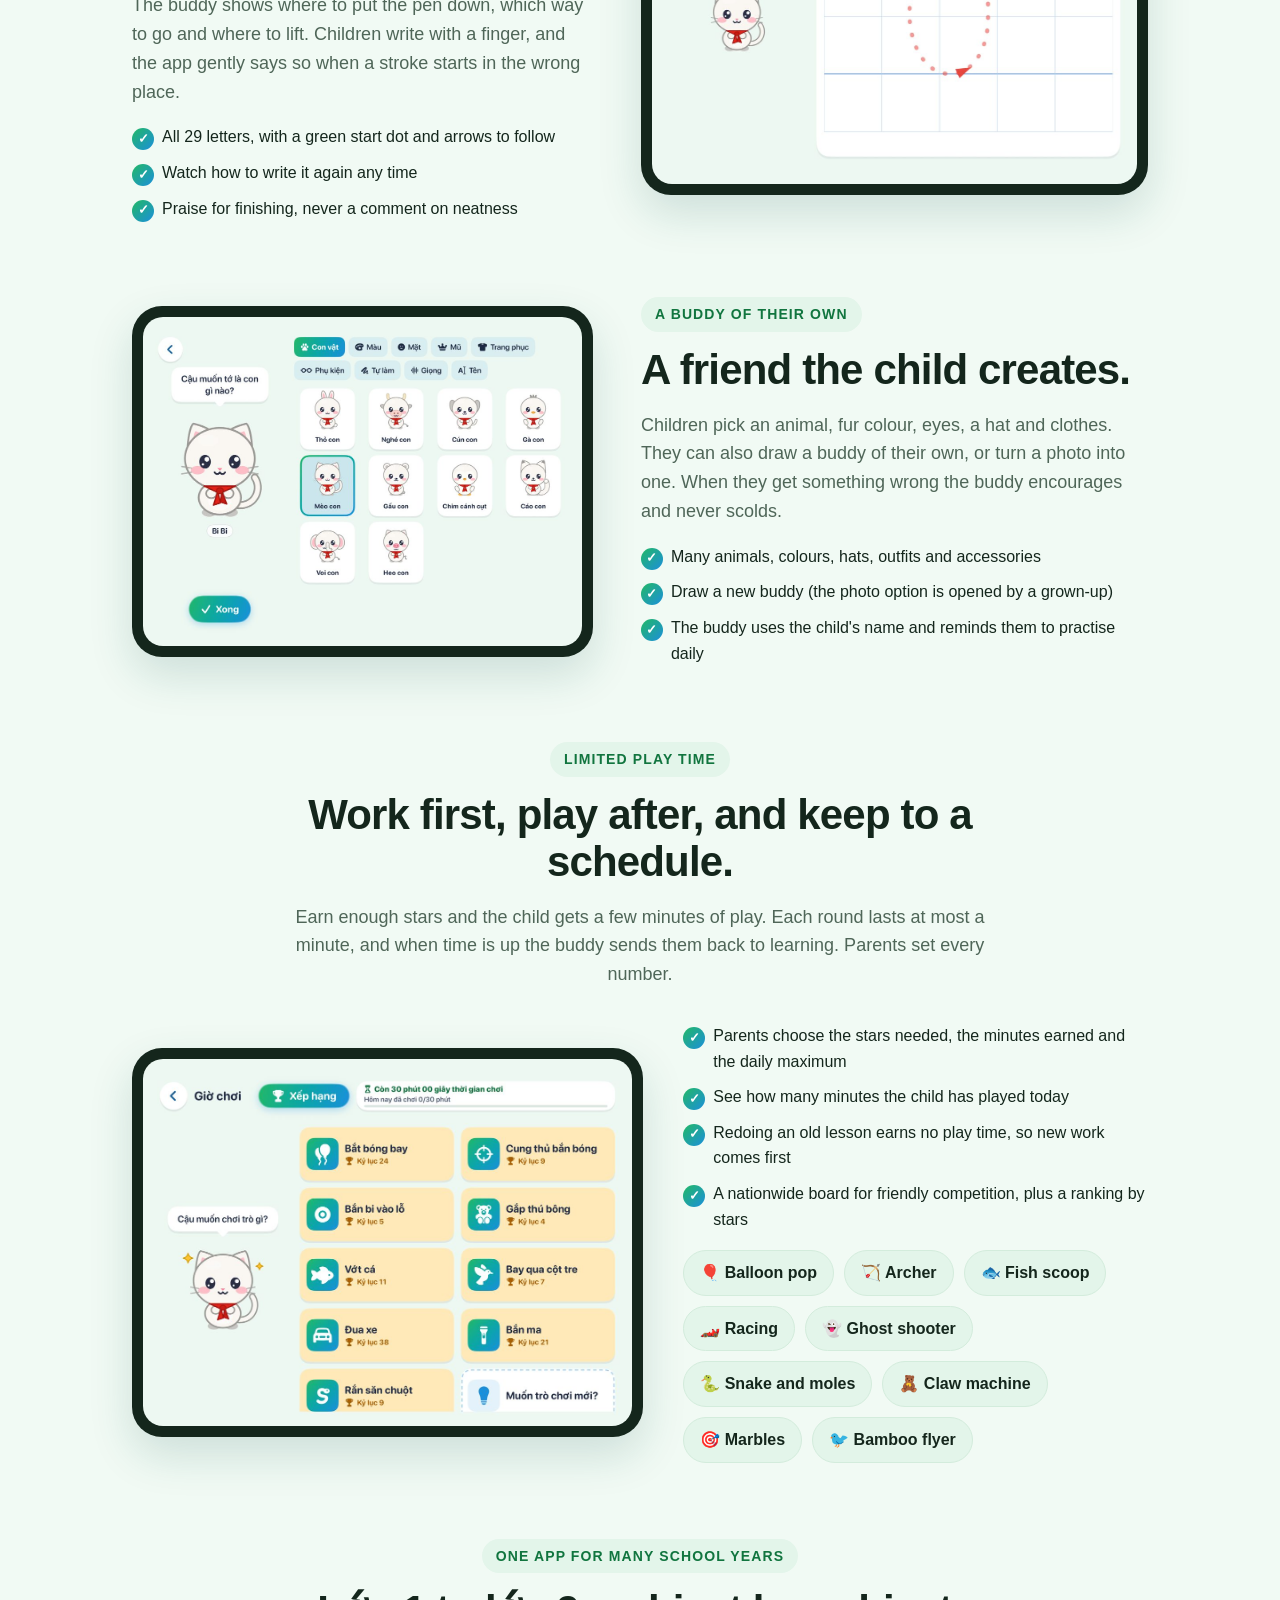
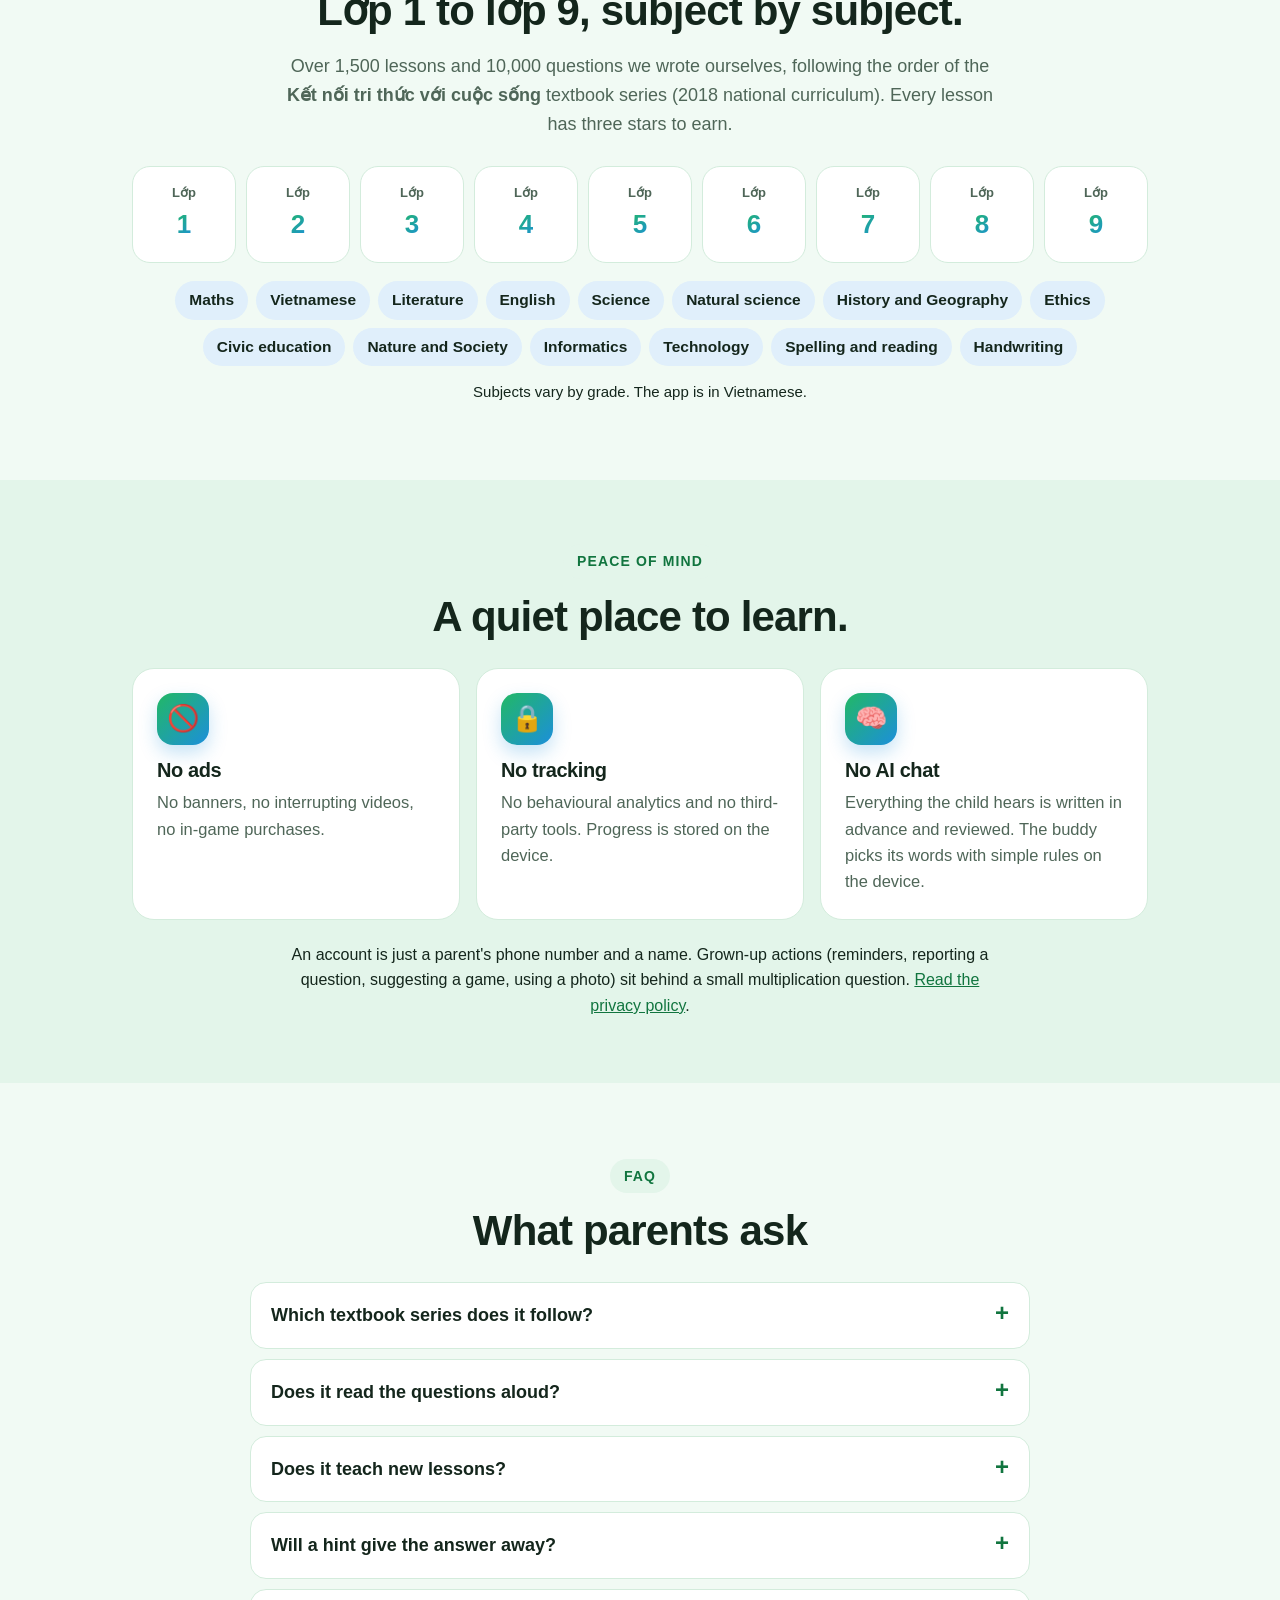
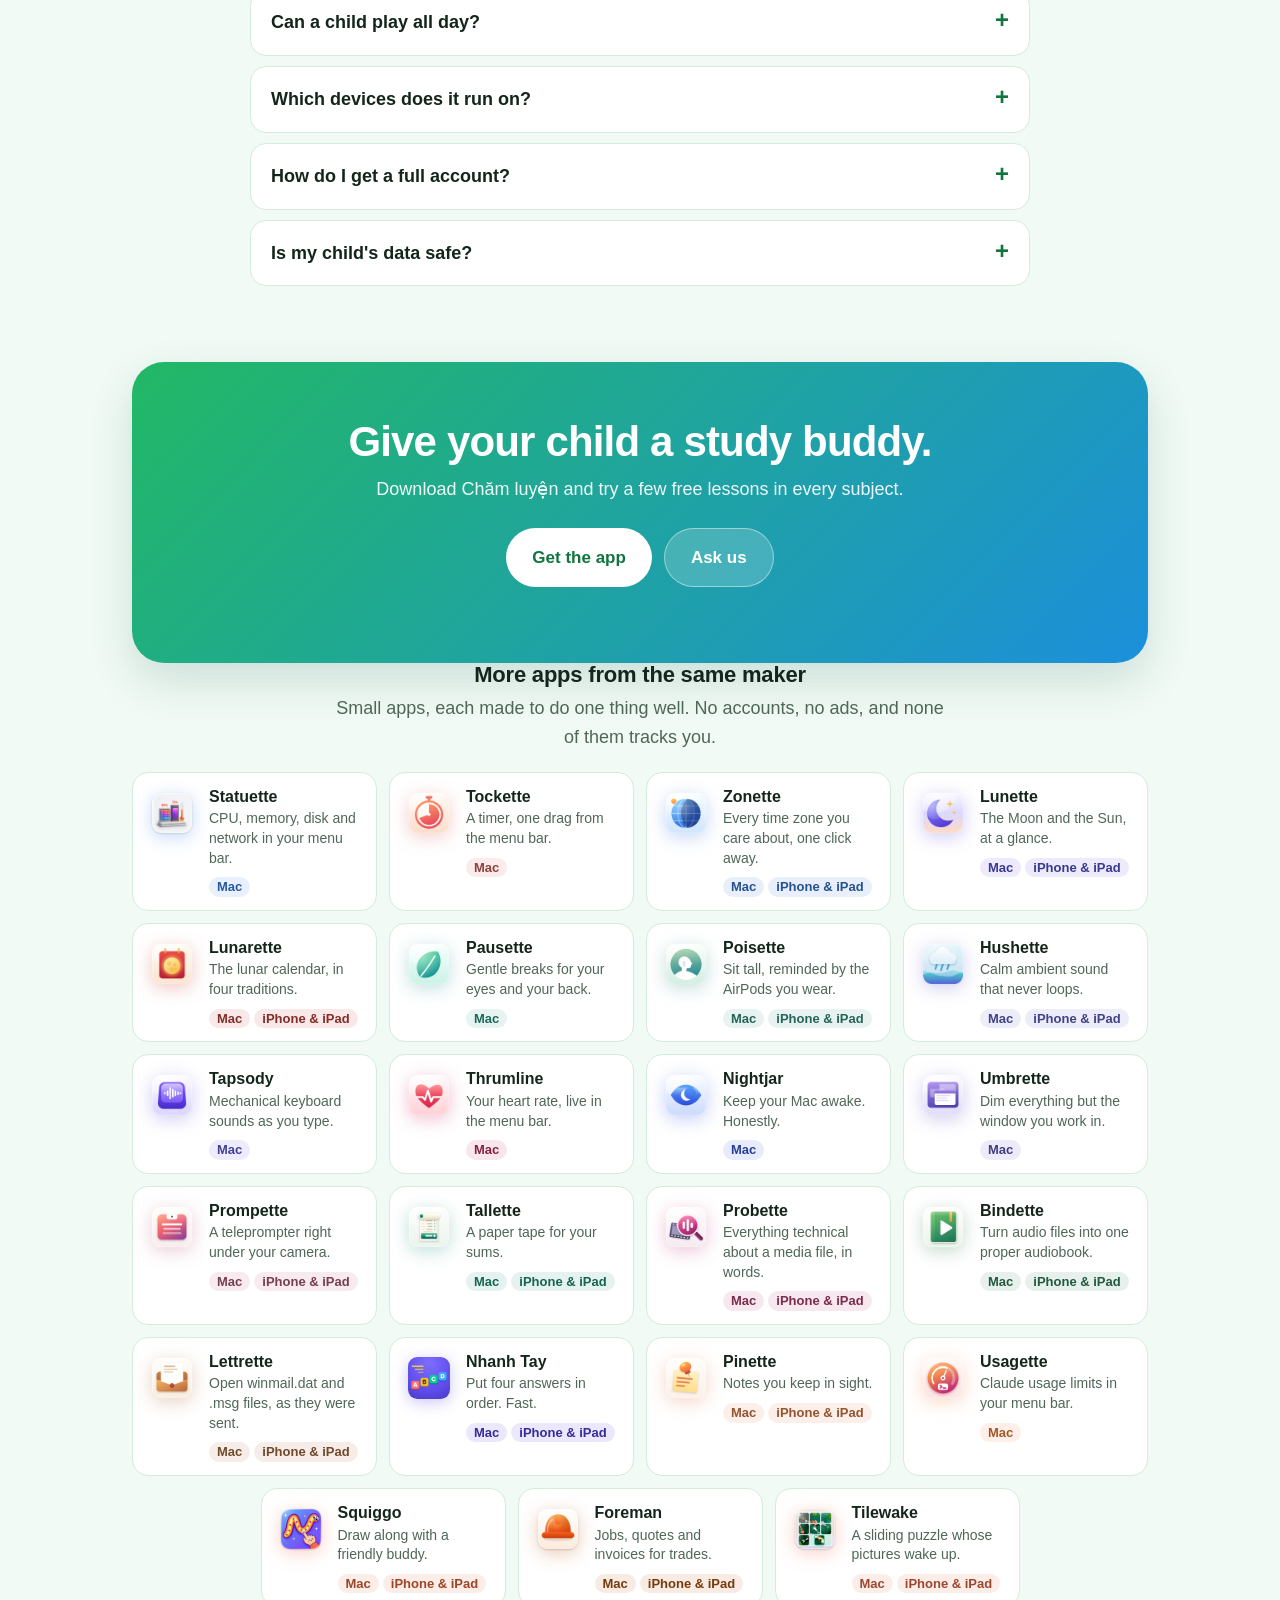
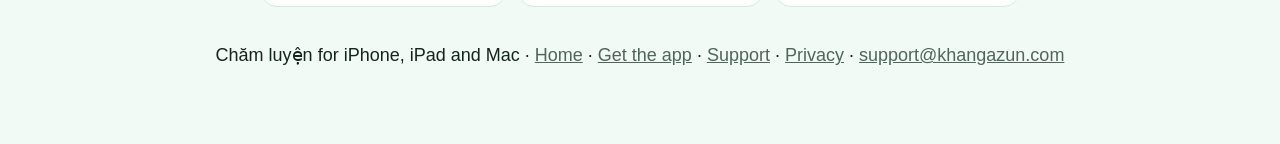
==== commit 4f6e8dc4: "Site: no Android mentions (App Review 2.3.10); sign-up and in-app plans in the support and privacy t" ====
--- a/index.html
+++ b/index.html
@@ -64,7 +64,6 @@
   <div class="family-stores">
     <span class="family-store soon" title="Coming soon"><img src="family/badges/download-on-the-mac-app-store.svg" alt="Download on the Mac App Store: Coming soon" height="46"><span class="family-soon">Coming soon</span></span>
     <span class="family-store soon" title="Coming soon"><img src="family/badges/download-on-the-app-store.svg" alt="Download on the App Store for iPhone and iPad: Coming soon" height="46"><span class="family-soon">Coming soon</span></span>
-    <span class="family-store soon" title="Coming soon"><img src="family/badges/google-play-badge.png" alt="Get it on Google Play: Coming soon" height="46"><span class="family-soon">Coming soon</span></span>
   </div>
   <!-- /family:stores -->
     </div>
@@ -225,7 +224,7 @@
     <details><summary>Does it teach new lessons?</summary><p>No. Chăm luyện is where children practise and take short tests for each grade's subjects. It sits beside them while they work, like a patient older friend.</p></details>
     <details><summary>Will a hint give the answer away?</summary><p>No. Hints go in steps: how to work, then a bigger hint, then an explanation. The app never gives the answer straight away.</p></details>
     <details><summary>Can a child play all day?</summary><p>No. They must earn stars to get play time, and parents set the daily maximum.</p></details>
-    <details><summary>Which devices does it run on?</summary><p>iPhone and iPad (iOS 17 or later), Mac (macOS 14 or later) and Android (8.0 or later), with one account for all. See <a href="download.html">Get the app</a> for which stores are live.</p></details>
+    <details><summary>Which devices does it run on?</summary><p>iPhone and iPad (iOS 17 or later) and Mac (macOS 14 or later), with one account for both. See <a href="download.html">Get the app</a> for which stores are live.</p></details>
     <details><summary>How do I get a full account?</summary><p>Every subject has a few free sample lessons. For full access, contact us through the <a href="support.html">Support</a> page.</p></details>
     <details><summary>Is my child's data safe?</summary><p>The app has no ads or tracking. Without an account, nothing about the child leaves the device. Details are in the <a href="privacy.html">privacy policy</a>.</p></details>
   </div>
@@ -249,32 +248,32 @@
   <ul class="family-grid">
     <li><a class="family-app" href="https://statuette.khangazun.com/" style="--app: #3379f5"><img src="family/icons/statuette.png" alt="" width="50" height="50" loading="lazy"><span class="family-text"><span class="family-name">Statuette</span><span class="family-tag">CPU, memory, disk and network in your menu bar.</span><span class="family-platforms"><span>Mac</span></span></span></a></li>
     <li><a class="family-app" href="https://tockette.khangazun.com/" style="--app: #d9504a"><img src="family/icons/tockette.png" alt="" width="50" height="50" loading="lazy"><span class="family-text"><span class="family-name">Tockette</span><span class="family-tag">A timer, one drag from the menu bar.</span><span class="family-platforms"><span>Mac</span></span></span></a></li>
-    <li><a class="family-app" href="https://zonette.khangazun.com/" style="--app: #2f6fd6"><img src="family/icons/zonette.png" alt="" width="50" height="50" loading="lazy"><span class="family-text"><span class="family-name">Zonette</span><span class="family-tag">Every time zone you care about, one click away.</span><span class="family-platforms"><span>Mac</span><span>iPhone &amp; iPad</span><span>Android</span></span></span></a></li>
-    <li><a class="family-app" href="https://lunette.khangazun.com/" style="--app: #5146d6"><img src="family/icons/lunette.png" alt="" width="50" height="50" loading="lazy"><span class="family-text"><span class="family-name">Lunette</span><span class="family-tag">The Moon and the Sun, at a glance.</span><span class="family-platforms"><span>Mac</span><span>iPhone &amp; iPad</span><span>Android</span></span></span></a></li>
-    <li><a class="family-app" href="https://lunarette.khangazun.com/" style="--app: #c8322f"><img src="family/icons/lunarette.png" alt="" width="50" height="50" loading="lazy"><span class="family-text"><span class="family-name">Lunarette</span><span class="family-tag">The lunar calendar, in four traditions.</span><span class="family-platforms"><span>Mac</span><span>iPhone &amp; iPad</span><span>Android</span></span></span></a></li>
+    <li><a class="family-app" href="https://zonette.khangazun.com/" style="--app: #2f6fd6"><img src="family/icons/zonette.png" alt="" width="50" height="50" loading="lazy"><span class="family-text"><span class="family-name">Zonette</span><span class="family-tag">Every time zone you care about, one click away.</span><span class="family-platforms"><span>Mac</span><span>iPhone &amp; iPad</span></span></span></a></li>
+    <li><a class="family-app" href="https://lunette.khangazun.com/" style="--app: #5146d6"><img src="family/icons/lunette.png" alt="" width="50" height="50" loading="lazy"><span class="family-text"><span class="family-name">Lunette</span><span class="family-tag">The Moon and the Sun, at a glance.</span><span class="family-platforms"><span>Mac</span><span>iPhone &amp; iPad</span></span></span></a></li>
+    <li><a class="family-app" href="https://lunarette.khangazun.com/" style="--app: #c8322f"><img src="family/icons/lunarette.png" alt="" width="50" height="50" loading="lazy"><span class="family-text"><span class="family-name">Lunarette</span><span class="family-tag">The lunar calendar, in four traditions.</span><span class="family-platforms"><span>Mac</span><span>iPhone &amp; iPad</span></span></span></a></li>
     <li><a class="family-app" href="https://pausette.khangazun.com/" style="--app: #1f8f84"><img src="family/icons/pausette.png" alt="" width="50" height="50" loading="lazy"><span class="family-text"><span class="family-name">Pausette</span><span class="family-tag">Gentle breaks for your eyes and your back.</span><span class="family-platforms"><span>Mac</span></span></span></a></li>
     <li><a class="family-app" href="https://poisette.khangazun.com/" style="--app: #2f8a7e"><img src="family/icons/poisette.png" alt="" width="50" height="50" loading="lazy"><span class="family-text"><span class="family-name">Poisette</span><span class="family-tag">Sit tall, reminded by the AirPods you wear.</span><span class="family-platforms"><span>Mac</span><span>iPhone &amp; iPad</span></span></span></a></li>
-    <li><a class="family-app" href="https://hushette.khangazun.com/" style="--app: #5b54c9"><img src="family/icons/hushette.png" alt="" width="50" height="50" loading="lazy"><span class="family-text"><span class="family-name">Hushette</span><span class="family-tag">Calm ambient sound that never loops.</span><span class="family-platforms"><span>Mac</span><span>iPhone &amp; iPad</span><span>Android</span></span></span></a></li>
+    <li><a class="family-app" href="https://hushette.khangazun.com/" style="--app: #5b54c9"><img src="family/icons/hushette.png" alt="" width="50" height="50" loading="lazy"><span class="family-text"><span class="family-name">Hushette</span><span class="family-tag">Calm ambient sound that never loops.</span><span class="family-platforms"><span>Mac</span><span>iPhone &amp; iPad</span></span></span></a></li>
     <li><a class="family-app" href="https://tapsody.khangazun.com/" style="--app: #5b4fe0"><img src="family/icons/tapsody.png" alt="" width="50" height="50" loading="lazy"><span class="family-text"><span class="family-name">Tapsody</span><span class="family-tag">Mechanical keyboard sounds as you type.</span><span class="family-platforms"><span>Mac</span></span></span></a></li>
     <li><a class="family-app" href="https://thrumline.khangazun.com/" style="--app: #c5215a"><img src="family/icons/thrumline.png" alt="" width="50" height="50" loading="lazy"><span class="family-text"><span class="family-name">Thrumline</span><span class="family-tag">Your heart rate, live in the menu bar.</span><span class="family-platforms"><span>Mac</span></span></span></a></li>
     <li><a class="family-app" href="https://nightjar.khangazun.com/" style="--app: #2f4fe0"><img src="family/icons/nightjar.png" alt="" width="50" height="50" loading="lazy"><span class="family-text"><span class="family-name">Nightjar</span><span class="family-tag">Keep your Mac awake. Honestly.</span><span class="family-platforms"><span>Mac</span></span></span></a></li>
     <li><a class="family-app" href="https://umbrette.khangazun.com/" style="--app: #5b4bc4"><img src="family/icons/umbrette.png" alt="" width="50" height="50" loading="lazy"><span class="family-text"><span class="family-name">Umbrette</span><span class="family-tag">Dim everything but the window you work in.</span><span class="family-platforms"><span>Mac</span></span></span></a></li>
-    <li><a class="family-app" href="https://prompette.khangazun.com/" style="--app: #b24d6e"><img src="family/icons/prompette.png" alt="" width="50" height="50" loading="lazy"><span class="family-text"><span class="family-name">Prompette</span><span class="family-tag">A teleprompter right under your camera.</span><span class="family-platforms"><span>Mac</span><span>iPhone &amp; iPad</span><span>Android</span></span></span></a></li>
-    <li><a class="family-app" href="https://tallette.khangazun.com/" style="--app: #148c73"><img src="family/icons/tallette.png" alt="" width="50" height="50" loading="lazy"><span class="family-text"><span class="family-name">Tallette</span><span class="family-tag">A paper tape for your sums.</span><span class="family-platforms"><span>Mac</span><span>iPhone &amp; iPad</span><span>Android</span></span></span></a></li>
-    <li><a class="family-app" href="https://probette.khangazun.com/" style="--app: #b8306f"><img src="family/icons/probette.png" alt="" width="50" height="50" loading="lazy"><span class="family-text"><span class="family-name">Probette</span><span class="family-tag">Everything technical about a media file, in words.</span><span class="family-platforms"><span>Mac</span><span>iPhone &amp; iPad</span><span>Android</span></span></span></a></li>
-    <li><a class="family-app" href="https://bindette.khangazun.com/" style="--app: #2b7a53"><img src="family/icons/bindette.png" alt="" width="50" height="50" loading="lazy"><span class="family-text"><span class="family-name">Bindette</span><span class="family-tag">Turn audio files into one proper audiobook.</span><span class="family-platforms"><span>Mac</span><span>iPhone &amp; iPad</span><span>Android</span></span></span></a></li>
+    <li><a class="family-app" href="https://prompette.khangazun.com/" style="--app: #b24d6e"><img src="family/icons/prompette.png" alt="" width="50" height="50" loading="lazy"><span class="family-text"><span class="family-name">Prompette</span><span class="family-tag">A teleprompter right under your camera.</span><span class="family-platforms"><span>Mac</span><span>iPhone &amp; iPad</span></span></span></a></li>
+    <li><a class="family-app" href="https://tallette.khangazun.com/" style="--app: #148c73"><img src="family/icons/tallette.png" alt="" width="50" height="50" loading="lazy"><span class="family-text"><span class="family-name">Tallette</span><span class="family-tag">A paper tape for your sums.</span><span class="family-platforms"><span>Mac</span><span>iPhone &amp; iPad</span></span></span></a></li>
+    <li><a class="family-app" href="https://probette.khangazun.com/" style="--app: #b8306f"><img src="family/icons/probette.png" alt="" width="50" height="50" loading="lazy"><span class="family-text"><span class="family-name">Probette</span><span class="family-tag">Everything technical about a media file, in words.</span><span class="family-platforms"><span>Mac</span><span>iPhone &amp; iPad</span></span></span></a></li>
+    <li><a class="family-app" href="https://bindette.khangazun.com/" style="--app: #2b7a53"><img src="family/icons/bindette.png" alt="" width="50" height="50" loading="lazy"><span class="family-text"><span class="family-name">Bindette</span><span class="family-tag">Turn audio files into one proper audiobook.</span><span class="family-platforms"><span>Mac</span><span>iPhone &amp; iPad</span></span></span></a></li>
     <li><a class="family-app" href="https://lettrette.khangazun.com/" style="--app: #a85f34"><img src="family/icons/lettrette.png" alt="" width="50" height="50" loading="lazy"><span class="family-text"><span class="family-name">Lettrette</span><span class="family-tag">Open winmail.dat and .msg files, as they were sent.</span><span class="family-platforms"><span>Mac</span><span>iPhone &amp; iPad</span></span></span></a></li>
-    <li><a class="family-app" href="https://nhanhtay.khangazun.com/" style="--app: #4b2ee6"><img src="family/icons/nhanhtay.png" alt="" width="50" height="50" loading="lazy" class="round"><span class="family-text"><span class="family-name">Nhanh Tay</span><span class="family-tag">Put four answers in order. Fast.</span><span class="family-platforms"><span>Mac</span><span>iPhone &amp; iPad</span><span>Android</span></span></span></a></li>
-    <li><a class="family-app" href="https://pinette.khangazun.com/" style="--app: #e0703a"><img src="family/icons/pinette.png" alt="" width="50" height="50" loading="lazy"><span class="family-text"><span class="family-name">Pinette</span><span class="family-tag">Notes you keep in sight.</span><span class="family-platforms"><span>Mac</span><span>iPhone &amp; iPad</span><span>Android</span></span></span></a></li>
+    <li><a class="family-app" href="https://nhanhtay.khangazun.com/" style="--app: #4b2ee6"><img src="family/icons/nhanhtay.png" alt="" width="50" height="50" loading="lazy" class="round"><span class="family-text"><span class="family-name">Nhanh Tay</span><span class="family-tag">Put four answers in order. Fast.</span><span class="family-platforms"><span>Mac</span><span>iPhone &amp; iPad</span></span></span></a></li>
+    <li><a class="family-app" href="https://pinette.khangazun.com/" style="--app: #e0703a"><img src="family/icons/pinette.png" alt="" width="50" height="50" loading="lazy"><span class="family-text"><span class="family-name">Pinette</span><span class="family-tag">Notes you keep in sight.</span><span class="family-platforms"><span>Mac</span><span>iPhone &amp; iPad</span></span></span></a></li>
     <li><a class="family-app" href="https://usagette.khangazun.com/" style="--app: #f27833"><img src="family/icons/usagette.png" alt="" width="50" height="50" loading="lazy"><span class="family-text"><span class="family-name">Usagette</span><span class="family-tag">Claude usage limits in your menu bar.</span><span class="family-platforms"><span>Mac</span></span></span></a></li>
-    <li><a class="family-app" href="https://squiggo.khangazun.com/" style="--app: #EE5A2F"><img src="family/icons/squiggo.png" alt="" width="50" height="50" loading="lazy"><span class="family-text"><span class="family-name">Squiggo</span><span class="family-tag">Draw along with a friendly buddy.</span><span class="family-platforms"><span>Mac</span><span>iPhone &amp; iPad</span><span>Android</span></span></span></a></li>
-    <li><a class="family-app" href="https://foreman.khangazun.com/" style="--app: #b34700"><img src="family/icons/foreman.png" alt="" width="50" height="50" loading="lazy"><span class="family-text"><span class="family-name">Foreman</span><span class="family-tag">Jobs, quotes and invoices for trades.</span><span class="family-platforms"><span>Mac</span><span>iPhone &amp; iPad</span><span>Android</span></span></span></a></li>
-    <li><a class="family-app" href="https://tilewake.khangazun.com/" style="--app: #EE5B3B"><img src="family/icons/tilewake.png" alt="" width="50" height="50" loading="lazy"><span class="family-text"><span class="family-name">Tilewake</span><span class="family-tag">A sliding puzzle whose pictures wake up.</span><span class="family-platforms"><span>Mac</span><span>iPhone &amp; iPad</span><span>Android</span></span></span></a></li>
+    <li><a class="family-app" href="https://squiggo.khangazun.com/" style="--app: #EE5A2F"><img src="family/icons/squiggo.png" alt="" width="50" height="50" loading="lazy"><span class="family-text"><span class="family-name">Squiggo</span><span class="family-tag">Draw along with a friendly buddy.</span><span class="family-platforms"><span>Mac</span><span>iPhone &amp; iPad</span></span></span></a></li>
+    <li><a class="family-app" href="https://foreman.khangazun.com/" style="--app: #b34700"><img src="family/icons/foreman.png" alt="" width="50" height="50" loading="lazy"><span class="family-text"><span class="family-name">Foreman</span><span class="family-tag">Jobs, quotes and invoices for trades.</span><span class="family-platforms"><span>Mac</span><span>iPhone &amp; iPad</span></span></span></a></li>
+    <li><a class="family-app" href="https://tilewake.khangazun.com/" style="--app: #EE5B3B"><img src="family/icons/tilewake.png" alt="" width="50" height="50" loading="lazy"><span class="family-text"><span class="family-name">Tilewake</span><span class="family-tag">A sliding puzzle whose pictures wake up.</span><span class="family-platforms"><span>Mac</span><span>iPhone &amp; iPad</span></span></span></a></li>
   </ul>
 </section>
 <!-- /family:apps -->
 <footer>
-<p>Chăm luyện for iPhone, iPad, Mac and Android · <a href="./">Home</a> · <a href="download.html">Get the app</a> · <a href="support.html">Support</a> · <a href="privacy.html">Privacy</a> · <a href="mailto:support@khangazun.com?subject=Ch%C4%83m%20luy%E1%BB%87n%20support&body=What%20happened%3A%0A%0A%0AWhat%20I%20expected%20instead%3A%0A%0A%0ADetails%20that%20help%3A%0A-%20Device%20%28iPhone%2C%20iPad%2C%20Mac%20or%20Android%29%2C%20and%20its%20system%20version%3A%0A-%20Ch%C4%83m%20luy%E1%BB%87n%20version%3A%0A">support@khangazun.com</a></p>
+<p>Chăm luyện for iPhone, iPad and Mac · <a href="./">Home</a> · <a href="download.html">Get the app</a> · <a href="support.html">Support</a> · <a href="privacy.html">Privacy</a> · <a href="mailto:support@khangazun.com?subject=Ch%C4%83m%20luy%E1%BB%87n%20support&body=What%20happened%3A%0A%0A%0AWhat%20I%20expected%20instead%3A%0A%0A%0ADetails%20that%20help%3A%0A-%20Device%20%28iPhone%2C%20iPad%20or%20Mac%29%2C%20and%20its%20system%20version%3A%0A-%20Ch%C4%83m%20luy%E1%BB%87n%20version%3A%0A">support@khangazun.com</a></p>
 </footer>
 <script src="home.js" defer></script>
 </main>
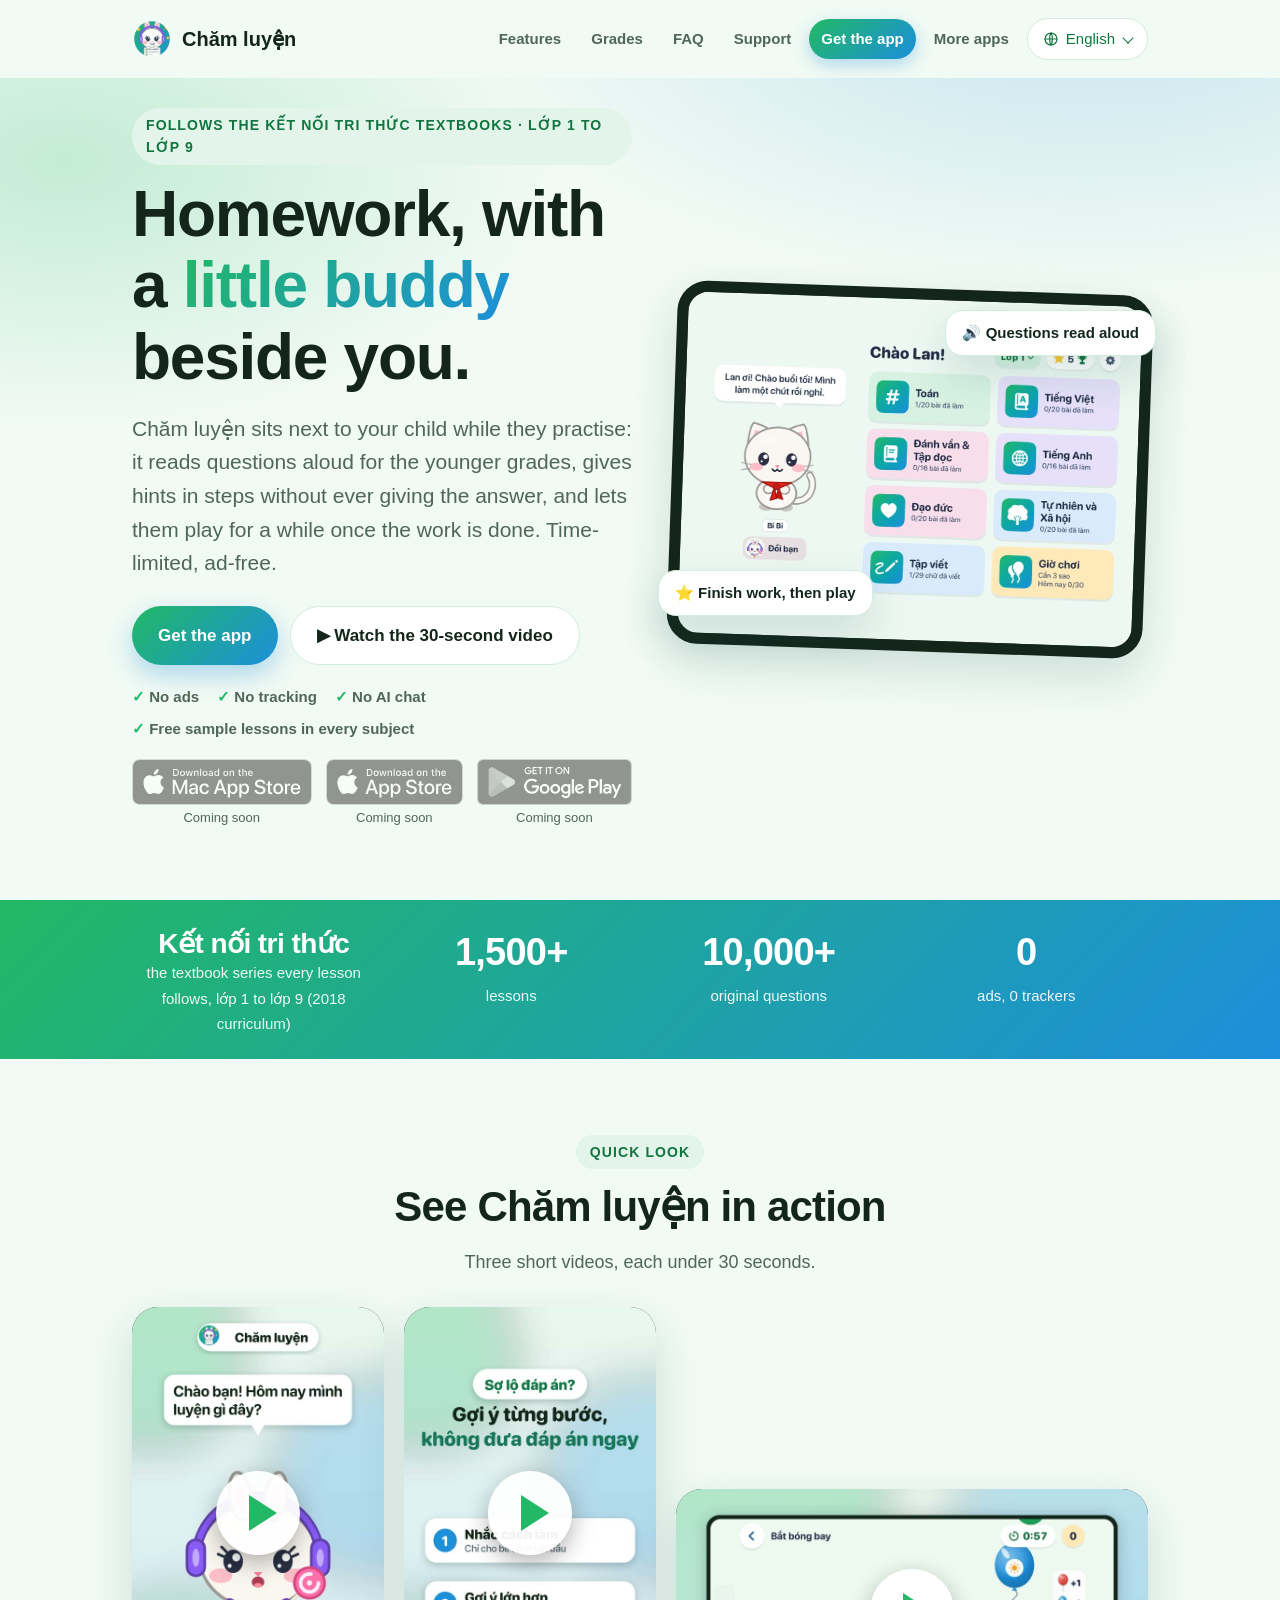
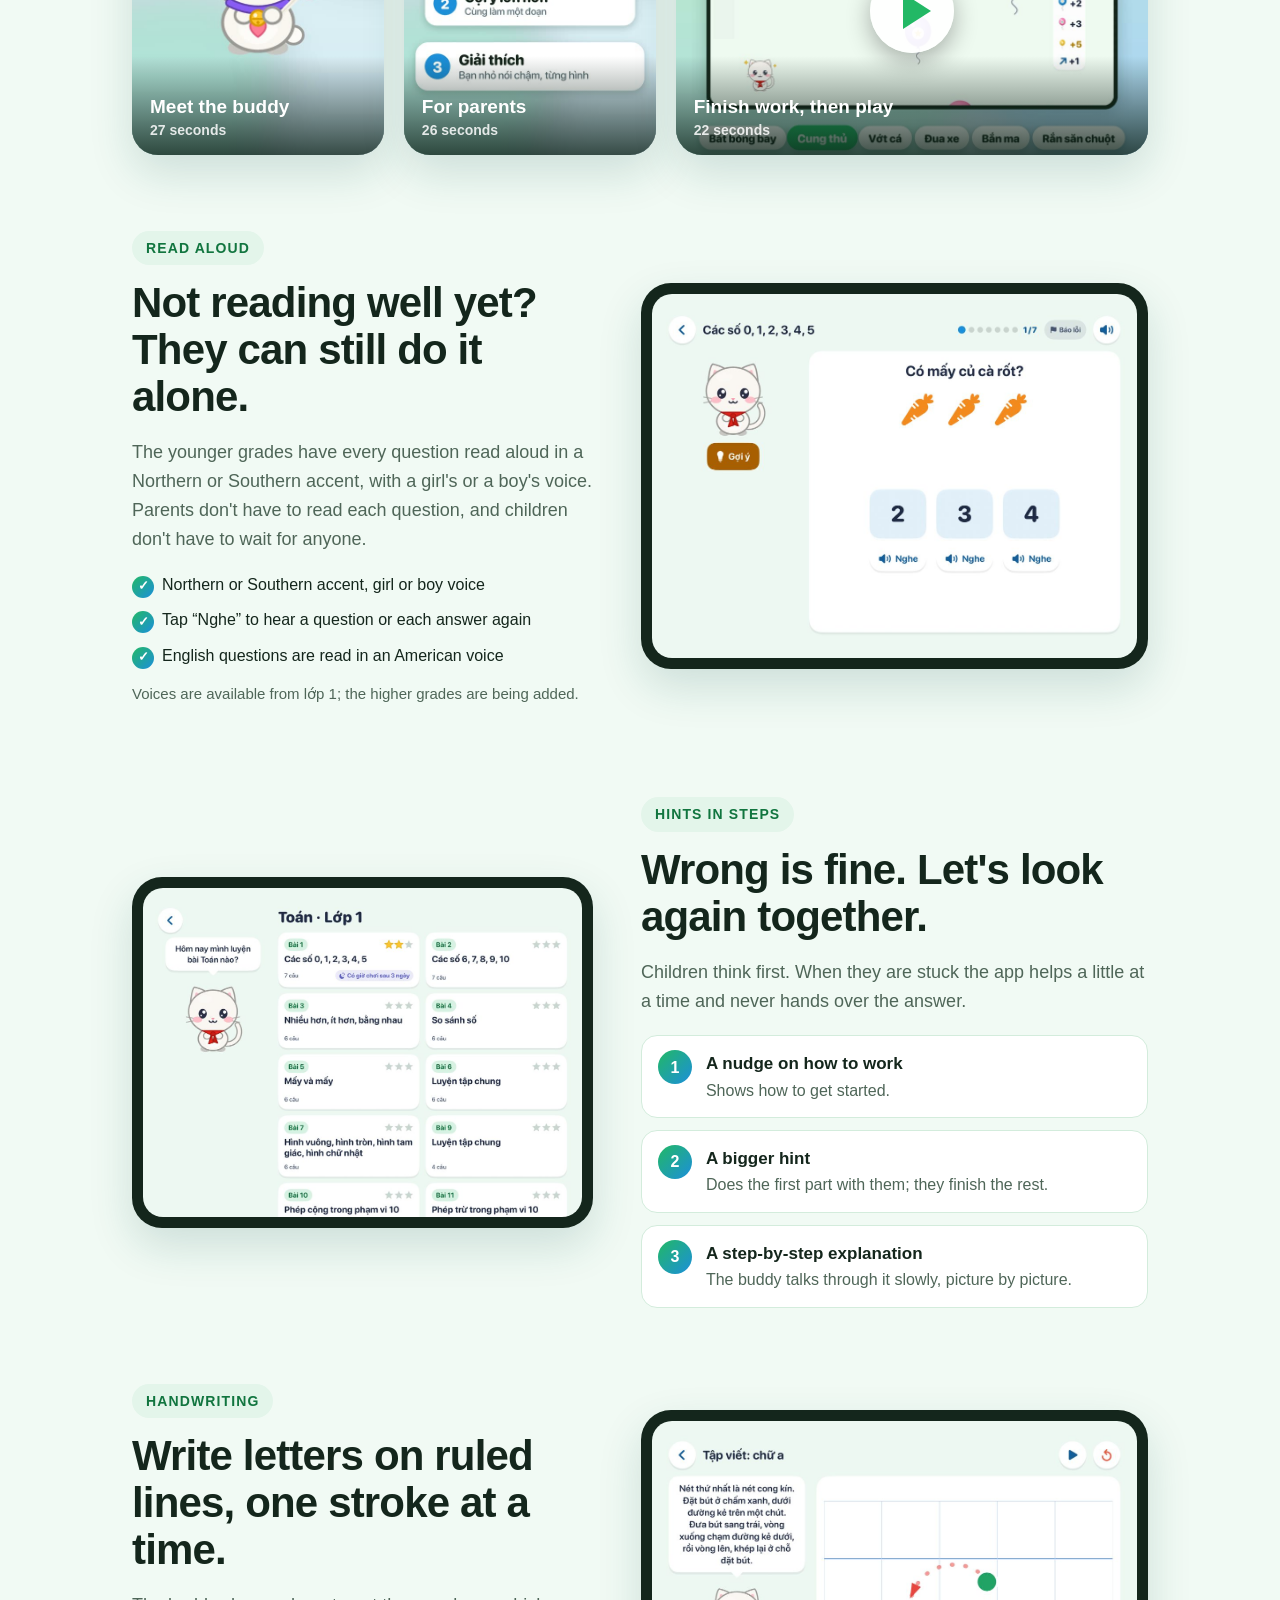
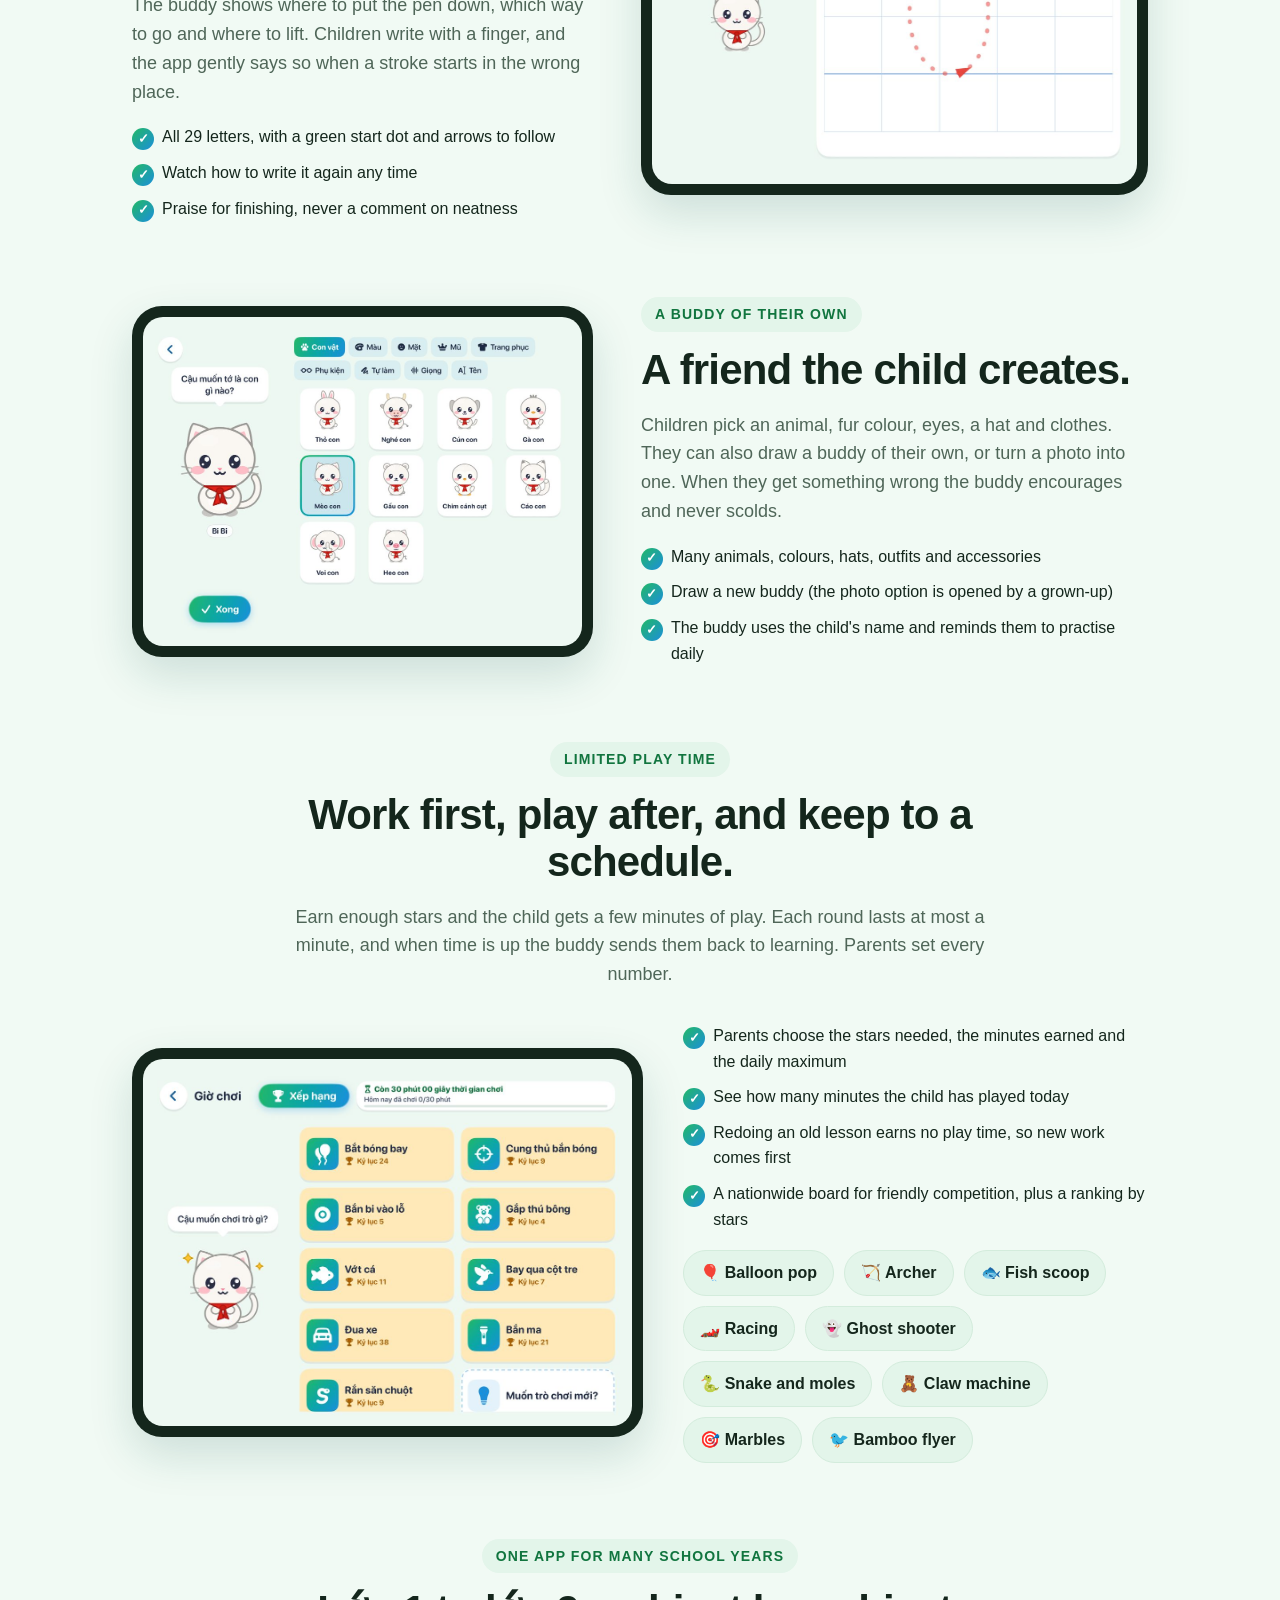
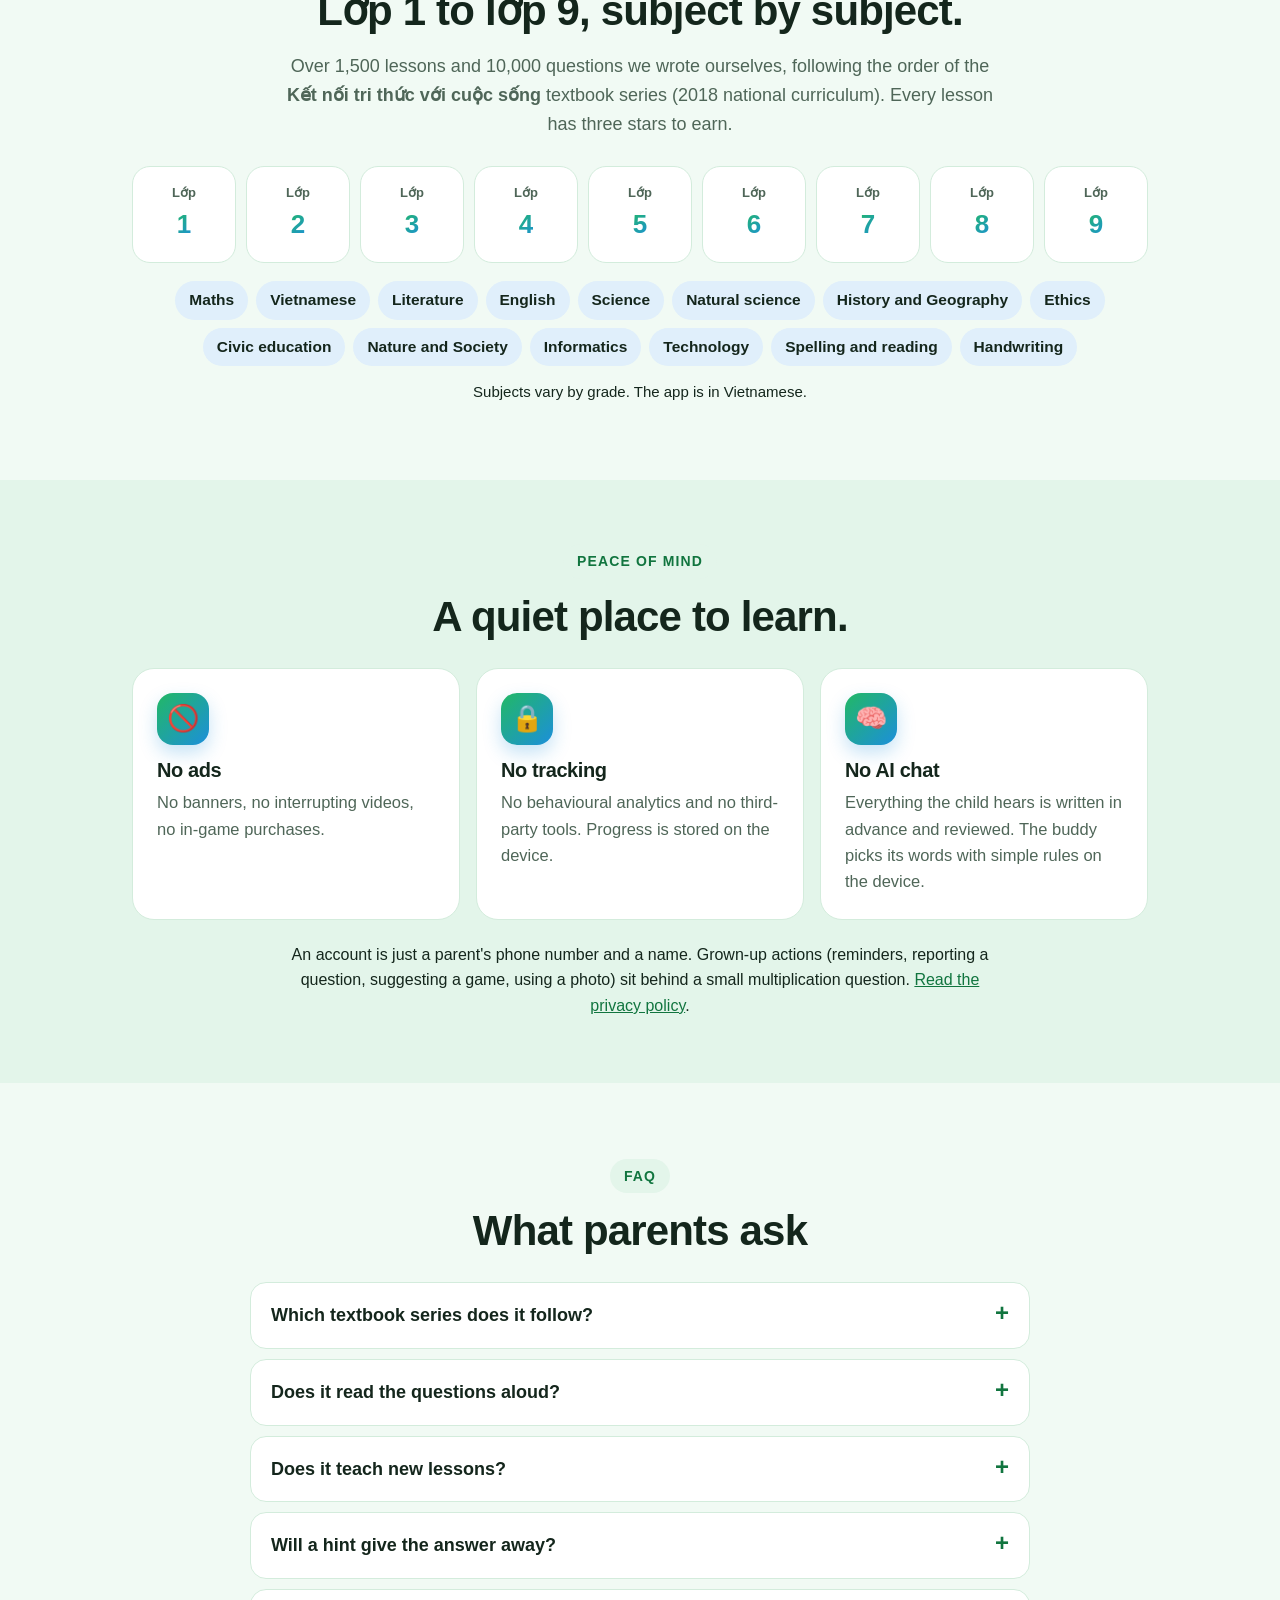
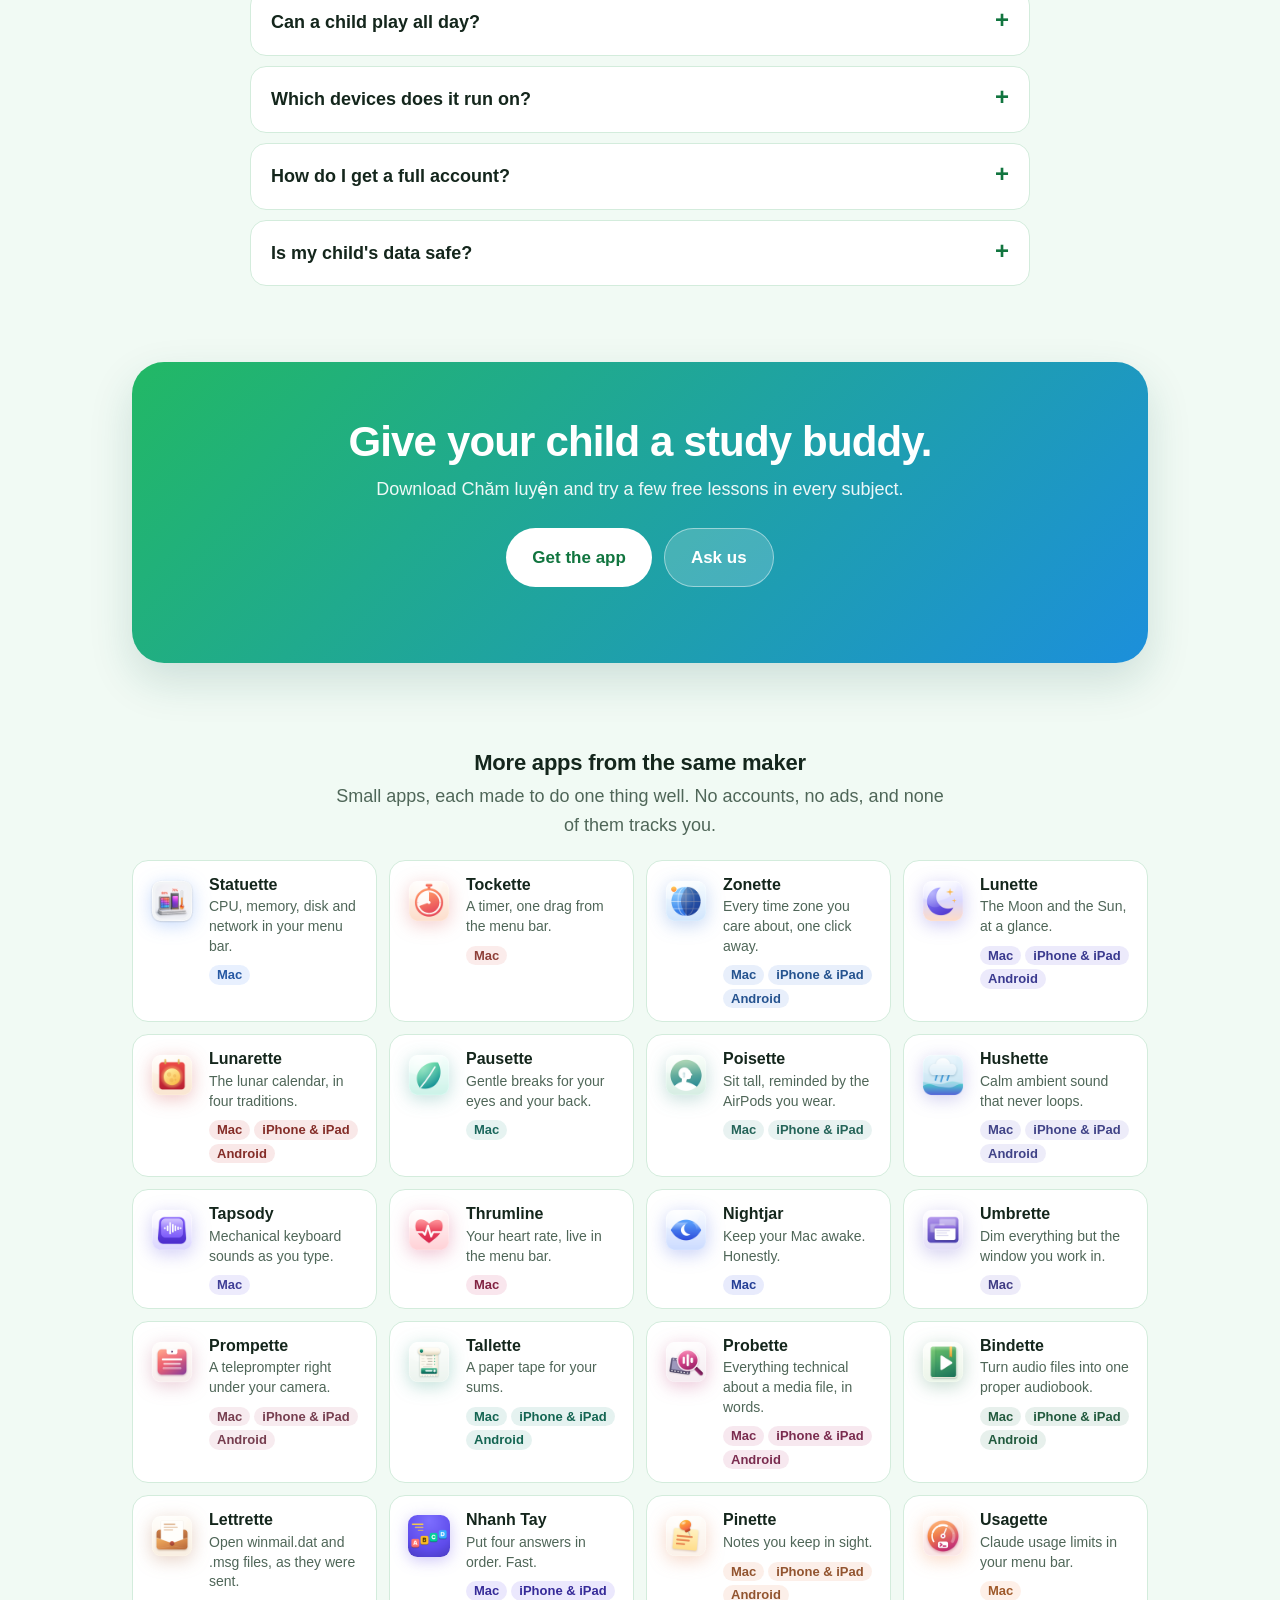
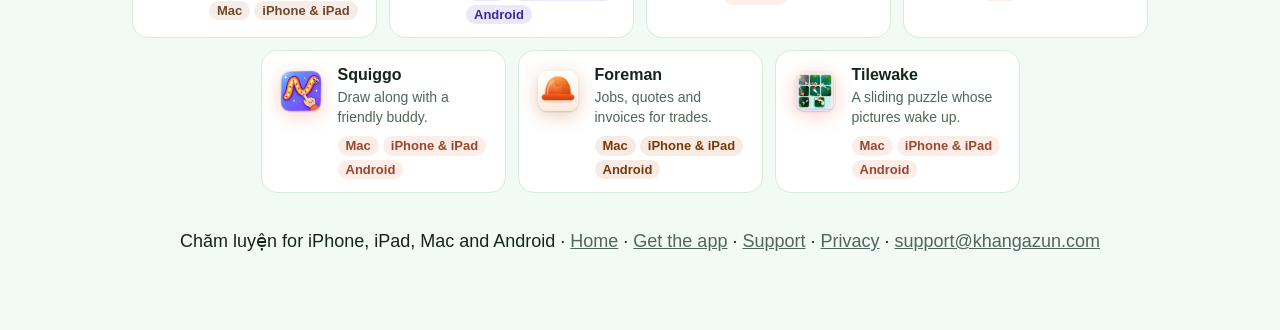
==== commit 867bf62d: "Site: Android back (badge, text, footers); support form offers Register a plan again" ====
--- a/index.html
+++ b/index.html
@@ -64,6 +64,7 @@
   <div class="family-stores">
     <span class="family-store soon" title="Coming soon"><img src="family/badges/download-on-the-mac-app-store.svg" alt="Download on the Mac App Store: Coming soon" height="46"><span class="family-soon">Coming soon</span></span>
     <span class="family-store soon" title="Coming soon"><img src="family/badges/download-on-the-app-store.svg" alt="Download on the App Store for iPhone and iPad: Coming soon" height="46"><span class="family-soon">Coming soon</span></span>
+    <span class="family-store soon" title="Coming soon"><img src="family/badges/google-play-badge.png" alt="Get it on Google Play: Coming soon" height="46"><span class="family-soon">Coming soon</span></span>
   </div>
   <!-- /family:stores -->
     </div>
@@ -224,7 +225,7 @@
     <details><summary>Does it teach new lessons?</summary><p>No. Chăm luyện is where children practise and take short tests for each grade's subjects. It sits beside them while they work, like a patient older friend.</p></details>
     <details><summary>Will a hint give the answer away?</summary><p>No. Hints go in steps: how to work, then a bigger hint, then an explanation. The app never gives the answer straight away.</p></details>
     <details><summary>Can a child play all day?</summary><p>No. They must earn stars to get play time, and parents set the daily maximum.</p></details>
-    <details><summary>Which devices does it run on?</summary><p>iPhone and iPad (iOS 17 or later) and Mac (macOS 14 or later), with one account for both. See <a href="download.html">Get the app</a> for which stores are live.</p></details>
+    <details><summary>Which devices does it run on?</summary><p>iPhone and iPad (iOS 17 or later) and Mac (macOS 14 or later) and Android (8.0 or later), with one account for both. See <a href="download.html">Get the app</a> for which stores are live.</p></details>
     <details><summary>How do I get a full account?</summary><p>Every subject has a few free sample lessons. For full access, contact us through the <a href="support.html">Support</a> page.</p></details>
     <details><summary>Is my child's data safe?</summary><p>The app has no ads or tracking. Without an account, nothing about the child leaves the device. Details are in the <a href="privacy.html">privacy policy</a>.</p></details>
   </div>
@@ -248,32 +249,32 @@
   <ul class="family-grid">
     <li><a class="family-app" href="https://statuette.khangazun.com/" style="--app: #3379f5"><img src="family/icons/statuette.png" alt="" width="50" height="50" loading="lazy"><span class="family-text"><span class="family-name">Statuette</span><span class="family-tag">CPU, memory, disk and network in your menu bar.</span><span class="family-platforms"><span>Mac</span></span></span></a></li>
     <li><a class="family-app" href="https://tockette.khangazun.com/" style="--app: #d9504a"><img src="family/icons/tockette.png" alt="" width="50" height="50" loading="lazy"><span class="family-text"><span class="family-name">Tockette</span><span class="family-tag">A timer, one drag from the menu bar.</span><span class="family-platforms"><span>Mac</span></span></span></a></li>
-    <li><a class="family-app" href="https://zonette.khangazun.com/" style="--app: #2f6fd6"><img src="family/icons/zonette.png" alt="" width="50" height="50" loading="lazy"><span class="family-text"><span class="family-name">Zonette</span><span class="family-tag">Every time zone you care about, one click away.</span><span class="family-platforms"><span>Mac</span><span>iPhone &amp; iPad</span></span></span></a></li>
-    <li><a class="family-app" href="https://lunette.khangazun.com/" style="--app: #5146d6"><img src="family/icons/lunette.png" alt="" width="50" height="50" loading="lazy"><span class="family-text"><span class="family-name">Lunette</span><span class="family-tag">The Moon and the Sun, at a glance.</span><span class="family-platforms"><span>Mac</span><span>iPhone &amp; iPad</span></span></span></a></li>
-    <li><a class="family-app" href="https://lunarette.khangazun.com/" style="--app: #c8322f"><img src="family/icons/lunarette.png" alt="" width="50" height="50" loading="lazy"><span class="family-text"><span class="family-name">Lunarette</span><span class="family-tag">The lunar calendar, in four traditions.</span><span class="family-platforms"><span>Mac</span><span>iPhone &amp; iPad</span></span></span></a></li>
+    <li><a class="family-app" href="https://zonette.khangazun.com/" style="--app: #2f6fd6"><img src="family/icons/zonette.png" alt="" width="50" height="50" loading="lazy"><span class="family-text"><span class="family-name">Zonette</span><span class="family-tag">Every time zone you care about, one click away.</span><span class="family-platforms"><span>Mac</span><span>iPhone &amp; iPad</span><span>Android</span></span></span></a></li>
+    <li><a class="family-app" href="https://lunette.khangazun.com/" style="--app: #5146d6"><img src="family/icons/lunette.png" alt="" width="50" height="50" loading="lazy"><span class="family-text"><span class="family-name">Lunette</span><span class="family-tag">The Moon and the Sun, at a glance.</span><span class="family-platforms"><span>Mac</span><span>iPhone &amp; iPad</span><span>Android</span></span></span></a></li>
+    <li><a class="family-app" href="https://lunarette.khangazun.com/" style="--app: #c8322f"><img src="family/icons/lunarette.png" alt="" width="50" height="50" loading="lazy"><span class="family-text"><span class="family-name">Lunarette</span><span class="family-tag">The lunar calendar, in four traditions.</span><span class="family-platforms"><span>Mac</span><span>iPhone &amp; iPad</span><span>Android</span></span></span></a></li>
     <li><a class="family-app" href="https://pausette.khangazun.com/" style="--app: #1f8f84"><img src="family/icons/pausette.png" alt="" width="50" height="50" loading="lazy"><span class="family-text"><span class="family-name">Pausette</span><span class="family-tag">Gentle breaks for your eyes and your back.</span><span class="family-platforms"><span>Mac</span></span></span></a></li>
     <li><a class="family-app" href="https://poisette.khangazun.com/" style="--app: #2f8a7e"><img src="family/icons/poisette.png" alt="" width="50" height="50" loading="lazy"><span class="family-text"><span class="family-name">Poisette</span><span class="family-tag">Sit tall, reminded by the AirPods you wear.</span><span class="family-platforms"><span>Mac</span><span>iPhone &amp; iPad</span></span></span></a></li>
-    <li><a class="family-app" href="https://hushette.khangazun.com/" style="--app: #5b54c9"><img src="family/icons/hushette.png" alt="" width="50" height="50" loading="lazy"><span class="family-text"><span class="family-name">Hushette</span><span class="family-tag">Calm ambient sound that never loops.</span><span class="family-platforms"><span>Mac</span><span>iPhone &amp; iPad</span></span></span></a></li>
+    <li><a class="family-app" href="https://hushette.khangazun.com/" style="--app: #5b54c9"><img src="family/icons/hushette.png" alt="" width="50" height="50" loading="lazy"><span class="family-text"><span class="family-name">Hushette</span><span class="family-tag">Calm ambient sound that never loops.</span><span class="family-platforms"><span>Mac</span><span>iPhone &amp; iPad</span><span>Android</span></span></span></a></li>
     <li><a class="family-app" href="https://tapsody.khangazun.com/" style="--app: #5b4fe0"><img src="family/icons/tapsody.png" alt="" width="50" height="50" loading="lazy"><span class="family-text"><span class="family-name">Tapsody</span><span class="family-tag">Mechanical keyboard sounds as you type.</span><span class="family-platforms"><span>Mac</span></span></span></a></li>
     <li><a class="family-app" href="https://thrumline.khangazun.com/" style="--app: #c5215a"><img src="family/icons/thrumline.png" alt="" width="50" height="50" loading="lazy"><span class="family-text"><span class="family-name">Thrumline</span><span class="family-tag">Your heart rate, live in the menu bar.</span><span class="family-platforms"><span>Mac</span></span></span></a></li>
     <li><a class="family-app" href="https://nightjar.khangazun.com/" style="--app: #2f4fe0"><img src="family/icons/nightjar.png" alt="" width="50" height="50" loading="lazy"><span class="family-text"><span class="family-name">Nightjar</span><span class="family-tag">Keep your Mac awake. Honestly.</span><span class="family-platforms"><span>Mac</span></span></span></a></li>
     <li><a class="family-app" href="https://umbrette.khangazun.com/" style="--app: #5b4bc4"><img src="family/icons/umbrette.png" alt="" width="50" height="50" loading="lazy"><span class="family-text"><span class="family-name">Umbrette</span><span class="family-tag">Dim everything but the window you work in.</span><span class="family-platforms"><span>Mac</span></span></span></a></li>
-    <li><a class="family-app" href="https://prompette.khangazun.com/" style="--app: #b24d6e"><img src="family/icons/prompette.png" alt="" width="50" height="50" loading="lazy"><span class="family-text"><span class="family-name">Prompette</span><span class="family-tag">A teleprompter right under your camera.</span><span class="family-platforms"><span>Mac</span><span>iPhone &amp; iPad</span></span></span></a></li>
-    <li><a class="family-app" href="https://tallette.khangazun.com/" style="--app: #148c73"><img src="family/icons/tallette.png" alt="" width="50" height="50" loading="lazy"><span class="family-text"><span class="family-name">Tallette</span><span class="family-tag">A paper tape for your sums.</span><span class="family-platforms"><span>Mac</span><span>iPhone &amp; iPad</span></span></span></a></li>
-    <li><a class="family-app" href="https://probette.khangazun.com/" style="--app: #b8306f"><img src="family/icons/probette.png" alt="" width="50" height="50" loading="lazy"><span class="family-text"><span class="family-name">Probette</span><span class="family-tag">Everything technical about a media file, in words.</span><span class="family-platforms"><span>Mac</span><span>iPhone &amp; iPad</span></span></span></a></li>
-    <li><a class="family-app" href="https://bindette.khangazun.com/" style="--app: #2b7a53"><img src="family/icons/bindette.png" alt="" width="50" height="50" loading="lazy"><span class="family-text"><span class="family-name">Bindette</span><span class="family-tag">Turn audio files into one proper audiobook.</span><span class="family-platforms"><span>Mac</span><span>iPhone &amp; iPad</span></span></span></a></li>
+    <li><a class="family-app" href="https://prompette.khangazun.com/" style="--app: #b24d6e"><img src="family/icons/prompette.png" alt="" width="50" height="50" loading="lazy"><span class="family-text"><span class="family-name">Prompette</span><span class="family-tag">A teleprompter right under your camera.</span><span class="family-platforms"><span>Mac</span><span>iPhone &amp; iPad</span><span>Android</span></span></span></a></li>
+    <li><a class="family-app" href="https://tallette.khangazun.com/" style="--app: #148c73"><img src="family/icons/tallette.png" alt="" width="50" height="50" loading="lazy"><span class="family-text"><span class="family-name">Tallette</span><span class="family-tag">A paper tape for your sums.</span><span class="family-platforms"><span>Mac</span><span>iPhone &amp; iPad</span><span>Android</span></span></span></a></li>
+    <li><a class="family-app" href="https://probette.khangazun.com/" style="--app: #b8306f"><img src="family/icons/probette.png" alt="" width="50" height="50" loading="lazy"><span class="family-text"><span class="family-name">Probette</span><span class="family-tag">Everything technical about a media file, in words.</span><span class="family-platforms"><span>Mac</span><span>iPhone &amp; iPad</span><span>Android</span></span></span></a></li>
+    <li><a class="family-app" href="https://bindette.khangazun.com/" style="--app: #2b7a53"><img src="family/icons/bindette.png" alt="" width="50" height="50" loading="lazy"><span class="family-text"><span class="family-name">Bindette</span><span class="family-tag">Turn audio files into one proper audiobook.</span><span class="family-platforms"><span>Mac</span><span>iPhone &amp; iPad</span><span>Android</span></span></span></a></li>
     <li><a class="family-app" href="https://lettrette.khangazun.com/" style="--app: #a85f34"><img src="family/icons/lettrette.png" alt="" width="50" height="50" loading="lazy"><span class="family-text"><span class="family-name">Lettrette</span><span class="family-tag">Open winmail.dat and .msg files, as they were sent.</span><span class="family-platforms"><span>Mac</span><span>iPhone &amp; iPad</span></span></span></a></li>
-    <li><a class="family-app" href="https://nhanhtay.khangazun.com/" style="--app: #4b2ee6"><img src="family/icons/nhanhtay.png" alt="" width="50" height="50" loading="lazy" class="round"><span class="family-text"><span class="family-name">Nhanh Tay</span><span class="family-tag">Put four answers in order. Fast.</span><span class="family-platforms"><span>Mac</span><span>iPhone &amp; iPad</span></span></span></a></li>
-    <li><a class="family-app" href="https://pinette.khangazun.com/" style="--app: #e0703a"><img src="family/icons/pinette.png" alt="" width="50" height="50" loading="lazy"><span class="family-text"><span class="family-name">Pinette</span><span class="family-tag">Notes you keep in sight.</span><span class="family-platforms"><span>Mac</span><span>iPhone &amp; iPad</span></span></span></a></li>
+    <li><a class="family-app" href="https://nhanhtay.khangazun.com/" style="--app: #4b2ee6"><img src="family/icons/nhanhtay.png" alt="" width="50" height="50" loading="lazy" class="round"><span class="family-text"><span class="family-name">Nhanh Tay</span><span class="family-tag">Put four answers in order. Fast.</span><span class="family-platforms"><span>Mac</span><span>iPhone &amp; iPad</span><span>Android</span></span></span></a></li>
+    <li><a class="family-app" href="https://pinette.khangazun.com/" style="--app: #e0703a"><img src="family/icons/pinette.png" alt="" width="50" height="50" loading="lazy"><span class="family-text"><span class="family-name">Pinette</span><span class="family-tag">Notes you keep in sight.</span><span class="family-platforms"><span>Mac</span><span>iPhone &amp; iPad</span><span>Android</span></span></span></a></li>
     <li><a class="family-app" href="https://usagette.khangazun.com/" style="--app: #f27833"><img src="family/icons/usagette.png" alt="" width="50" height="50" loading="lazy"><span class="family-text"><span class="family-name">Usagette</span><span class="family-tag">Claude usage limits in your menu bar.</span><span class="family-platforms"><span>Mac</span></span></span></a></li>
-    <li><a class="family-app" href="https://squiggo.khangazun.com/" style="--app: #EE5A2F"><img src="family/icons/squiggo.png" alt="" width="50" height="50" loading="lazy"><span class="family-text"><span class="family-name">Squiggo</span><span class="family-tag">Draw along with a friendly buddy.</span><span class="family-platforms"><span>Mac</span><span>iPhone &amp; iPad</span></span></span></a></li>
-    <li><a class="family-app" href="https://foreman.khangazun.com/" style="--app: #b34700"><img src="family/icons/foreman.png" alt="" width="50" height="50" loading="lazy"><span class="family-text"><span class="family-name">Foreman</span><span class="family-tag">Jobs, quotes and invoices for trades.</span><span class="family-platforms"><span>Mac</span><span>iPhone &amp; iPad</span></span></span></a></li>
-    <li><a class="family-app" href="https://tilewake.khangazun.com/" style="--app: #EE5B3B"><img src="family/icons/tilewake.png" alt="" width="50" height="50" loading="lazy"><span class="family-text"><span class="family-name">Tilewake</span><span class="family-tag">A sliding puzzle whose pictures wake up.</span><span class="family-platforms"><span>Mac</span><span>iPhone &amp; iPad</span></span></span></a></li>
+    <li><a class="family-app" href="https://squiggo.khangazun.com/" style="--app: #EE5A2F"><img src="family/icons/squiggo.png" alt="" width="50" height="50" loading="lazy"><span class="family-text"><span class="family-name">Squiggo</span><span class="family-tag">Draw along with a friendly buddy.</span><span class="family-platforms"><span>Mac</span><span>iPhone &amp; iPad</span><span>Android</span></span></span></a></li>
+    <li><a class="family-app" href="https://foreman.khangazun.com/" style="--app: #b34700"><img src="family/icons/foreman.png" alt="" width="50" height="50" loading="lazy"><span class="family-text"><span class="family-name">Foreman</span><span class="family-tag">Jobs, quotes and invoices for trades.</span><span class="family-platforms"><span>Mac</span><span>iPhone &amp; iPad</span><span>Android</span></span></span></a></li>
+    <li><a class="family-app" href="https://tilewake.khangazun.com/" style="--app: #EE5B3B"><img src="family/icons/tilewake.png" alt="" width="50" height="50" loading="lazy"><span class="family-text"><span class="family-name">Tilewake</span><span class="family-tag">A sliding puzzle whose pictures wake up.</span><span class="family-platforms"><span>Mac</span><span>iPhone &amp; iPad</span><span>Android</span></span></span></a></li>
   </ul>
 </section>
 <!-- /family:apps -->
 <footer>
-<p>Chăm luyện for iPhone, iPad and Mac · <a href="./">Home</a> · <a href="download.html">Get the app</a> · <a href="support.html">Support</a> · <a href="privacy.html">Privacy</a> · <a href="mailto:support@khangazun.com?subject=Ch%C4%83m%20luy%E1%BB%87n%20support&body=What%20happened%3A%0A%0A%0AWhat%20I%20expected%20instead%3A%0A%0A%0ADetails%20that%20help%3A%0A-%20Device%20%28iPhone%2C%20iPad%20or%20Mac%29%2C%20and%20its%20system%20version%3A%0A-%20Ch%C4%83m%20luy%E1%BB%87n%20version%3A%0A">support@khangazun.com</a></p>
+<p>Chăm luyện for iPhone, iPad, Mac and Android · <a href="./">Home</a> · <a href="download.html">Get the app</a> · <a href="support.html">Support</a> · <a href="privacy.html">Privacy</a> · <a href="mailto:support@khangazun.com?subject=Ch%C4%83m%20luy%E1%BB%87n%20support&body=What%20happened%3A%0A%0A%0AWhat%20I%20expected%20instead%3A%0A%0A%0ADetails%20that%20help%3A%0A-%20Device%20%28iPhone%2C%20iPad%2C%20Mac%20or%20Android%29%2C%20and%20its%20system%20version%3A%0A-%20Ch%C4%83m%20luy%E1%BB%87n%20version%3A%0A">support@khangazun.com</a></p>
 </footer>
 <script src="home.js" defer></script>
 </main>
--- a/home.css
+++ b/home.css
@@ -124,7 +124,7 @@
 .final .btn.primary { background: #fff; color: #11753f; box-shadow: none; }
 .final .btn.ghost { background: rgba(255,255,255,.18); color: #fff; border-color: rgba(255,255,255,.45); }
 .final .family-stores { justify-content: center; }
-.home .family { max-width: 1060px; margin: 0 auto; padding: 0 22px; }
+.home .family { max-width: 1060px; margin: 88px auto 32px; padding: 0 22px; }
 .home footer { padding: 0 22px; }
 
 @media (max-width: 860px) {
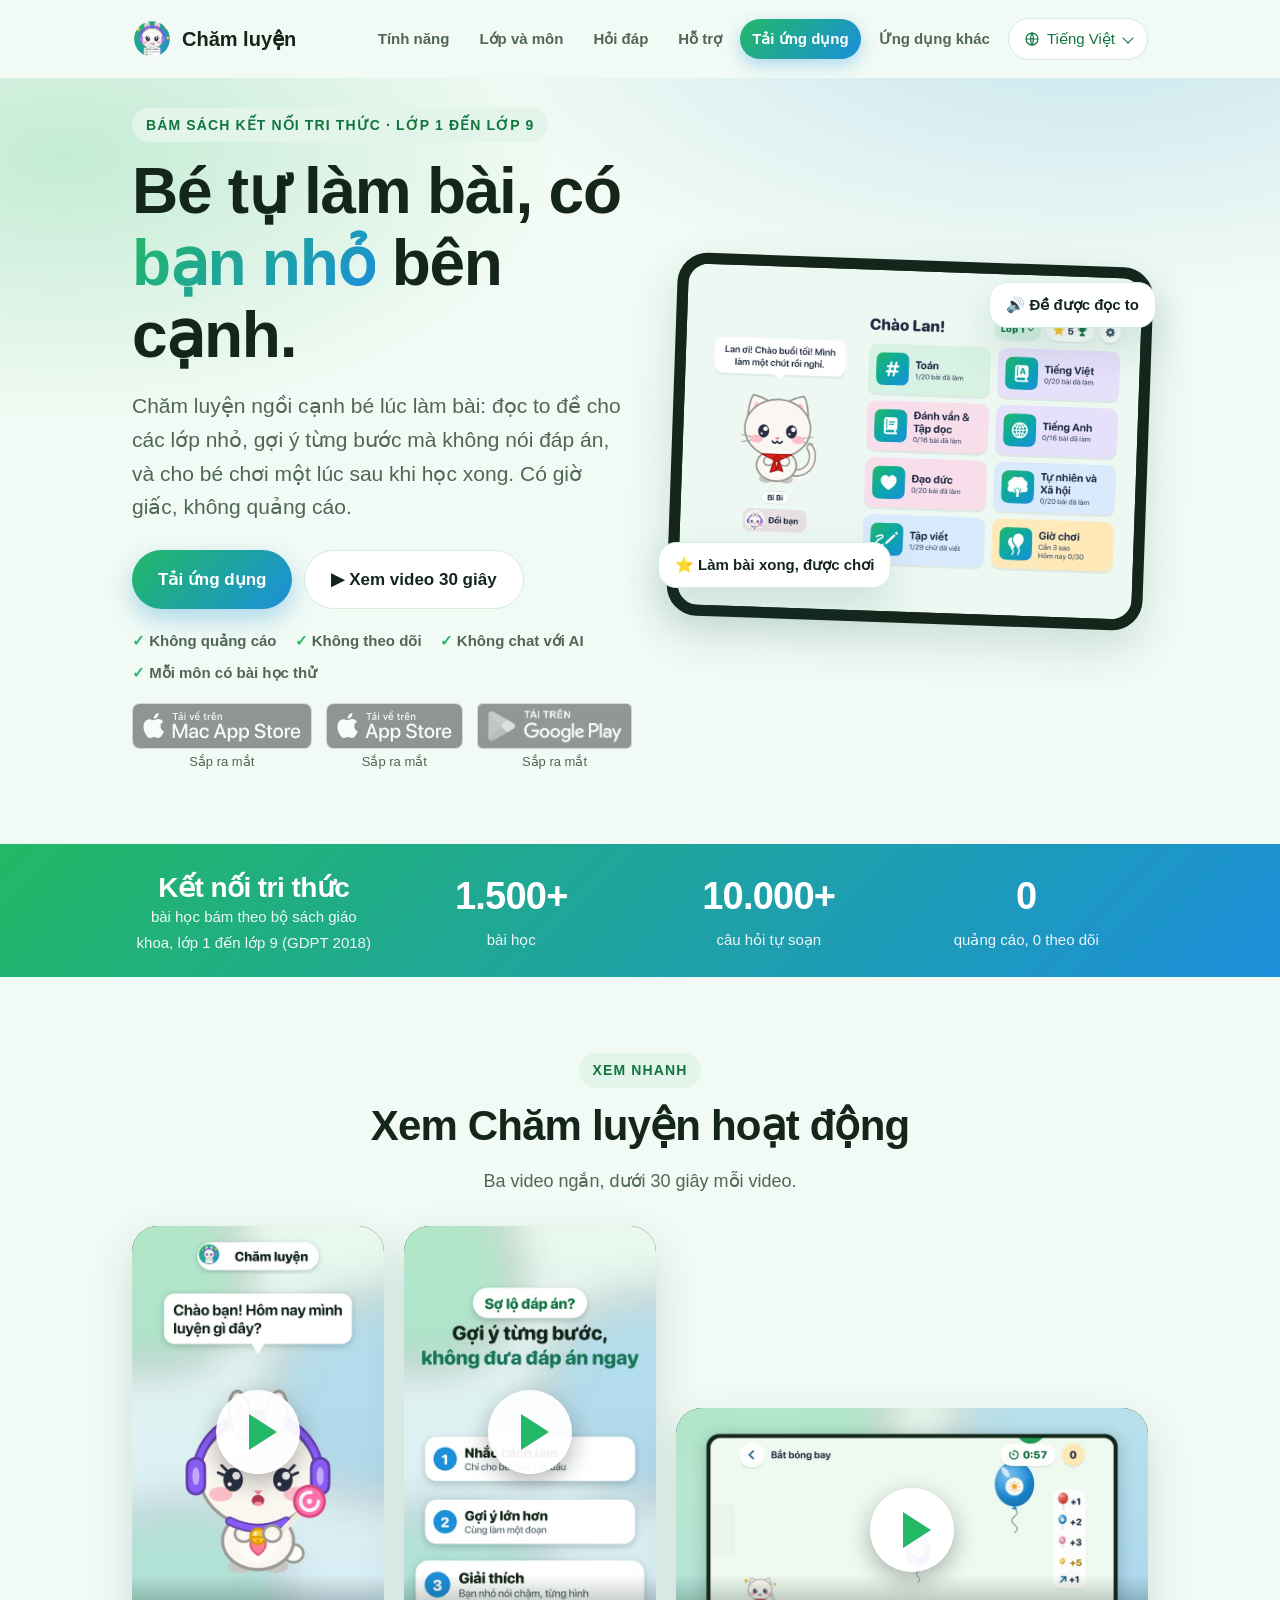
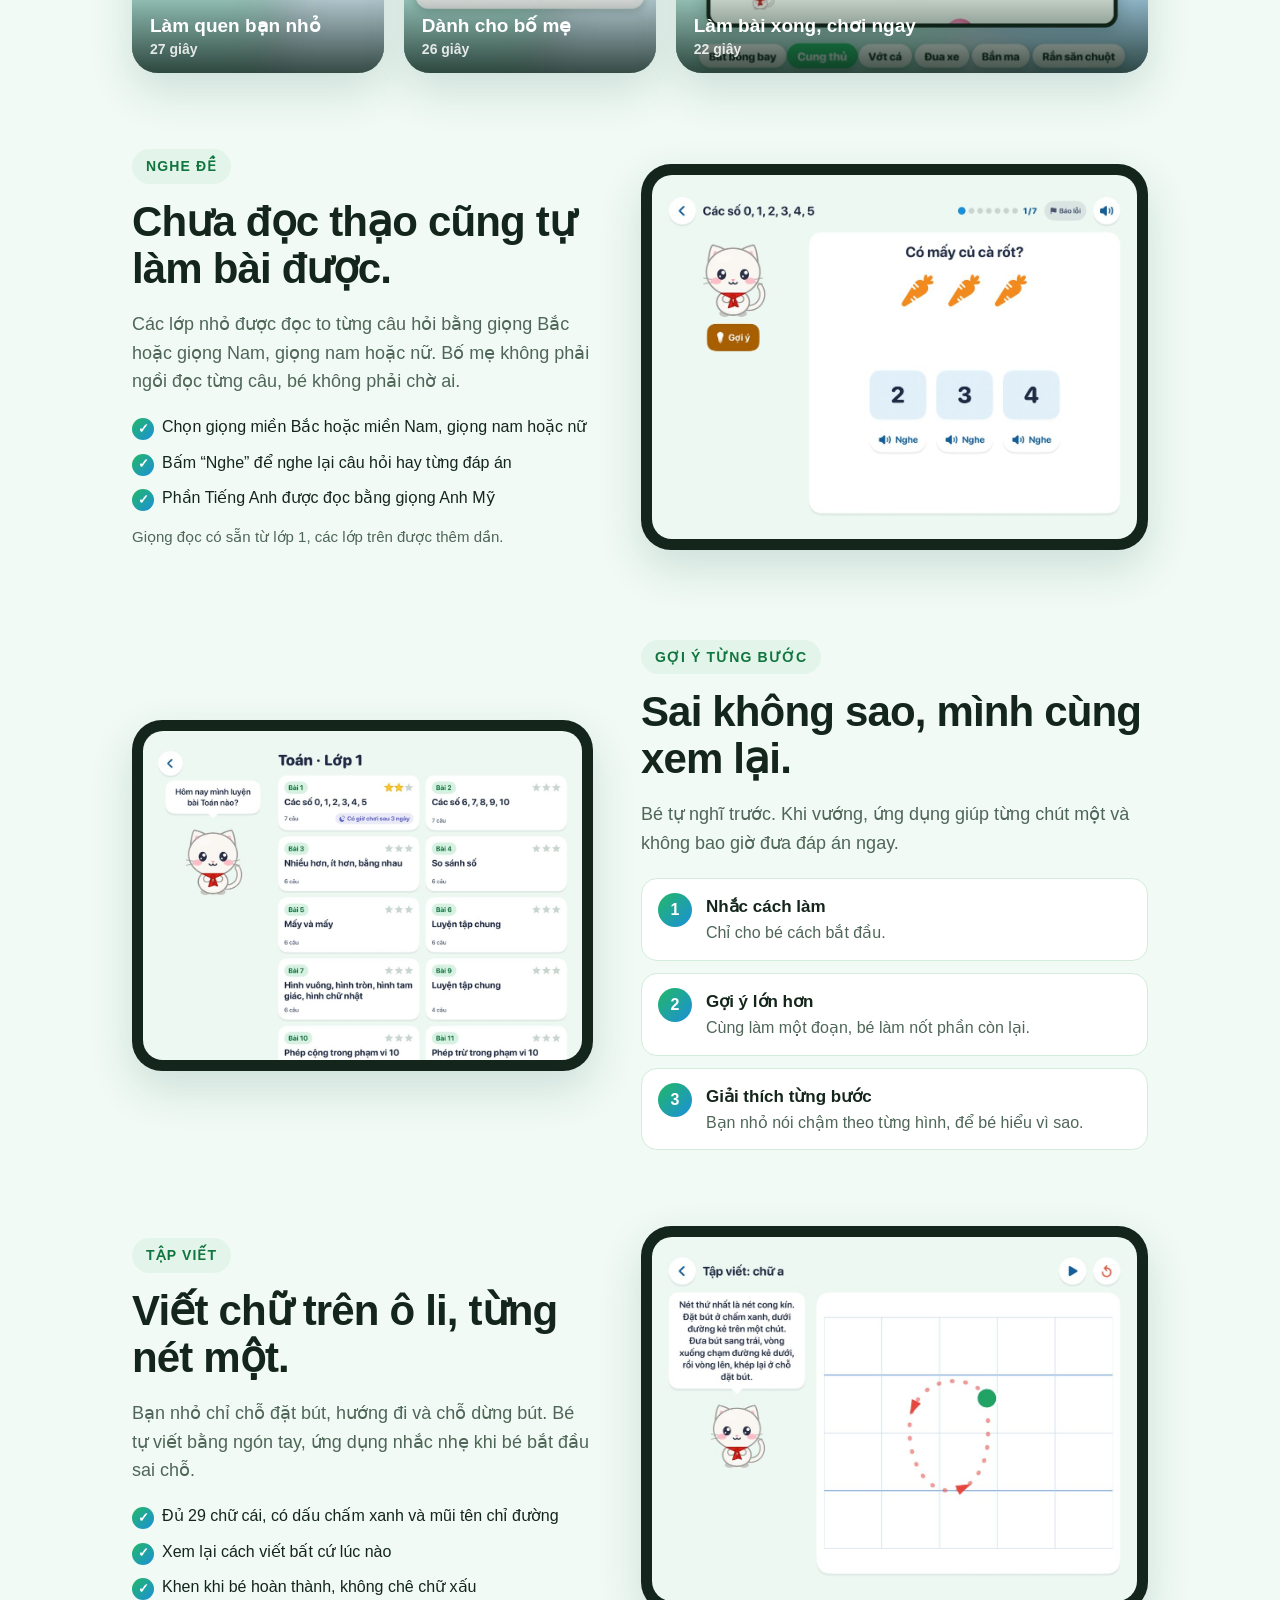
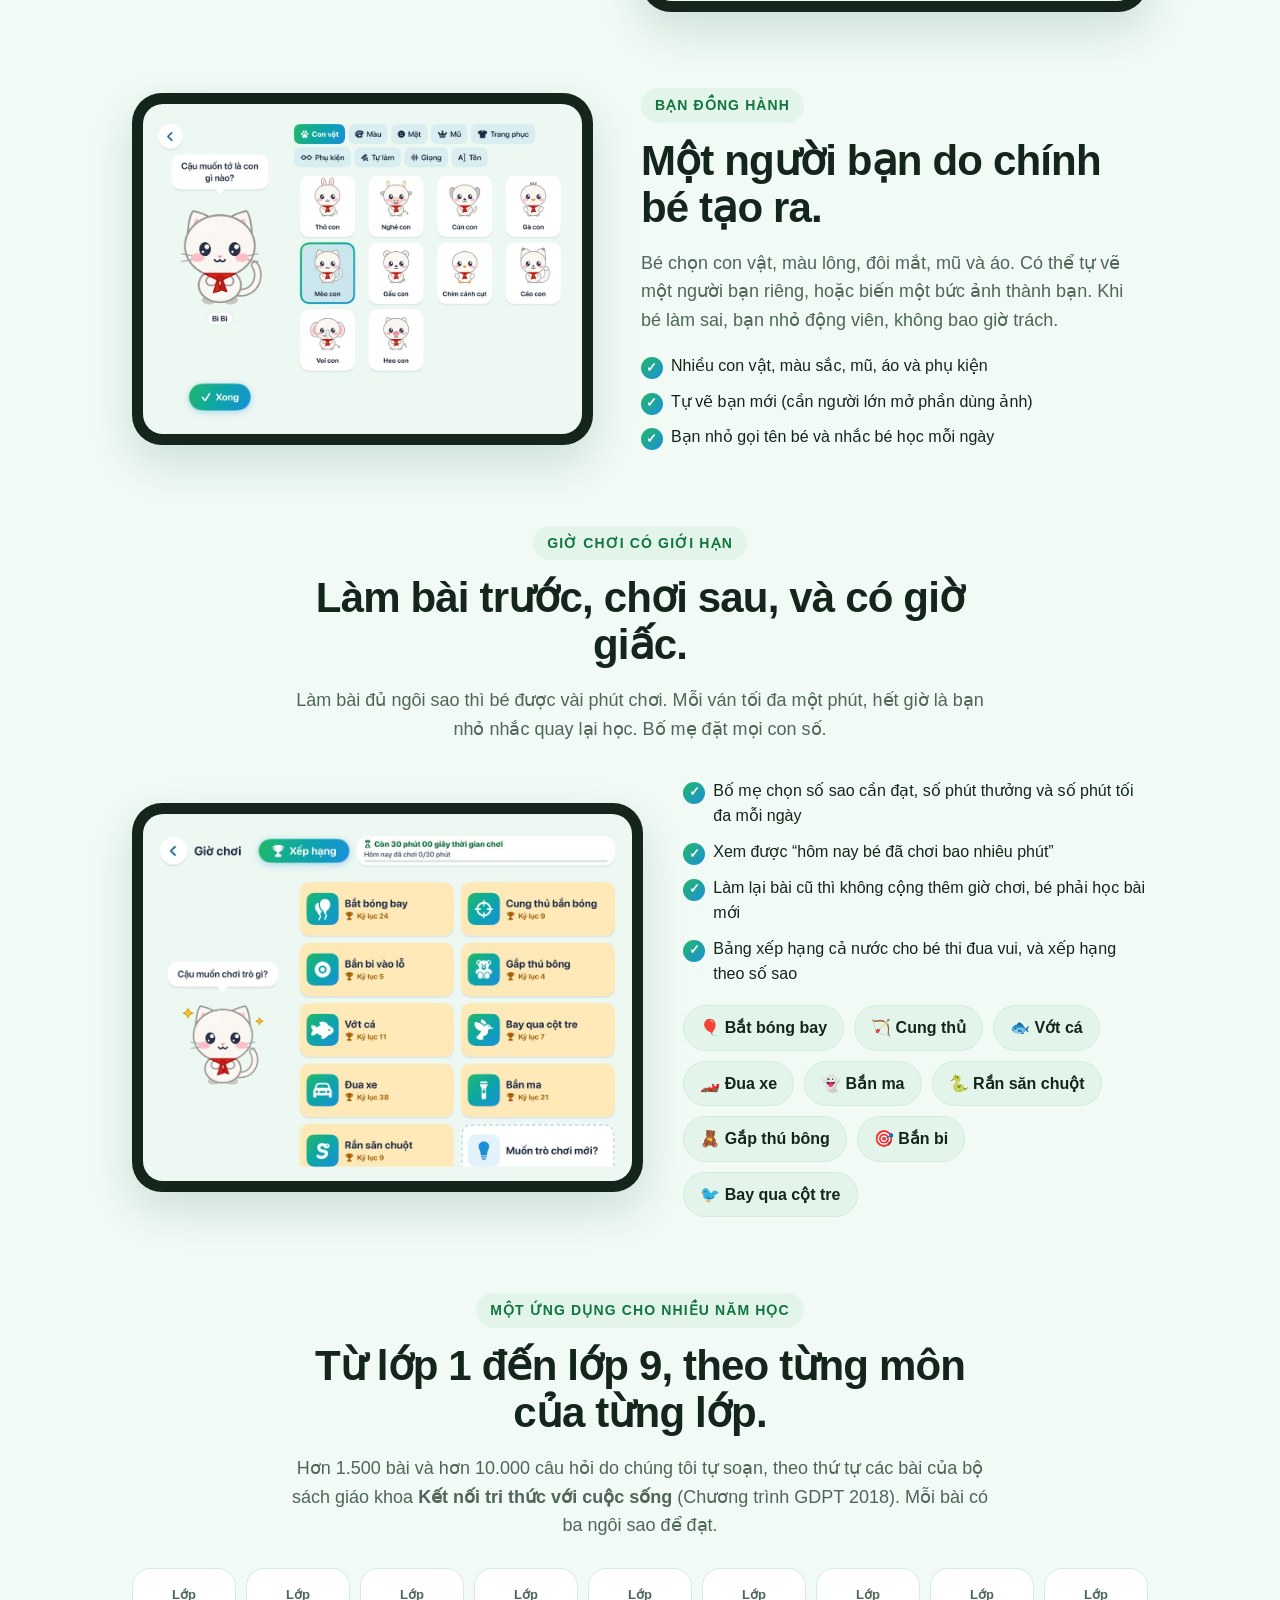
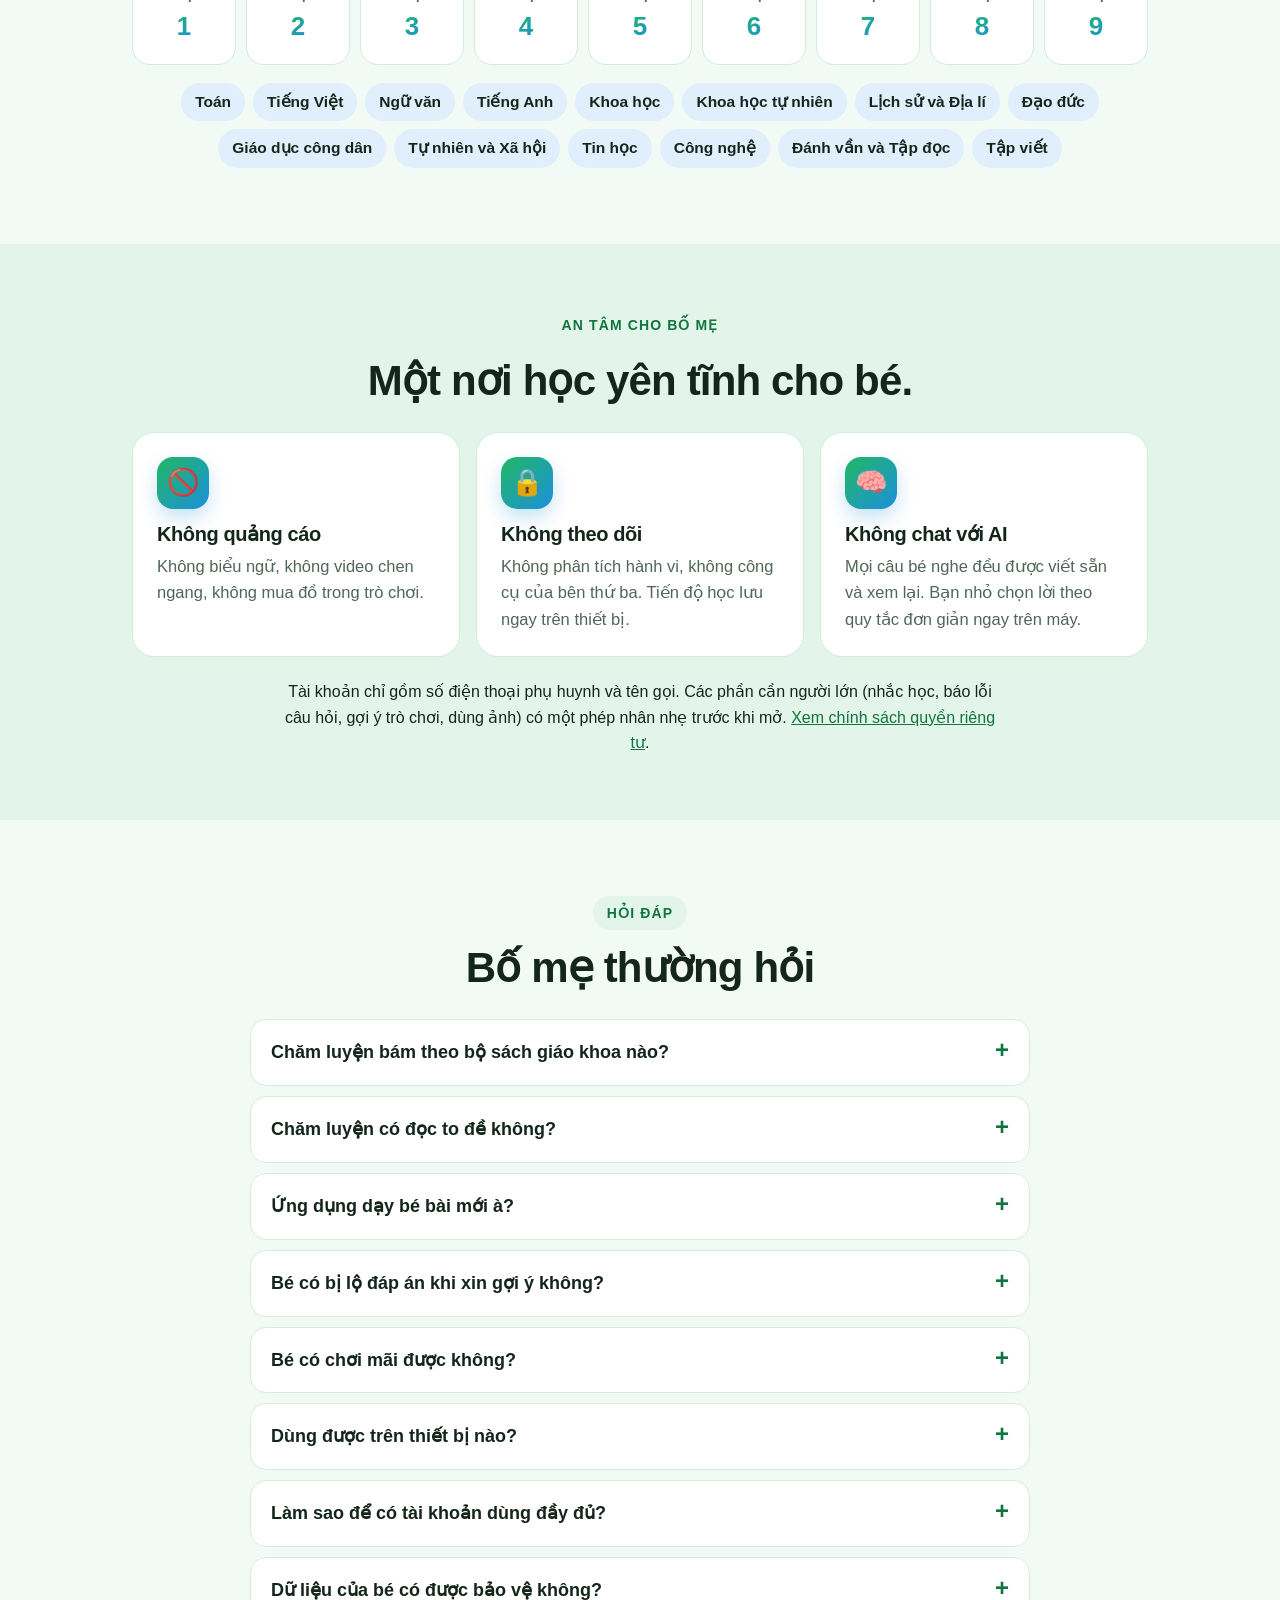
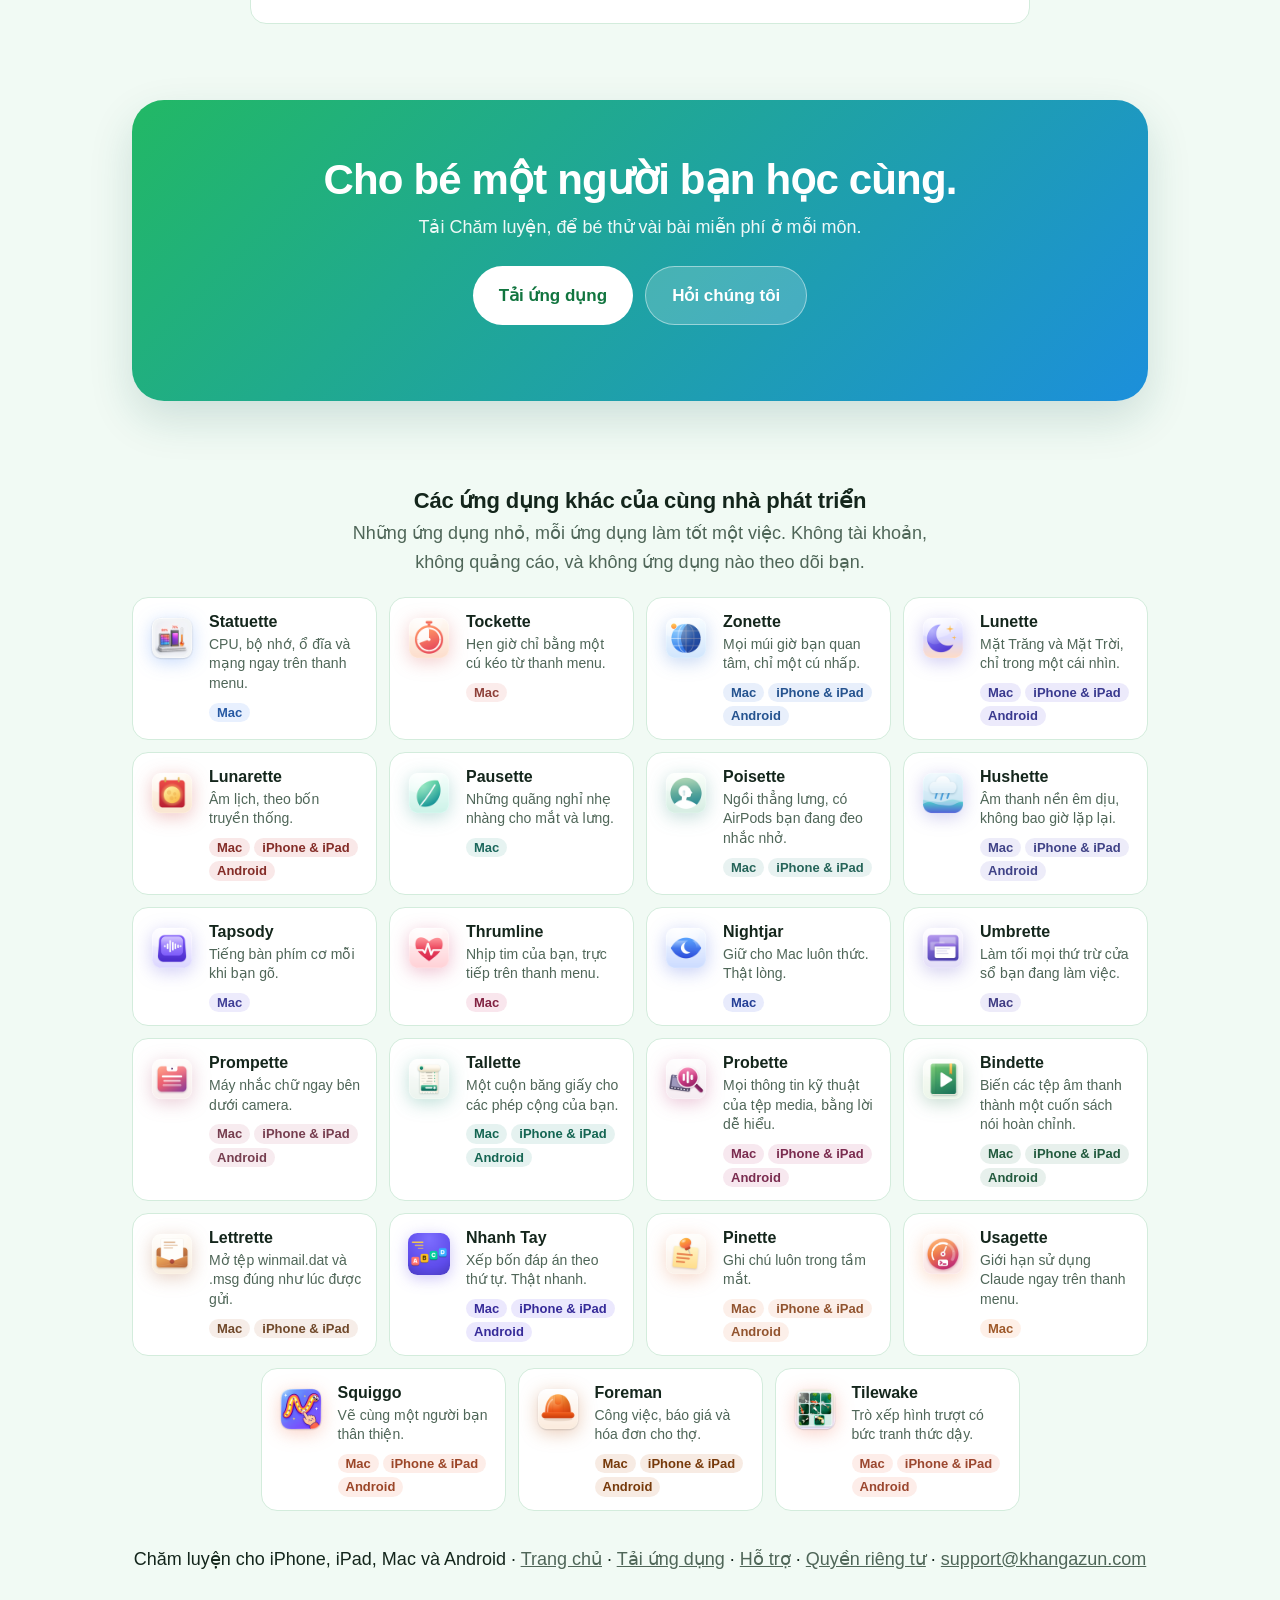
==== commit 846a292b: "Vietnamese by default: a first visit to an English page opens /vi/ (English stays one click away, re" ====
--- a/index.html
+++ b/index.html
@@ -23,8 +23,8 @@
 <!-- family:head --><link rel="stylesheet" href="family/family.css">
 <link rel="alternate" hreflang="en" href="https://chamluyen.khangazun.com/">
 <link rel="alternate" hreflang="vi" href="https://chamluyen.khangazun.com/vi/">
-<link rel="alternate" hreflang="x-default" href="https://chamluyen.khangazun.com/">
-<script src="family/family.js" defer data-lang="en" data-page="index.html" data-langs="en,vi"></script>
+<link rel="alternate" hreflang="x-default" href="https://chamluyen.khangazun.com/vi/">
+<script src="family/family.js" defer data-lang="en" data-page="index.html" data-langs="en,vi" data-default="vi"></script>
 <!-- /family:head -->
 </head>
 <body class="home">
--- a/style.css
+++ b/style.css
@@ -89,19 +89,19 @@
 .get-item h3 { margin: 0; font-size: 1.02rem; line-height: 1.35; }
 
 /* The "Tải ứng dụng" / "Get the app" pill: the one filled button in the nav, so the way to install stands out */
-nav.links a[href="download.html"] {
+nav.links > a[href="download.html"] {
   background: var(--accent);
   border-color: var(--accent);
   color: #fff;
   font-weight: 700;
   box-shadow: 0 6px 16px color-mix(in srgb, var(--accent) 38%, transparent);
 }
-nav.links a[href="download.html"]:hover, nav.links a[href="download.html"]:focus-visible {
+nav.links > a[href="download.html"]:hover, nav.links > a[href="download.html"]:focus-visible {
   background: color-mix(in srgb, var(--accent) 88%, #000);
   border-color: color-mix(in srgb, var(--accent) 88%, #000);
   color: #fff;
 }
 @media (prefers-color-scheme: dark) {
-  nav.links a[href="download.html"] { color: #06210f; }
-  nav.links a[href="download.html"]:hover, nav.links a[href="download.html"]:focus-visible { color: #06210f; background: color-mix(in srgb, var(--accent) 88%, #fff); border-color: color-mix(in srgb, var(--accent) 88%, #fff); }
+  nav.links > a[href="download.html"] { color: #06210f; }
+  nav.links > a[href="download.html"]:hover, nav.links > a[href="download.html"]:focus-visible { color: #06210f; background: color-mix(in srgb, var(--accent) 88%, #fff); border-color: color-mix(in srgb, var(--accent) 88%, #fff); }
 }
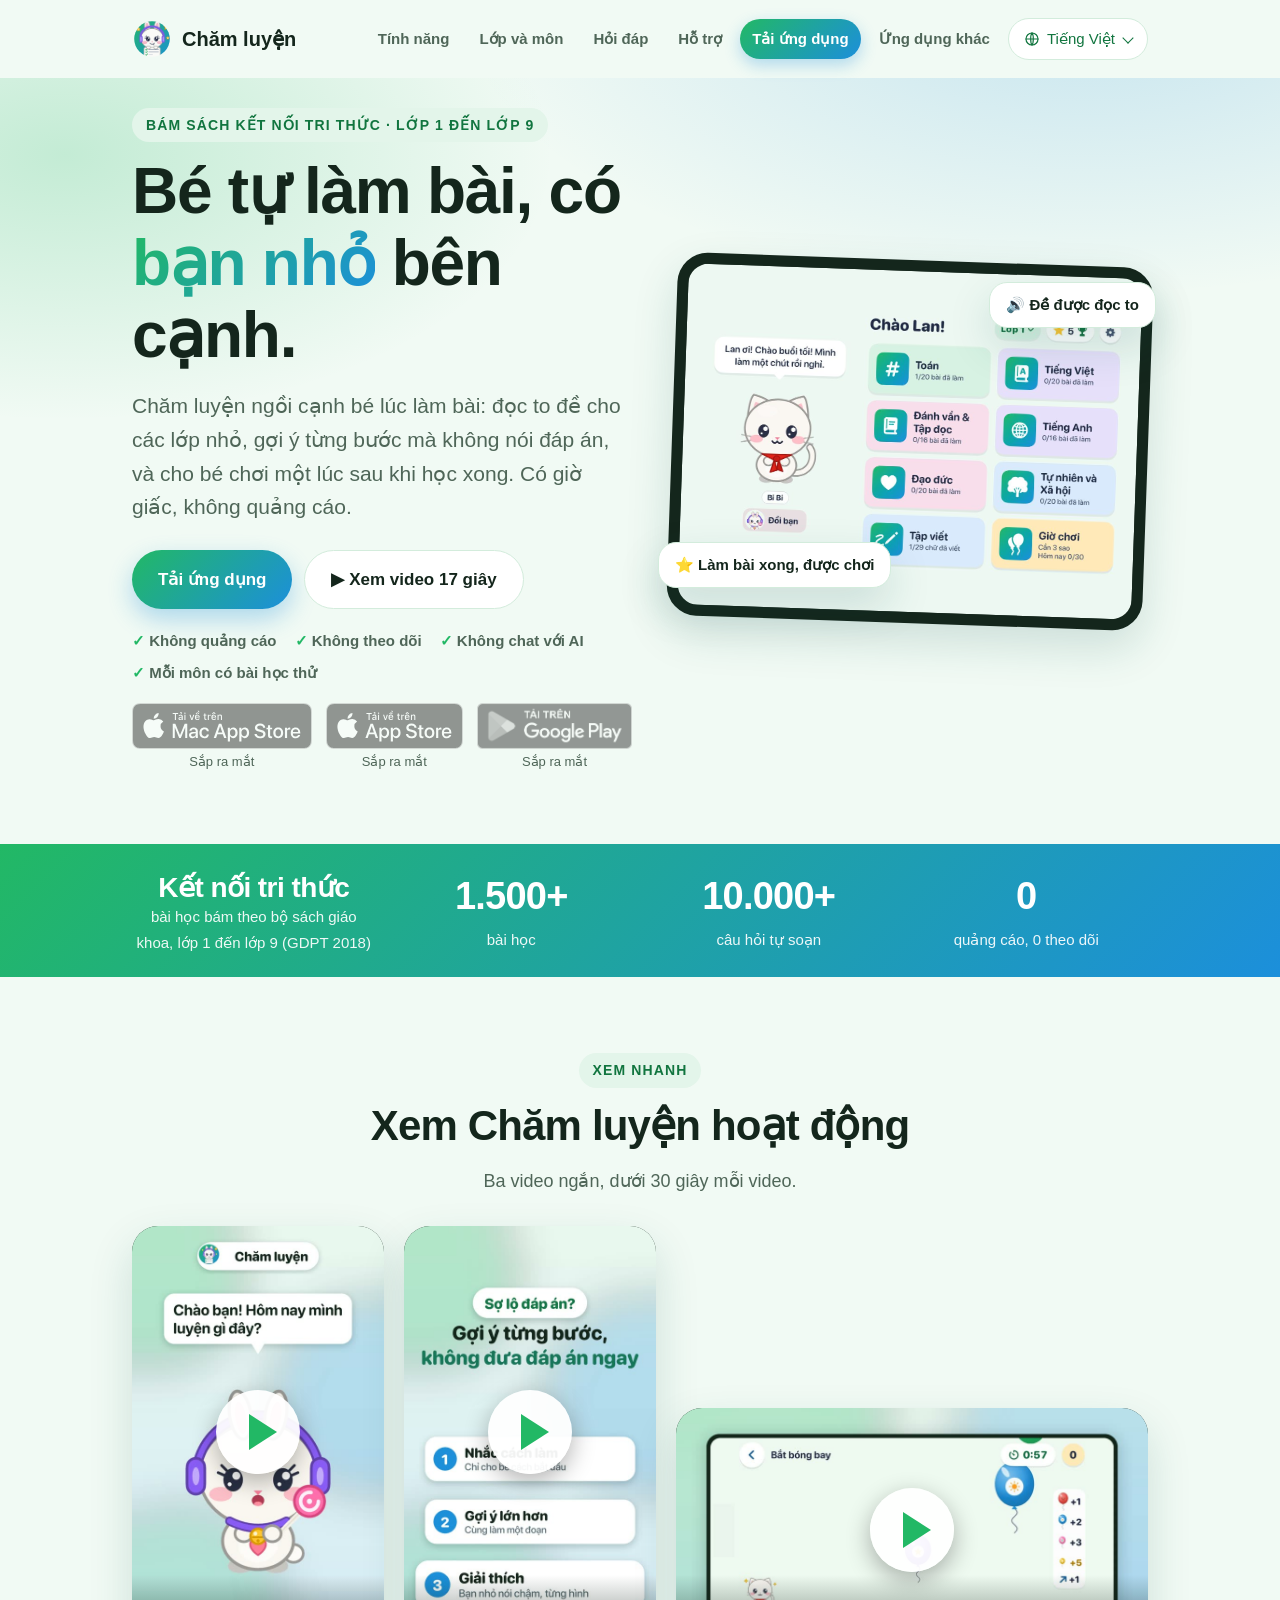
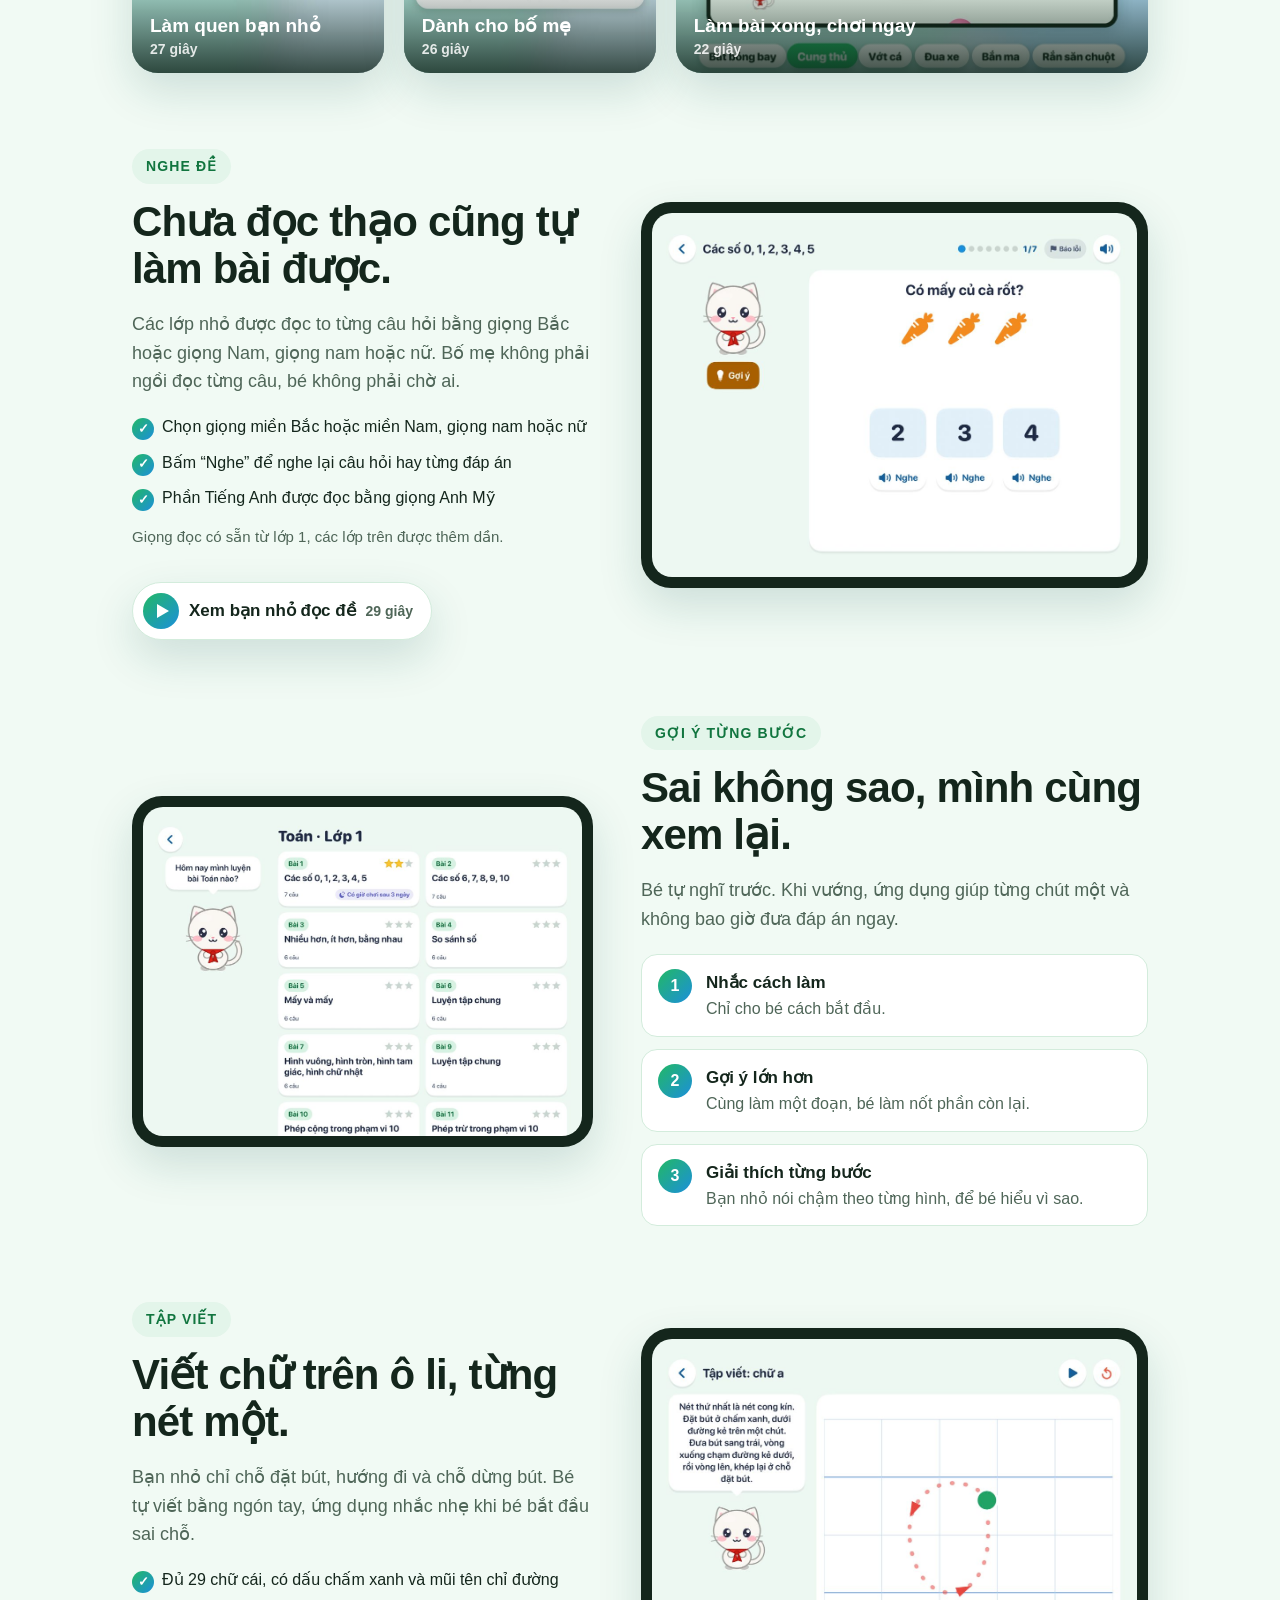
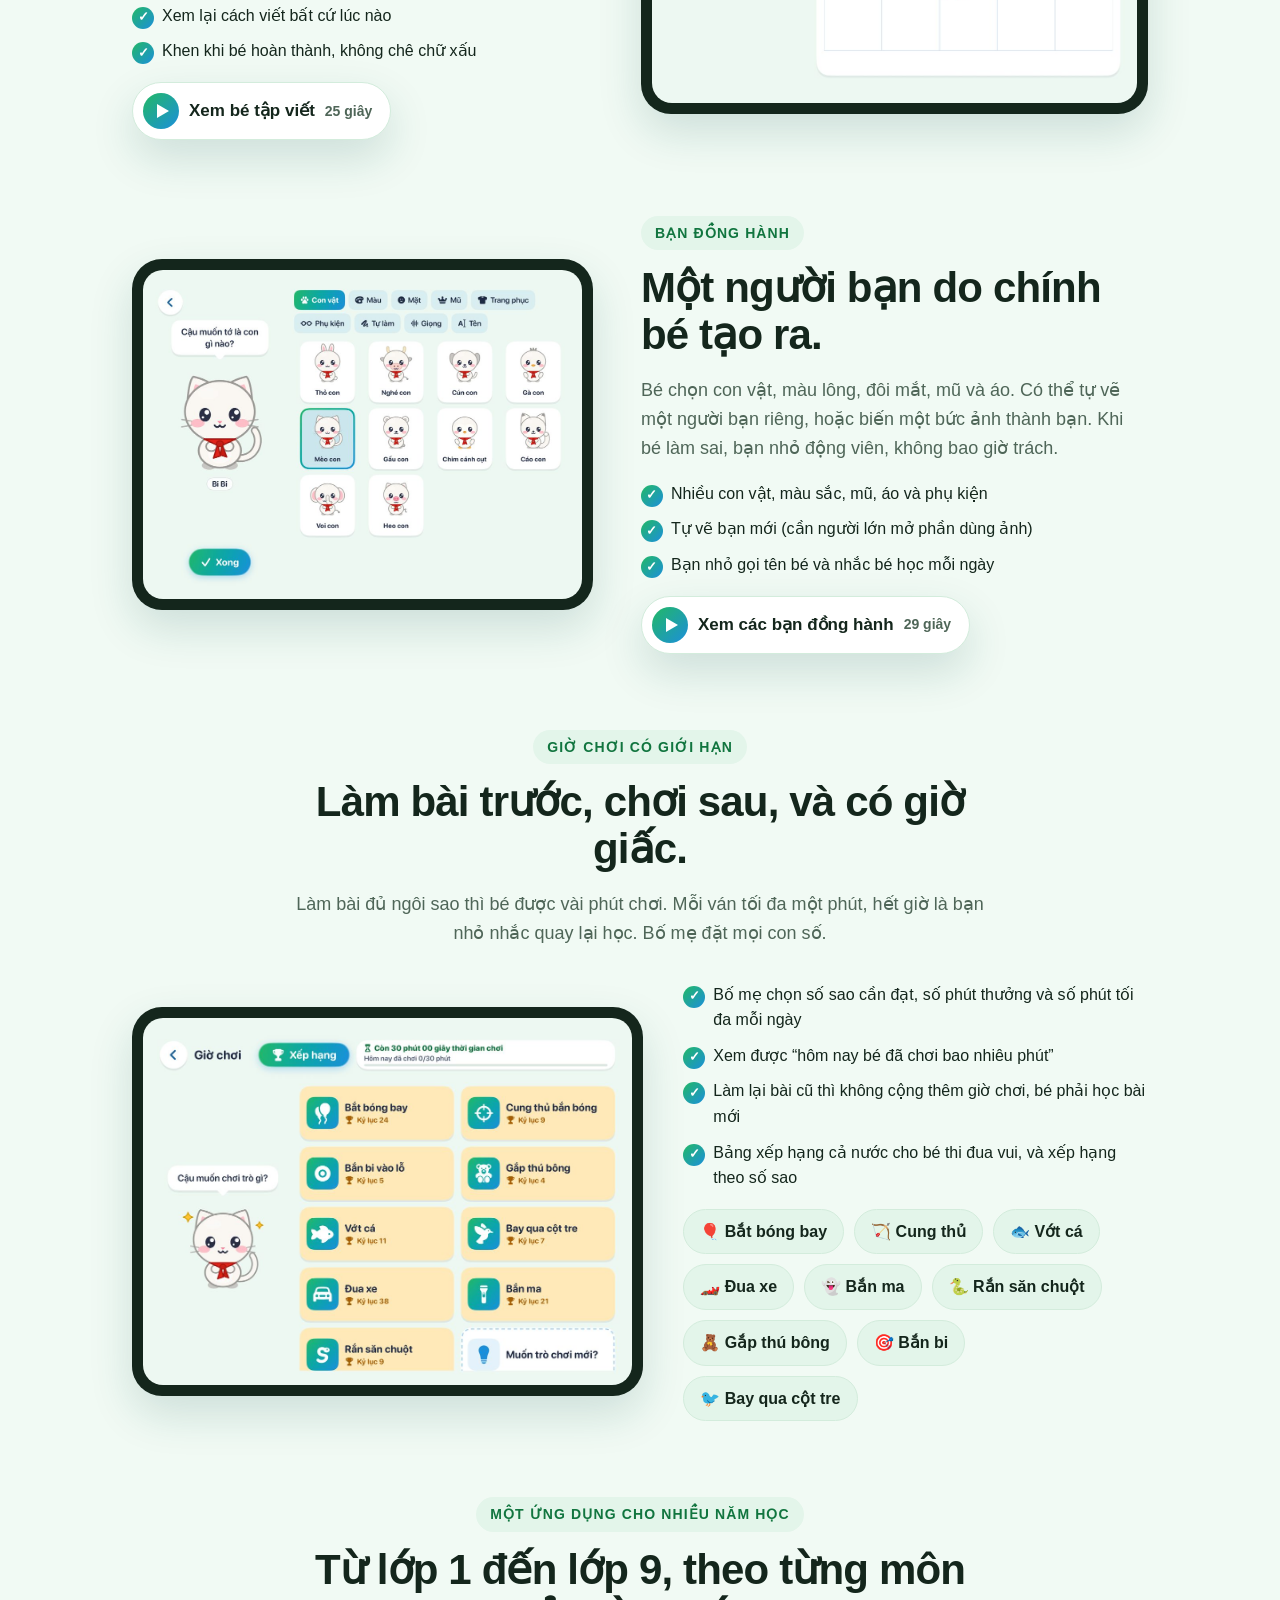
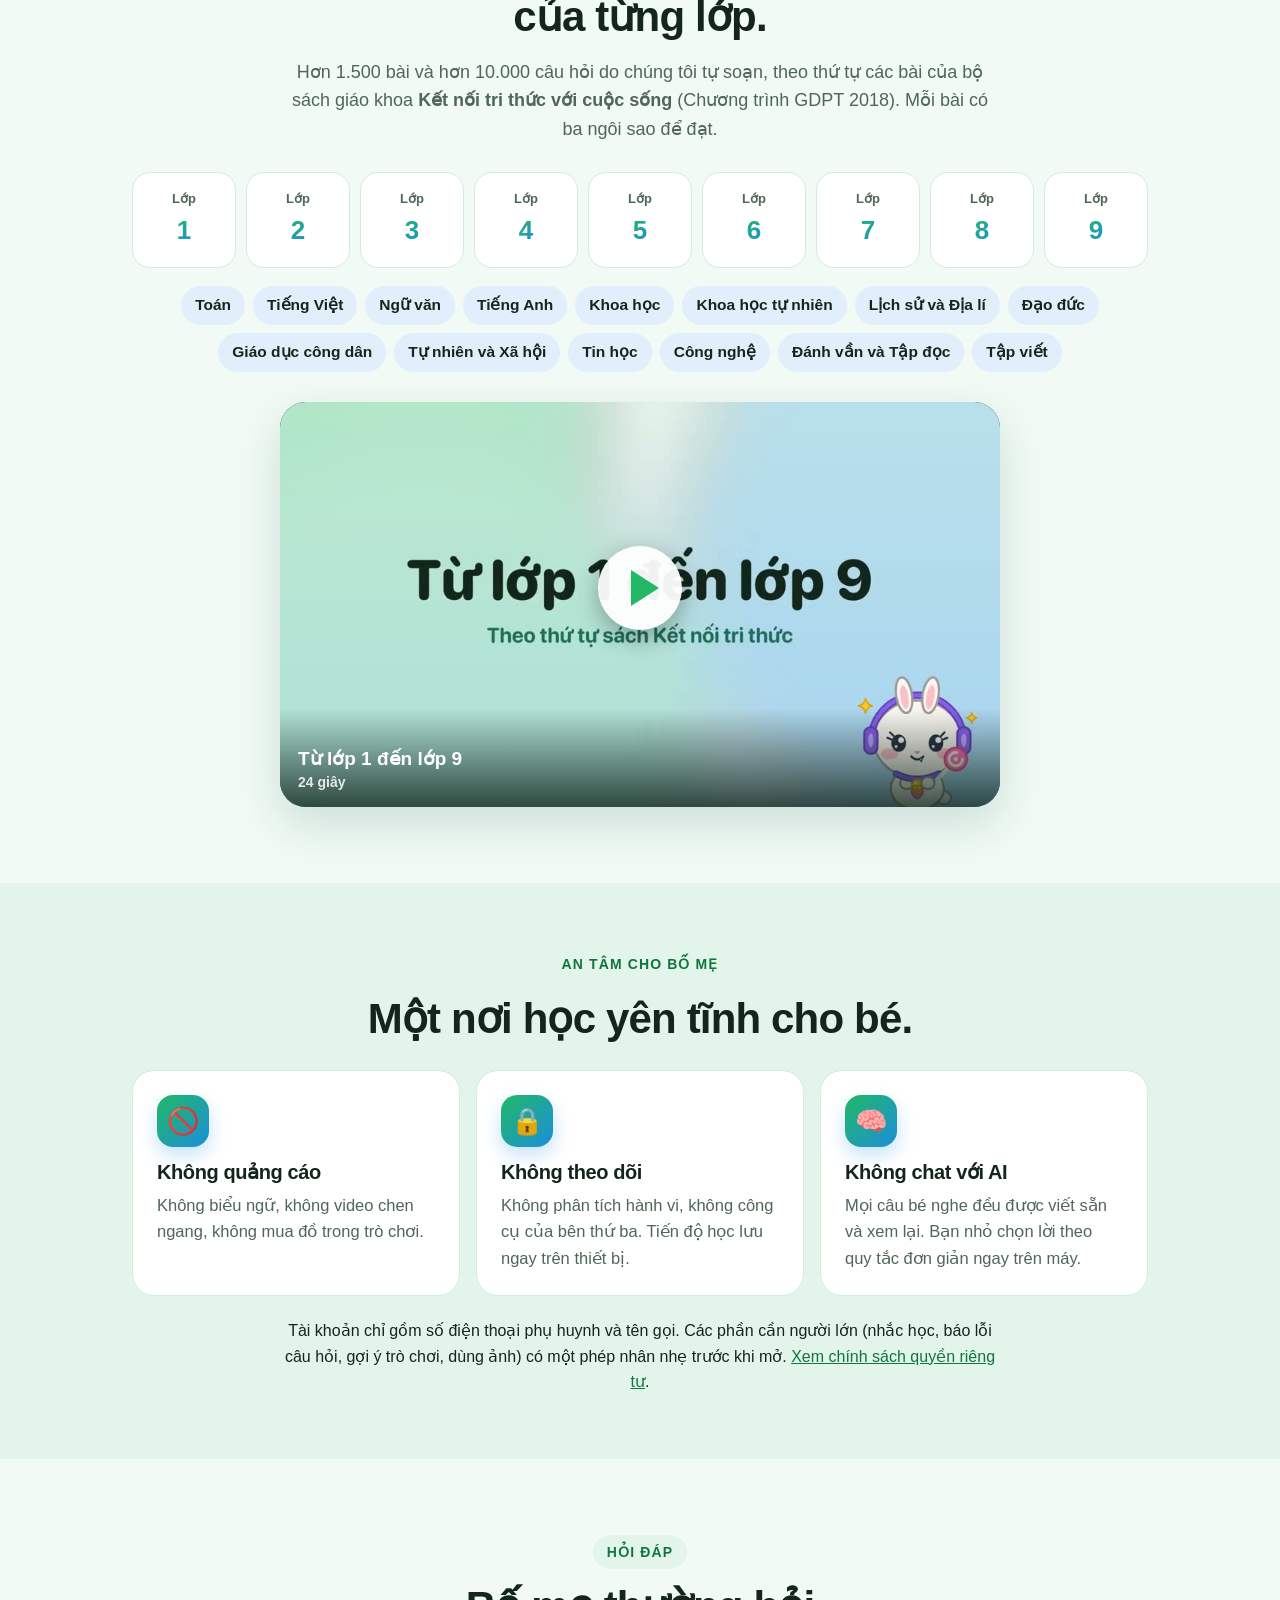
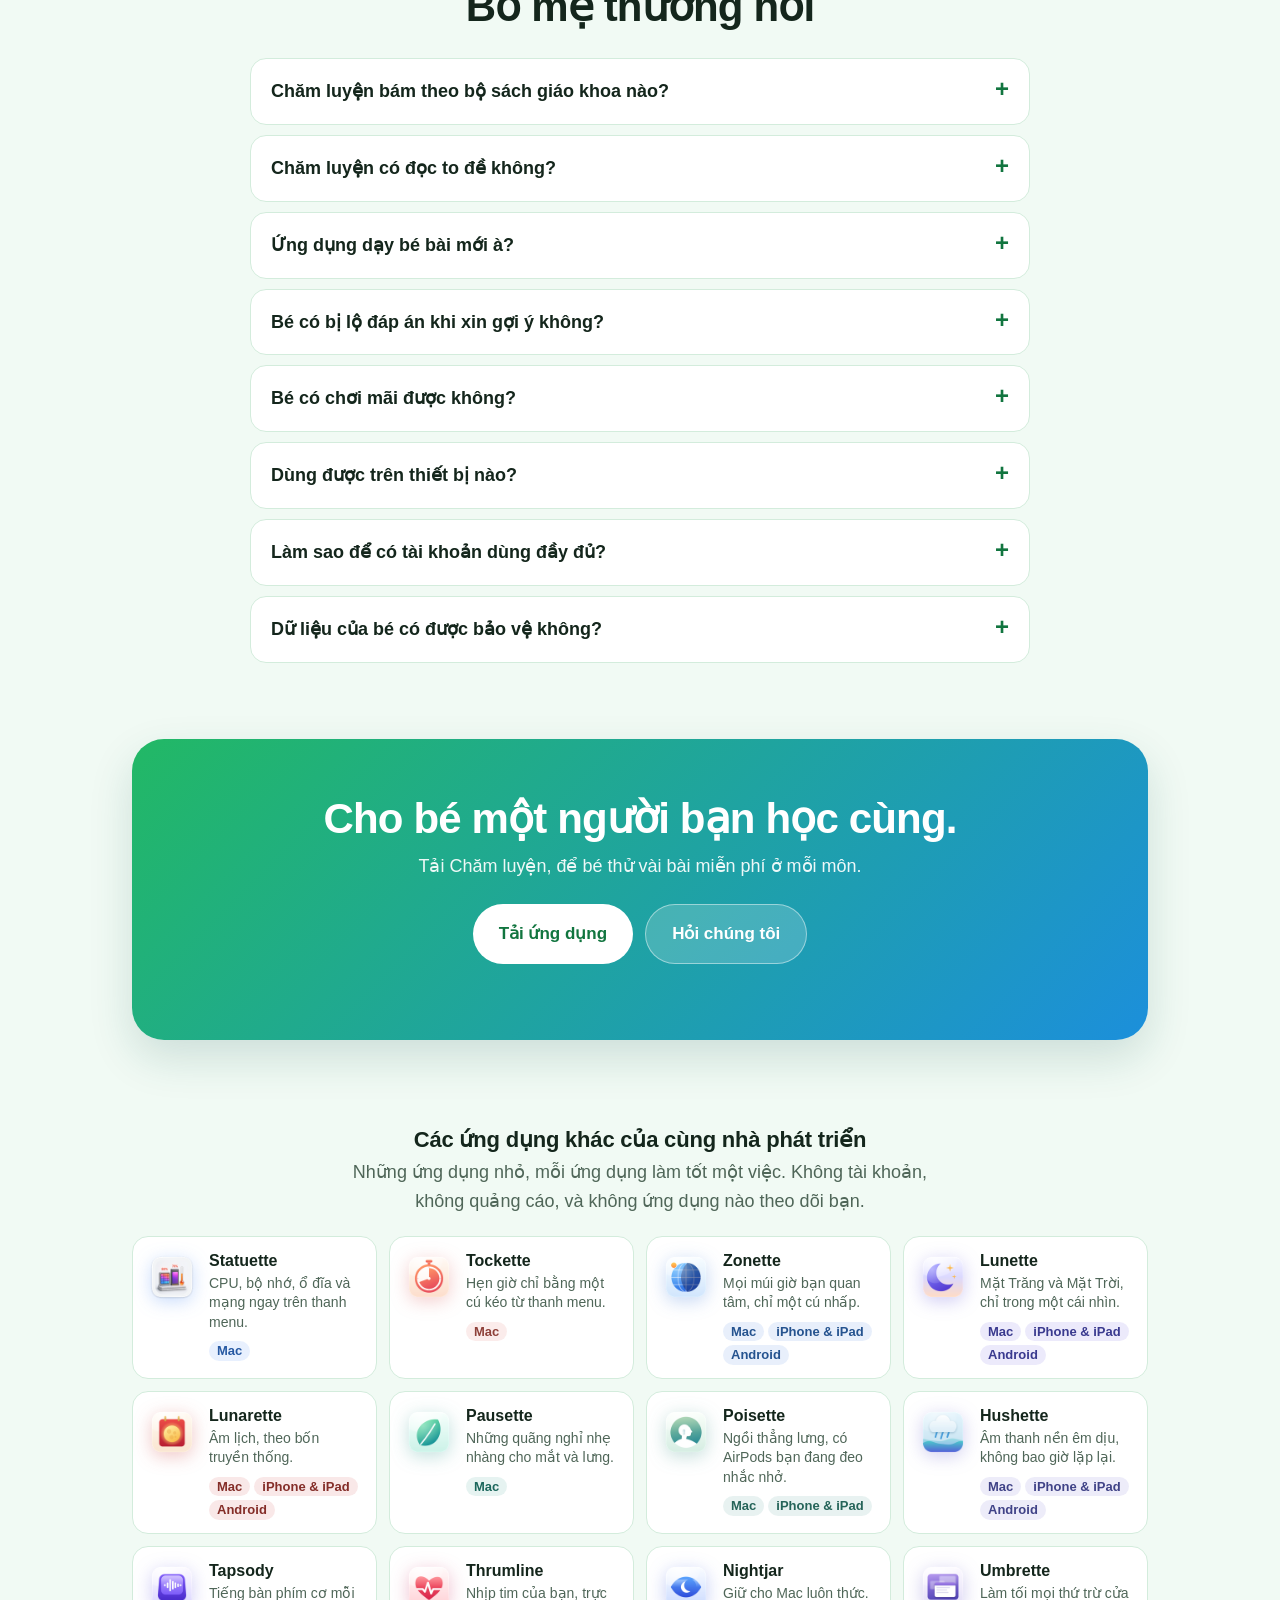
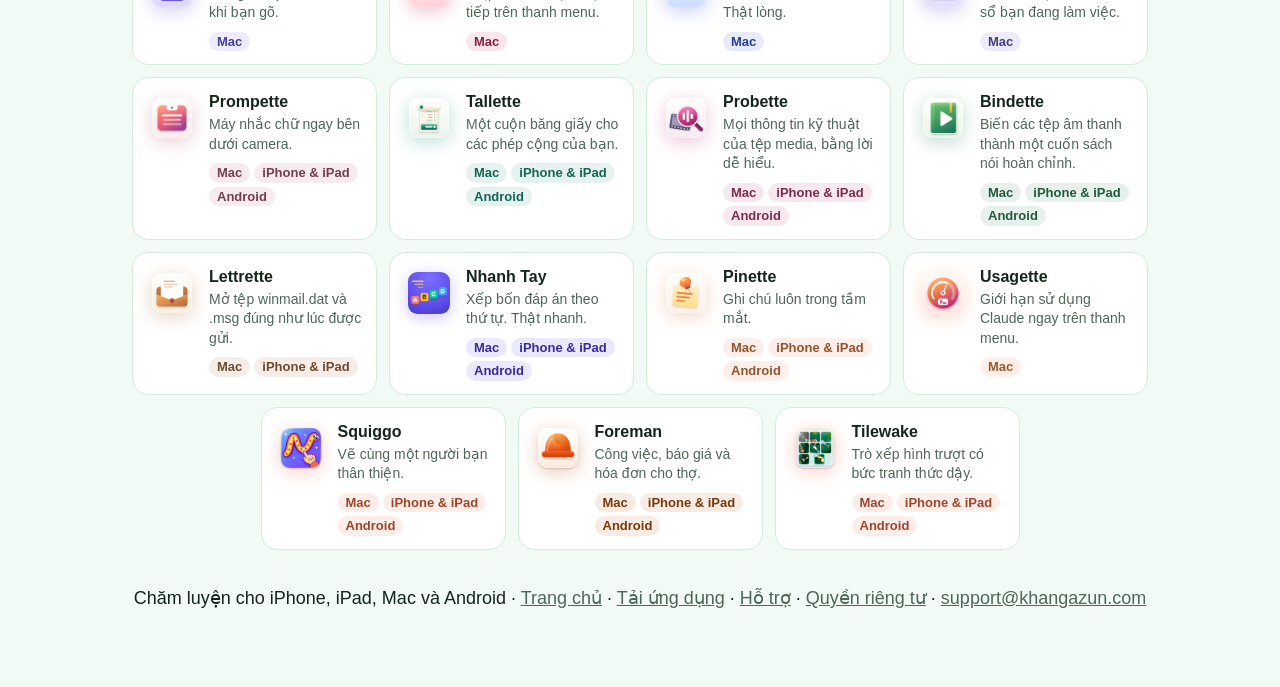
==== commit be08f70a: "Home: five more videos in context (hero teaser 4:5, read-aloud, handwriting, buddies, lớp 1-9); dial" ====
--- a/index.html
+++ b/index.html
@@ -55,7 +55,7 @@
       <p class="lead">Chăm luyện sits next to your child while they practise: it reads questions aloud for the younger grades, gives hints in steps without ever giving the answer, and lets them play for a while once the work is done. Time-limited, ad-free.</p>
       <div class="btns">
         <a class="btn primary" href="download.html">Get the app</a>
-        <a class="btn ghost" href="video/ban-nho.mp4" data-video data-title="Meet the buddy" data-poster="video/ban-nho.jpg" data-shape="tall">&#9654; Watch the 30-second video</a>
+        <a class="btn ghost" href="video/hoc-sao-choi.mp4" data-video data-title="Learn, earn stars, then play" data-poster="video/hoc-sao-choi.jpg" data-shape="feed">&#9654; Watch the 17-second video</a>
       </div>
       <ul class="trust">
         <li>No ads</li><li>No tracking</li><li>No AI chat</li><li>Free sample lessons in every subject</li>
@@ -106,6 +106,7 @@
         <li>English questions are read in an American voice</li>
       </ul>
       <p class="note" style="margin-top:14px;font-size:15px">Voices are available from lớp 1; the higher grades are being added.</p>
+      <a class="vlink" href="video/doc-de.mp4" data-video data-title="The buddy reads the question" data-poster="video/doc-de.jpg" data-shape="tall"><span class="vplay" aria-hidden="true"></span>Watch the buddy read aloud<small>29 seconds</small></a>
     </div>
     <div class="device"><img src="img/test.jpg" alt="A lớp 1 maths question: how many carrots? The buddy is on the left and each answer has a listen button" width="1100" height="825"></div>
   </div>
@@ -138,6 +139,7 @@
         <li>Watch how to write it again any time</li>
         <li>Praise for finishing, never a comment on neatness</li>
       </ul>
+      <a class="vlink" href="video/tap-viet.mp4" data-video data-title="Handwriting, stroke by stroke" data-poster="video/tap-viet.jpg" data-shape="tall"><span class="vplay" aria-hidden="true"></span>Watch handwriting practice<small>25 seconds</small></a>
     </div>
     <div class="device"><img src="img/trace.jpg" alt="Tracing a letter on ruled lines with the buddy explaining each stroke" width="1100" height="825"></div>
   </div>
@@ -154,6 +156,7 @@
         <li>Draw a new buddy (the photo option is opened by a grown-up)</li>
         <li>The buddy uses the child's name and reminds them to practise daily</li>
       </ul>
+      <a class="vlink" href="video/ban-dong-hanh.mp4" data-video data-title="The buddies" data-poster="video/ban-dong-hanh.jpg" data-shape="tall"><span class="vplay" aria-hidden="true"></span>Meet the buddies<small>29 seconds</small></a>
     </div>
     <div class="device"><img src="img/buddy.jpg" alt="The buddy maker: choose an animal, colour, eyes and a hat" width="1100" height="825"></div>
   </div>
@@ -200,6 +203,7 @@
     <span>Spelling and reading</span><span>Handwriting</span>
   </div>
   <p class="center" style="margin-top:14px;font-size:15px">Subjects vary by grade. The app is in Vietnamese.</p>
+  <div class="vwide"><a class="vcard wide" href="video/lop-1-9.mp4" data-video data-title="From lớp 1 to lớp 9" data-poster="video/lop-1-9.jpg" data-shape=""><img src="video/lop-1-9.jpg" alt="" width="960" height="540" loading="lazy"><span class="play"></span><span class="cap">From lớp 1 to lớp 9<small>24 seconds</small></span><span class="sr" style="position:absolute;left:-9999px">Watch video</span></a></div>
 </section>
 
 <section class="band" id="safe">
--- a/home.css
+++ b/home.css
@@ -168,7 +168,7 @@
 .vbox { position: fixed; inset: 0; z-index: 50; background: rgba(8, 20, 14, .86); display: grid; place-items: center; padding: 20px; }
 .vbox[hidden] { display: none; }
 .vbox video { max-width: 94vw; max-height: 88vh; border-radius: 18px; background: #000; }
-.vbox video.tall { height: min(88vh, 1280px); width: auto; aspect-ratio: 9 / 16; }
+.vbox video.tall { width: min(94vw, 88vh * 9 / 16, 720px); height: auto; aspect-ratio: 9 / 16; }
 .vclose { position: absolute; top: 14px; right: 14px; width: 52px; height: 52px; border-radius: 50%; border: 0; background: #fff; color: var(--ink, #14261c);
   font-size: 34px; line-height: 1; cursor: pointer; }
 body.vopen { overflow: hidden; }
@@ -177,3 +177,16 @@
   .vcard { flex: none; scroll-snap-align: start; width: 62vw; max-width: 300px; }
   .vcard.wide { width: 86vw; max-width: 520px; }
 }
+
+/* video links inside the feature rows, and the grades video */
+.vlink { display: inline-flex; align-items: center; gap: 10px; margin-top: 18px; padding: 10px 18px 10px 10px; border-radius: 999px;
+  background: var(--card); border: 1px solid var(--line); color: var(--ink); font-weight: 700; font-size: 17px; text-decoration: none; box-shadow: var(--shadow); }
+.vlink small { font-weight: 600; font-size: 14px; color: var(--muted, #5b6b62); }
+.vlink .vplay { flex: none; position: relative; width: 36px; height: 36px; border-radius: 50%; background: var(--grad); }
+.vlink .vplay::after { content: ""; position: absolute; left: 14px; top: 11px; border-left: 12px solid #fff; border-top: 7px solid transparent; border-bottom: 7px solid transparent; }
+.vlink:hover { border-color: var(--g1); }
+.vlink:active { transform: scale(.97); }
+.vlink:focus-visible { outline: 4px solid var(--g2); outline-offset: 3px; }
+.vwide { max-width: 720px; margin: 30px auto 0; }
+.vwide .vcard { width: auto; max-width: none; }
+.vbox video.feed { width: min(94vw, 88vh * 4 / 5, 864px); height: auto; aspect-ratio: 4 / 5; }
